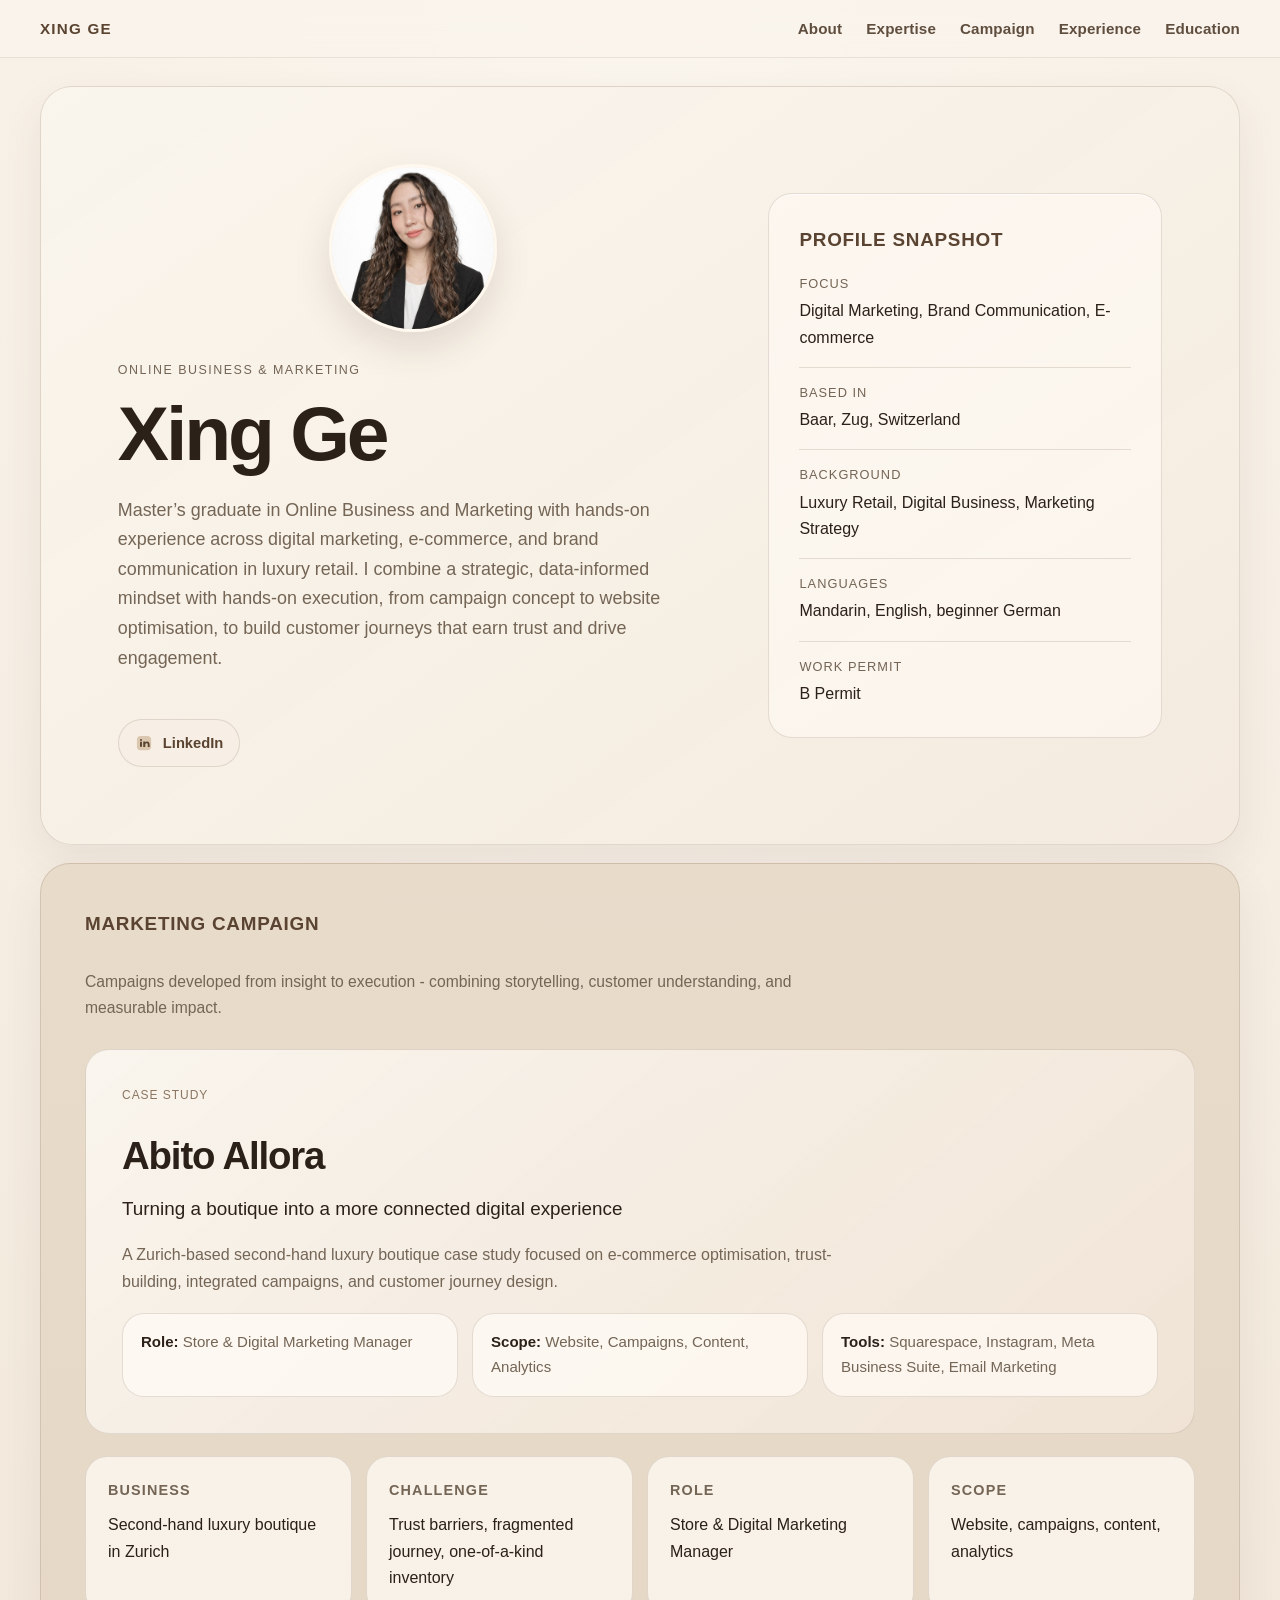
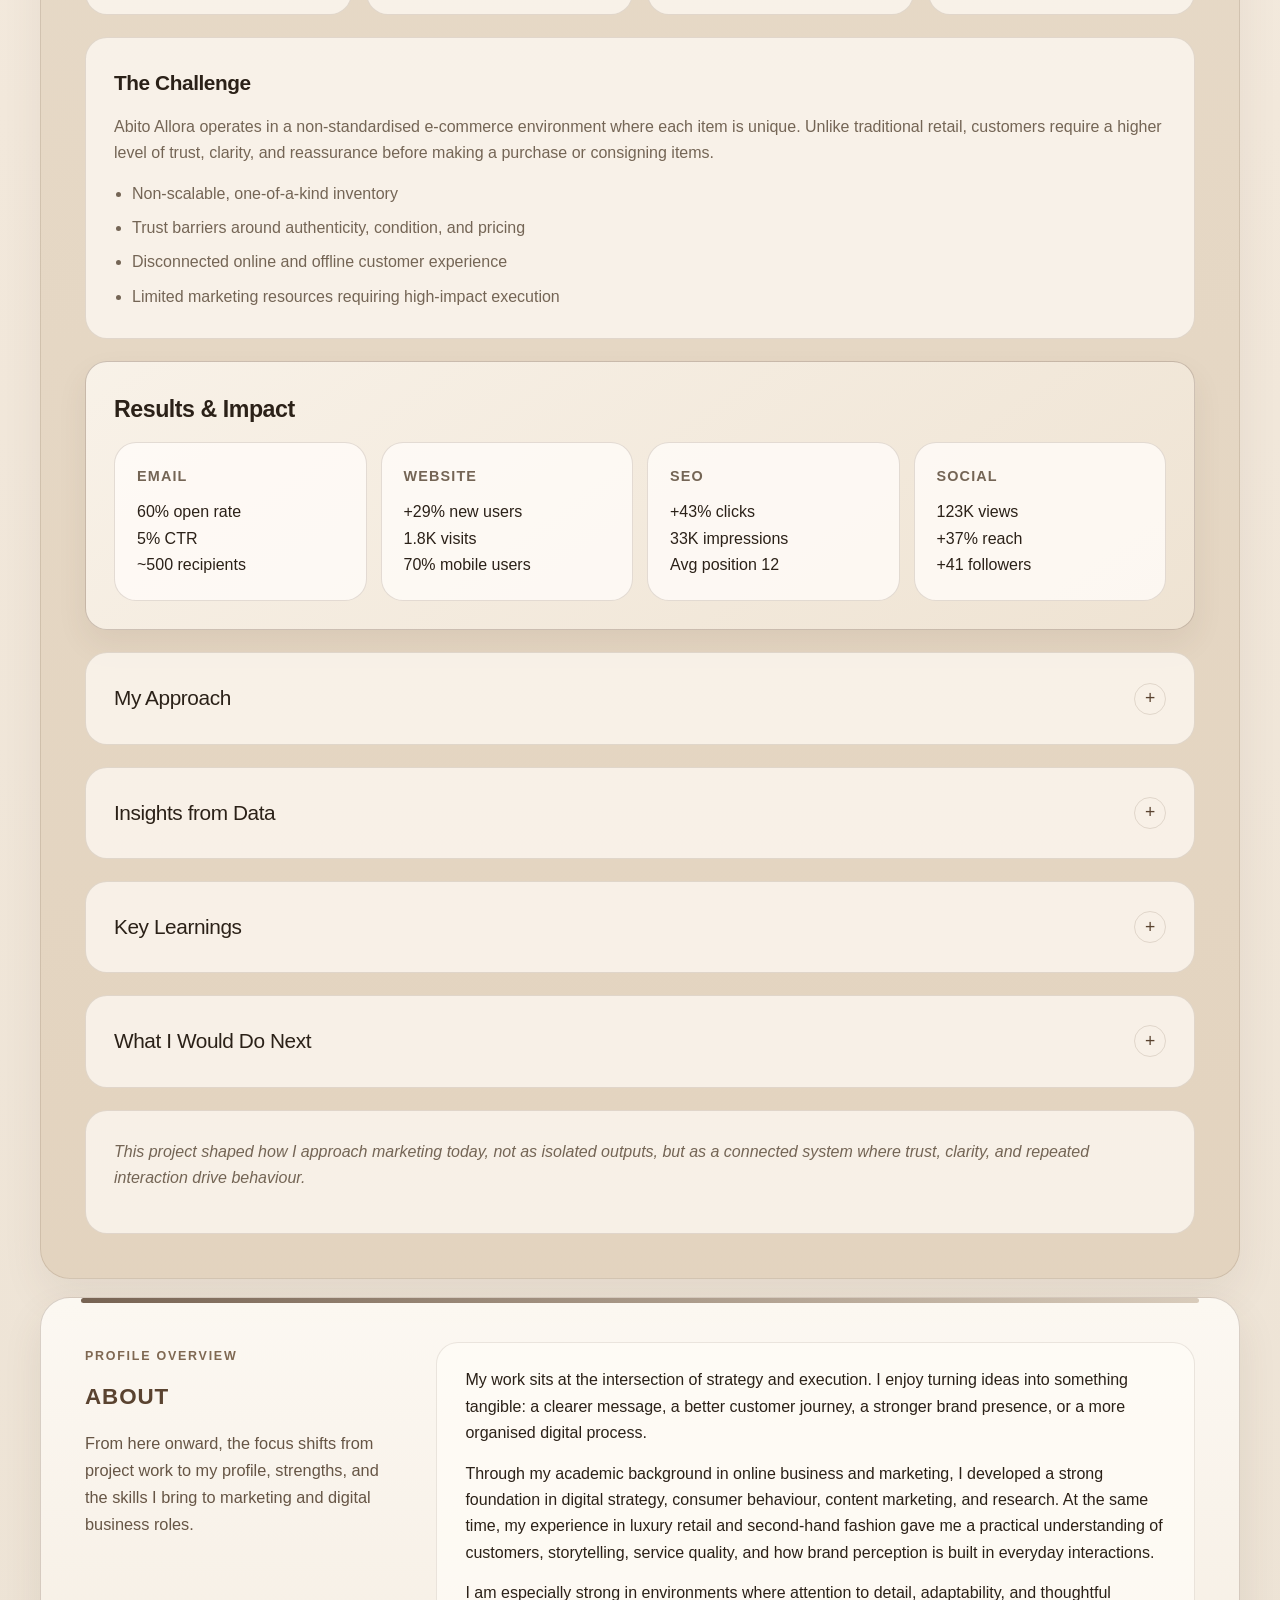
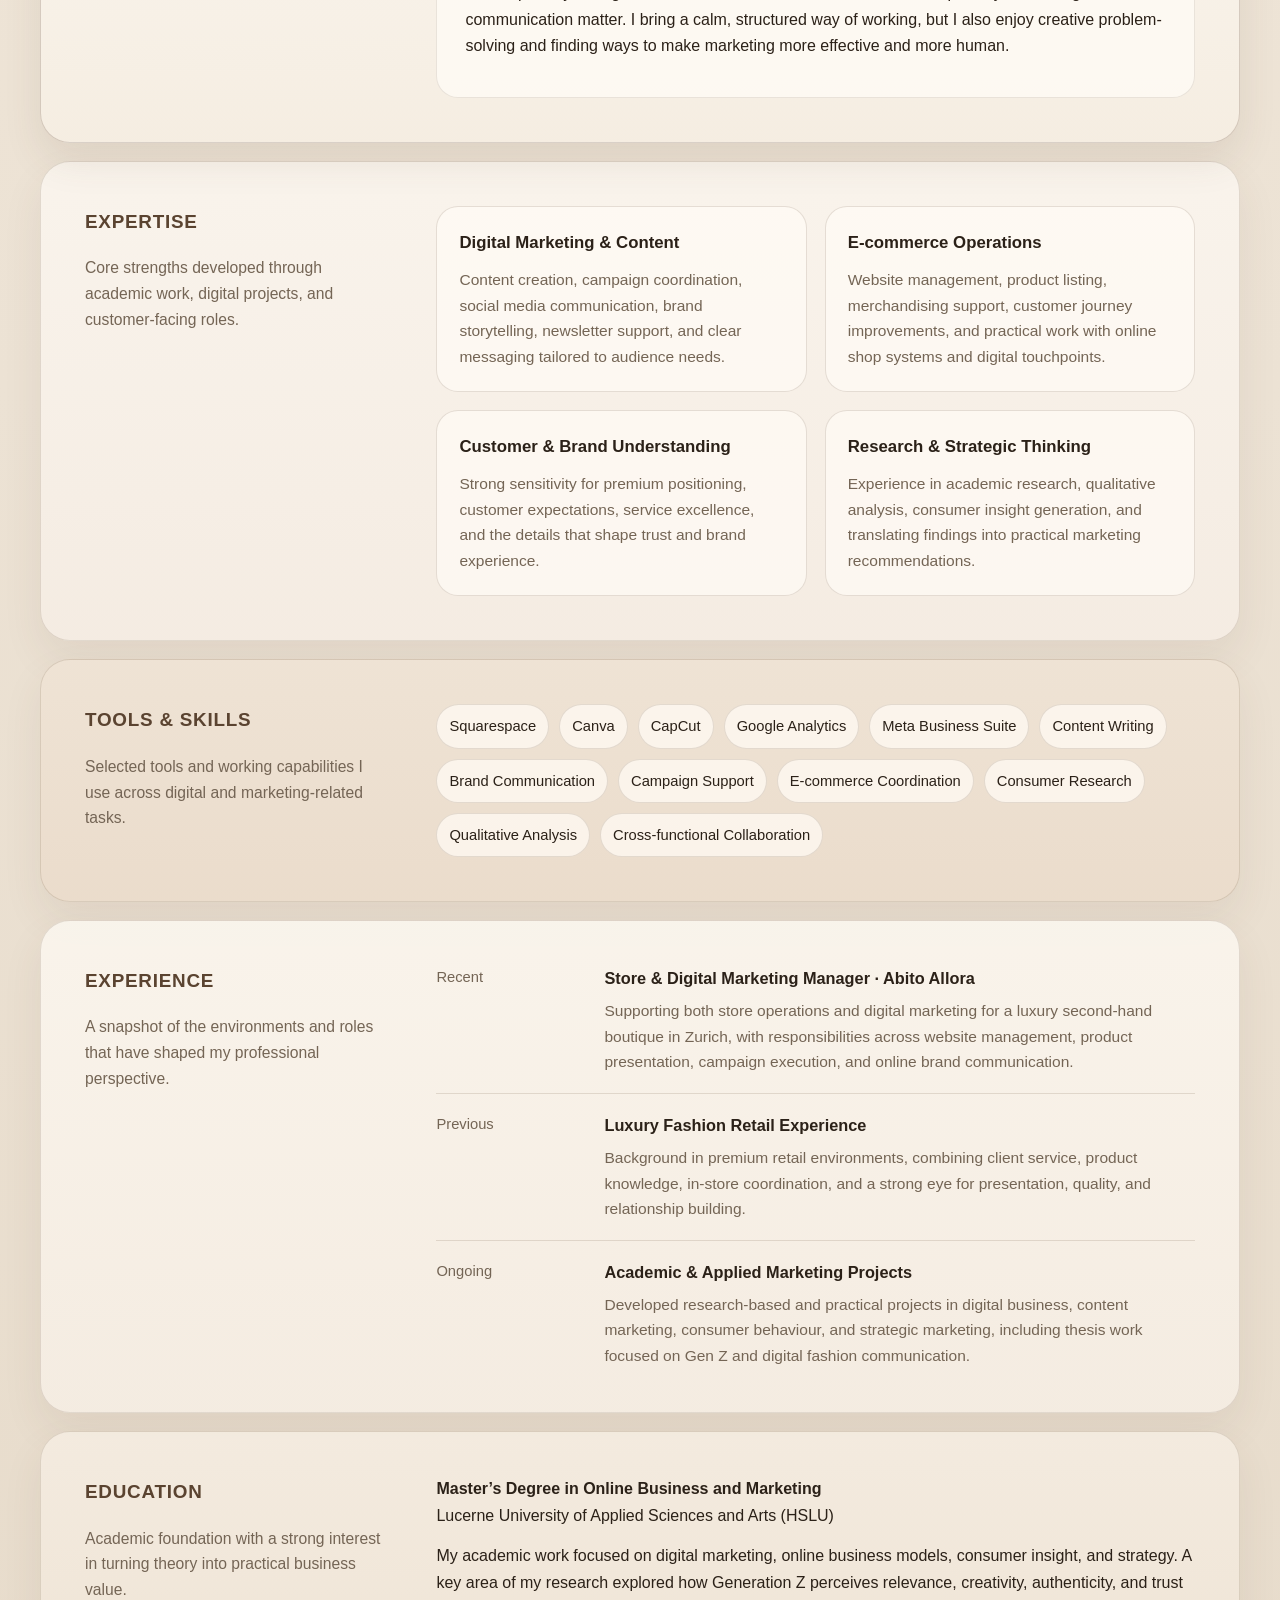
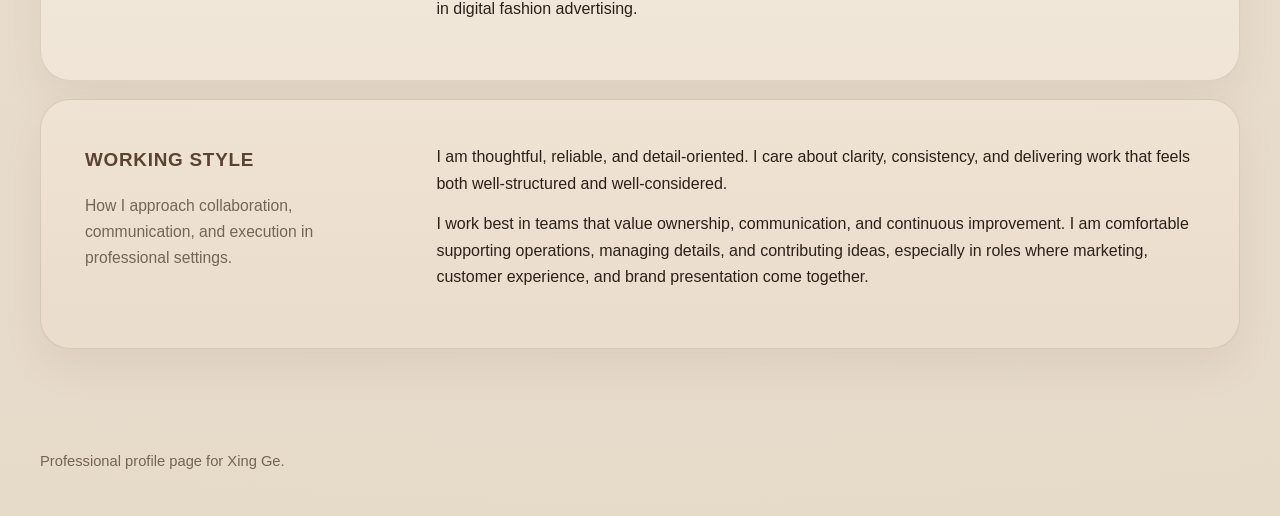
==== index.html @ f8172265 "Make case study sections collapsible Fold My Approach, Insights from Data, Key Learnings, and What I" ====
<!DOCTYPE html>
<html lang="en">
<head>
  <script async src="https://www.googletagmanager.com/gtag/js?id=G-W28Z5XX5FZ"></script>
  <script>
    window.dataLayer = window.dataLayer || [];
    function gtag(){dataLayer.push(arguments);}
    gtag('js', new Date());
    gtag('config', 'G-W28Z5XX5FZ');
  </script>
  <meta charset="UTF-8" />
  <meta name="viewport" content="width=device-width, initial-scale=1.0" />
  <title>Xing Ge | Profile</title>
  <style>
    :root {
      --bg: #ece2d4;
      --surface: #f7f1e8;
      --surface-soft: #f1e8dc;
      --surface-alt: #ede1d2;
      --surface-strong: #e5d7c5;
      --card: rgba(255, 252, 247, 0.72);
      --text: #2b2118;
      --muted: #746555;
      --line: rgba(118, 95, 73, 0.18);
      --accent: #5a4330;
      --shadow: 0 18px 40px rgba(89, 67, 48, 0.08);
      --heading-font: Aptos, "Aptos Display", "Aptos Narrow", "Segoe UI Variable", "Avenir Next", "Helvetica Neue", "Segoe UI", sans-serif;
      --body-font: Aptos, "Aptos Display", "Aptos Narrow", "Segoe UI Variable", "Avenir Next", "Helvetica Neue", "Segoe UI", sans-serif;
      --max: 1200px;
    }

    * {
      box-sizing: border-box;
    }

    html {
      scroll-behavior: smooth;
    }

    body {
      margin: 0;
      font-family: var(--body-font);
      background:
        radial-gradient(circle at top, #faf5ed 0%, #f2e8db 34%, #ece2d4 68%, #e6dac9 100%);
      color: var(--text);
      line-height: 1.65;
      -webkit-font-smoothing: antialiased;
      text-rendering: optimizeLegibility;
    }

    a {
      color: inherit;
      text-decoration: none;
    }

    .container {
      width: min(calc(100% - 40px), var(--max));
      margin: 0 auto;
    }

    .topbar {
      position: sticky;
      top: 0;
      backdrop-filter: blur(12px);
      background: rgba(250, 244, 236, 0.84);
      border-bottom: 1px solid rgba(118, 95, 73, 0.12);
      z-index: 10;
    }

    .topbar-inner {
      display: flex;
      justify-content: space-between;
      align-items: center;
      padding: 16px 0;
    }

    .brand {
      font-size: 0.95rem;
      letter-spacing: 0.08em;
      text-transform: uppercase;
      font-weight: 600;
      color: var(--accent);
    }

    .nav {
      display: flex;
      gap: 24px;
      font-size: 0.95rem;
      color: #5f4e3e;
      font-weight: 700;
      letter-spacing: 0.01em;
    }

    .nav a {
      transition: color 0.18s ease;
    }

    .nav a:hover {
      color: var(--accent);
    }

    .shortcut {
      display: inline-flex;
      align-items: center;
      gap: 10px;
      margin-top: 28px;
      padding: 11px 16px;
      border: 1px solid var(--line);
      border-radius: 999px;
      background: rgba(255, 250, 244, 0.9);
      font-size: 0.92rem;
      font-weight: 600;
      color: var(--accent);
      transition: transform 0.18s ease, border-color 0.18s ease, background 0.18s ease, box-shadow 0.18s ease;
    }

    .shortcut:hover {
      transform: translateY(-1px);
      border-color: rgba(90, 67, 48, 0.24);
      background: #fffaf4;
      box-shadow: 0 10px 24px rgba(89, 67, 48, 0.08);
    }

    .shortcut-icon {
      width: 18px;
      height: 18px;
      flex: 0 0 auto;
      display: block;
    }

    .shortcut-linkedin {
      background: rgba(247, 239, 229, 0.96);
    }

    .shortcut-group {
      display: flex;
      flex-wrap: wrap;
      gap: 12px;
      margin-top: 18px;
    }

    .hero {
      display: grid;
      grid-template-columns: minmax(0, 1.2fr) minmax(280px, 0.8fr);
      gap: clamp(32px, 5vw, 60px);
      align-items: center;
      padding: clamp(44px, 6vw, 80px);
      border: 1px solid var(--line);
      border-radius: 32px;
      box-shadow: var(--shadow);
      background: linear-gradient(145deg, rgba(250, 245, 237, 0.96) 0%, rgba(243, 234, 222, 0.94) 100%);
    }

    .hero-intro {
      display: flex;
      flex-direction: column;
      align-items: flex-start;
      text-align: left;
    }

    .hero-photo {
      width: 168px;
      aspect-ratio: 1;
      border-radius: 50%;
      overflow: hidden;
      border: 3px solid rgba(255, 249, 240, 0.95);
      box-shadow: 0 16px 36px rgba(89, 67, 48, 0.14);
      margin-bottom: 28px;
      background:
        radial-gradient(circle at 30% 25%, rgba(255, 250, 244, 0.96), rgba(226, 209, 191, 0.94));
      position: relative;
      align-self: center;
    }

    .hero-photo img {
      width: 100%;
      height: 100%;
      object-fit: cover;
      display: block;
    }

    .hero-photo.is-fallback::after {
      content: "XG";
      position: absolute;
      inset: 0;
      display: grid;
      place-items: center;
      color: #8c715b;
      font-family: var(--heading-font);
      font-size: 2rem;
      letter-spacing: 0.06em;
    }

    .eyebrow {
      display: inline-block;
      font-size: 0.78rem;
      letter-spacing: 0.12em;
      text-transform: uppercase;
      color: var(--muted);
      margin-bottom: 16px;
    }

    h1 {
      margin: 0;
      font-size: clamp(2.6rem, 6vw, 5rem);
      line-height: 0.98;
      letter-spacing: -0.04em;
      font-weight: 700;
      font-family: var(--heading-font);
    }

    .hero p.lead {
      font-size: 1.12rem;
      color: var(--muted);
      max-width: 700px;
      margin: 24px 0 0;
    }

    .legal-note {
      margin: 14px 0 0;
      max-width: 680px;
      font-size: 0.95rem;
      color: #8a7968;
      font-weight: 500;
    }

    .hero-card {
      background: rgba(255, 251, 246, 0.6);
      border: 1px solid var(--line);
      border-radius: 24px;
      padding: 30px;
      box-shadow: inset 0 1px 0 rgba(255, 255, 255, 0.65);
    }

    .hero-card h2,
    .section h2 {
      margin: 0 0 18px;
      font-size: 1.18rem;
      font-weight: 600;
      letter-spacing: 0.04em;
      text-transform: uppercase;
      color: var(--accent);
    }

    .meta-list {
      display: grid;
      gap: 16px;
    }

    .meta-item {
      padding-top: 14px;
      border-top: 1px solid var(--line);
    }

    .meta-item:first-child {
      border-top: none;
      padding-top: 0;
    }

    .meta-label {
      display: block;
      font-size: 0.8rem;
      color: var(--muted);
      text-transform: uppercase;
      letter-spacing: 0.08em;
      margin-bottom: 4px;
    }

    .meta-value {
      font-size: 1rem;
      font-weight: 500;
    }

    main {
      padding: 28px 0 88px;
      display: grid;
      gap: 18px;
    }

    .section {
      padding: clamp(32px, 4vw, 44px);
      border: 1px solid var(--line);
      border-radius: 30px;
      background: var(--section-bg, var(--surface));
      box-shadow: var(--shadow);
    }

    .section-tone-light {
      --section-bg: linear-gradient(180deg, rgba(249, 244, 236, 0.96) 0%, rgba(244, 236, 226, 0.96) 100%);
    }

    .section-tone-soft {
      --section-bg: linear-gradient(180deg, rgba(243, 235, 223, 0.97) 0%, rgba(239, 229, 214, 0.97) 100%);
    }

    .section-tone-sand {
      --section-bg: linear-gradient(180deg, rgba(238, 227, 212, 0.97) 0%, rgba(234, 220, 203, 0.97) 100%);
    }

    .section-tone-strong {
      --section-bg: linear-gradient(180deg, rgba(231, 218, 201, 0.97) 0%, rgba(226, 210, 190, 0.97) 100%);
    }

    .two-col {
      display: grid;
      grid-template-columns: minmax(190px, 0.4fr) minmax(0, 1fr);
      gap: clamp(28px, 4vw, 48px);
      align-items: start;
    }

    .section-intro {
      color: var(--muted);
      font-size: 0.98rem;
      max-width: 320px;
      margin: 0;
    }

    .section-header {
      display: grid;
      gap: 12px;
      margin-bottom: 28px;
    }

    .section-header-wide .section-intro {
      max-width: 720px;
    }

    .section-personal {
      --section-bg: linear-gradient(180deg, rgba(252, 248, 242, 0.98) 0%, rgba(245, 237, 226, 0.98) 100%);
      border-color: rgba(90, 67, 48, 0.22);
      box-shadow: 0 18px 38px rgba(89, 67, 48, 0.1);
      position: relative;
    }

    .section-personal::before {
      content: "";
      position: absolute;
      top: 0;
      left: clamp(24px, 4vw, 40px);
      right: clamp(24px, 4vw, 40px);
      height: 5px;
      border-radius: 999px;
      background: linear-gradient(90deg, rgba(90, 67, 48, 0.82), rgba(175, 151, 123, 0.46));
    }

    .section-kicker {
      display: inline-block;
      margin-bottom: 12px;
      font-size: 0.78rem;
      letter-spacing: 0.14em;
      text-transform: uppercase;
      color: #7f6852;
      font-weight: 700;
    }

    .section-personal h2 {
      font-size: 1.4rem;
      margin-bottom: 14px;
    }

    .section-personal .section-intro {
      color: #665545;
      font-size: 1.02rem;
      max-width: 360px;
    }

    .section-personal .content {
      padding: 24px 28px;
      border: 1px solid rgba(90, 67, 48, 0.12);
      border-radius: 22px;
      background: rgba(255, 252, 247, 0.72);
    }

    .content p {
      margin: 0 0 14px;
      font-size: 1rem;
    }

    .grid {
      display: grid;
      grid-template-columns: repeat(2, minmax(0, 1fr));
      gap: 18px;
    }

    .case-study {
      display: grid;
      gap: 22px;
    }

    .case-study-header {
      display: grid;
      gap: 18px;
      padding: clamp(28px, 4vw, 36px);
      border: 1px solid var(--line);
      border-radius: 24px;
      background: linear-gradient(140deg, rgba(251, 247, 241, 0.9) 0%, rgba(240, 228, 214, 0.95) 100%);
    }

    .case-study-header h3 {
      margin: 0;
      font-size: clamp(1.65rem, 3vw, 2.5rem);
      line-height: 1.02;
      letter-spacing: -0.03em;
      font-family: var(--heading-font);
    }

    .case-subtitle {
      margin: 0;
      font-size: 1.18rem;
      color: var(--text);
      max-width: 760px;
    }

    .case-intro {
      margin: 0;
      color: var(--muted);
      max-width: 760px;
    }

    .case-meta {
      display: grid;
      grid-template-columns: repeat(3, minmax(0, 1fr));
      gap: 14px;
    }

    .case-meta span,
    .snapshot .card,
    .case-panel,
    .subsection,
    .results-cards .card,
    .case-final {
      background: rgba(255, 251, 246, 0.72);
      border: 1px solid var(--line);
      border-radius: 22px;
    }

    .case-meta span {
      padding: 16px 18px;
      color: var(--muted);
      font-size: 0.94rem;
    }

    .case-meta strong {
      color: var(--text);
    }

    .snapshot,
    .results-cards {
      display: grid;
      grid-template-columns: repeat(4, minmax(0, 1fr));
      gap: 14px;
    }

    .snapshot .card,
    .results-cards .card {
      min-height: auto;
    }

    .snapshot .card h3,
    .results-cards .card h3 {
      font-size: 0.9rem;
      letter-spacing: 0.08em;
      text-transform: uppercase;
      color: var(--muted);
      margin-bottom: 10px;
    }

    .snapshot .card p,
    .results-cards .card p {
      color: var(--text);
      font-size: 1rem;
    }

    .case-panel,
    .subsection,
    .case-final {
      padding: 28px;
    }

    .case-panel.results {
      background: linear-gradient(145deg, rgba(249, 242, 233, 0.96) 0%, rgba(239, 227, 211, 0.96) 100%);
      border-color: rgba(90, 67, 48, 0.28);
      box-shadow: 0 14px 30px rgba(89, 67, 48, 0.08);
    }

    .case-panel.results .section-title {
      font-size: 1.45rem;
    }

    .case-panel.results .card {
      background: rgba(255, 252, 248, 0.82);
      border-color: rgba(90, 67, 48, 0.16);
    }

    .case-panel h3,
    .subsection h3,
    .section-title {
      margin: 0 0 14px;
      font-size: 1.3rem;
      letter-spacing: -0.02em;
      font-family: var(--heading-font);
    }

    summary.section-title {
      cursor: pointer;
      list-style: none;
      display: flex;
      align-items: center;
      justify-content: space-between;
      gap: 12px;
      margin-bottom: 0;
      user-select: none;
    }

    summary.section-title::-webkit-details-marker {
      display: none;
    }

    summary.section-title::after {
      content: "+";
      flex: 0 0 auto;
      width: 30px;
      height: 30px;
      display: grid;
      place-items: center;
      border: 1px solid var(--line);
      border-radius: 50%;
      font-size: 1.1rem;
      color: var(--accent);
      transition: transform 0.18s ease;
    }

    details.case-panel[open] summary.section-title::after {
      content: "−";
    }

    details.case-panel .details-body {
      margin-top: 18px;
    }

    details.case-panel:not([open]) summary.section-title {
      margin-bottom: 0;
    }

    .case-panel p,
    .subsection p,
    .case-final p {
      margin: 0 0 14px;
      color: var(--muted);
    }

    .case-panel ul,
    .subsection ul,
    .case-next ul,
    .case-learnings ul {
      margin: 0;
      padding-left: 18px;
      color: var(--muted);
      display: grid;
      gap: 8px;
    }

    .subsection + .subsection {
      margin-top: 18px;
    }

    .focus-note {
      margin: 18px 0 0;
      padding-top: 16px;
      border-top: 1px solid var(--line);
      font-size: 0.95rem;
      color: var(--text);
    }

    .footer-note {
      margin: 0;
      font-style: italic;
      color: #555;
    }

    .case-image-block {
      margin-top: 24px;
    }

    .case-image-card {
      background: rgba(255, 251, 246, 0.86);
      border: 1px solid var(--line);
      border-radius: 18px;
      overflow: hidden;
      margin-top: 20px;
    }

    .case-image-card img {
      width: 100%;
      height: 100%;
      display: block;
      object-fit: contain;
      background: #efe7dc;
    }

    .case-image-caption {
      padding: 16px 18px;
    }

    .case-image-caption h4 {
      margin: 0 0 8px 0;
      font-size: 16px;
      font-weight: 600;
      color: var(--text);
      font-family: var(--heading-font);
    }

    .case-image-caption p {
      margin: 0;
      font-size: 14px;
      color: var(--muted);
    }

    .case-two-column {
      display: grid;
      grid-template-columns: 1fr 1fr;
      gap: 20px;
      margin-top: 20px;
    }

    .case-image-frame-landscape {
      aspect-ratio: 16 / 10;
      overflow: hidden;
      background: #efe7dc;
    }

    .case-image-frame-portrait {
      aspect-ratio: 4 / 5;
      overflow: hidden;
      background: #efe7dc;
    }

    .case-image-frame-wide {
      aspect-ratio: 16 / 9;
      overflow: hidden;
      background: #efe7dc;
    }

    .visual-block {
      margin-top: 28px;
    }

    .visual-grid {
      display: grid;
      grid-template-columns: repeat(12, 1fr);
      gap: 20px;
      margin-top: 20px;
    }

    .visual-card {
      background: rgba(255, 251, 246, 0.86);
      border: 1px solid var(--line);
      border-radius: 18px;
      overflow: hidden;
    }

    .visual-card img {
      width: 100%;
      display: block;
      object-fit: cover;
      background: #efe7dc;
    }

    .visual-card-content {
      padding: 16px;
    }

    .visual-card h4 {
      margin: 0 0 8px 0;
      font-size: 16px;
      font-weight: 600;
      font-family: var(--heading-font);
    }

    .visual-card p {
      margin: 0;
      font-size: 14px;
      color: var(--muted);
    }

    .span-6 {
      grid-column: span 6;
    }

    .span-4 {
      grid-column: span 4;
    }

    .span-8 {
      grid-column: span 8;
    }

    .span-12 {
      grid-column: span 12;
    }

    .image-frame {
      aspect-ratio: 16 / 10;
      overflow: hidden;
    }

    .image-frame.tall {
      aspect-ratio: 4 / 5;
    }

    .image-frame.mobile {
      aspect-ratio: 9 / 16;
    }

    .placeholder {
      width: 100%;
      height: 100%;
      display: flex;
      align-items: center;
      justify-content: center;
      color: #8c7a67;
      font-size: 14px;
      background: linear-gradient(135deg, #f5ecdf, #eadcc9);
    }

    .journey-wrapper {
      margin-top: 24px;
      padding: 28px;
      background: rgba(255, 251, 246, 0.86);
      border: 1px solid var(--line);
      border-radius: 16px;
    }

    .journey-title {
      margin-bottom: 20px;
      font-size: 15px;
      color: var(--muted);
    }

    .journey-flow {
      display: flex;
      flex-wrap: wrap;
      align-items: center;
      gap: 12px;
    }

    .journey-step {
      padding: 14px 18px;
      background: rgba(249, 243, 235, 0.9);
      border: 1px solid var(--line);
      border-radius: 999px;
      font-size: 14px;
      color: var(--text);
      white-space: nowrap;
    }

    .journey-arrow {
      font-size: 18px;
      color: #9a866f;
    }

    .journey-note {
      margin-top: 16px;
      font-size: 14px;
      color: var(--muted);
    }

    .section-label {
      display: inline-block;
      margin-bottom: 12px;
      font-size: 12px;
      letter-spacing: 0.08em;
      text-transform: uppercase;
      color: #8b7661;
    }

    .card {
      background: rgba(255, 251, 246, 0.72);
      border: 1px solid var(--line);
      border-radius: 22px;
      padding: 22px;
      min-height: 180px;
    }

    .card h3 {
      margin: 0 0 10px;
      font-size: 1.05rem;
      font-weight: 600;
      font-family: var(--heading-font);
    }

    .card p {
      margin: 0;
      color: var(--muted);
      font-size: 0.97rem;
    }

    .tags {
      display: flex;
      flex-wrap: wrap;
      gap: 10px;
    }

    .tag {
      padding: 9px 12px;
      border: 1px solid var(--line);
      border-radius: 999px;
      background: rgba(255, 250, 244, 0.76);
      font-size: 0.92rem;
      color: var(--text);
    }

    .timeline {
      display: grid;
      gap: 18px;
    }

    .timeline-item {
      display: grid;
      grid-template-columns: 150px 1fr;
      gap: 18px;
      padding-bottom: 18px;
      border-bottom: 1px solid var(--line);
    }

    .timeline-item:last-child {
      border-bottom: none;
      padding-bottom: 0;
    }

    .timeline-period {
      font-size: 0.92rem;
      color: var(--muted);
    }

    .timeline-item h3 {
      margin: 0 0 6px;
      font-size: 1.02rem;
    }

    .timeline-item p {
      margin: 0;
      color: var(--muted);
      font-size: 0.97rem;
    }

    footer {
      padding: 12px 0 42px;
      color: var(--muted);
      font-size: 0.92rem;
    }

    @media (max-width: 1080px) {
      .snapshot,
      .results-cards {
        grid-template-columns: repeat(2, minmax(0, 1fr));
      }
    }

    @media (max-width: 860px) {
      .hero,
      .two-col,
      .timeline-item,
      .grid,
      .case-meta,
      .snapshot,
      .results-cards {
        grid-template-columns: 1fr;
      }

      .span-6,
      .span-4,
      .span-8,
      .span-12 {
        grid-column: span 12;
      }

      .nav {
        display: none;
      }

      .hero {
        padding: 36px 24px;
      }

      .section-intro {
        max-width: none;
      }

      .case-study-header,
      .case-panel,
      .subsection,
      .case-final {
        padding: 22px;
      }

      .case-two-column {
        grid-template-columns: 1fr;
      }

      .journey-flow {
        flex-direction: column;
        align-items: flex-start;
      }

      .journey-arrow {
        transform: rotate(90deg);
        margin-left: 10px;
      }
    }

    @media (max-width: 640px) {
      .container {
        width: min(calc(100% - 24px), var(--max));
      }

      .topbar-inner {
        padding: 14px 0;
      }

      main {
        padding-top: 18px;
      }

      .section {
        padding: 24px 18px;
        border-radius: 24px;
      }

      .hero-photo {
        width: 134px;
        margin-bottom: 22px;
      }

      .shortcut {
        width: 100%;
        justify-content: center;
      }
    }
  </style>
</head>
<body>
  <header class="topbar">
    <div class="container topbar-inner">
      <a href="#top" class="brand">Xing Ge</a>
      <nav class="nav">
        <a href="#about">About</a>
        <a href="#expertise">Expertise</a>
        <a href="#marketing-campaign">Campaign</a>
        <a href="#experience">Experience</a>
        <a href="#education">Education</a>
      </nav>
    </div>
  </header>

  <main id="top" class="container">
    <section class="hero section-tone-light">
      <div class="hero-intro">
        <div class="hero-photo is-fallback" aria-label="Profile photo">
          <img src="images/profile-photo.png" alt="Portrait of Xing Ge" onload="this.parentElement.classList.remove('is-fallback')" onerror="this.remove()" />
        </div>
        <span class="eyebrow">Online Business & Marketing</span>
        <h1>Xing Ge</h1>
        <p class="lead">
          Master’s graduate in Online Business and Marketing with hands-on experience across digital marketing,
          e-commerce, and brand communication in luxury retail. I combine a strategic, data-informed mindset with
          hands-on execution, from campaign concept to website optimisation, to build customer journeys that earn trust and drive engagement.
        </p>
        <div class="shortcut-group">
          <a class="shortcut shortcut-linkedin" href="https://www.linkedin.com/in/xing-ge-494a9a179/" target="_blank" rel="noreferrer">
            <svg class="shortcut-icon" viewBox="0 0 24 24" aria-hidden="true">
              <rect x="2.5" y="2.5" width="19" height="19" rx="5" fill="#dbc7af"></rect>
              <circle cx="8" cy="8" r="1.35" fill="#5a4330"></circle>
              <rect x="6.7" y="10.1" width="2.6" height="7.2" rx="1.2" fill="#5a4330"></rect>
              <path d="M11 10.1h2.5v1c.6-.8 1.5-1.2 2.7-1.2 2 0 3.3 1.3 3.3 4v3.4H17v-3.1c0-1.1-.5-1.8-1.5-1.8-1.1 0-1.8.8-1.8 2v2.9H11z" fill="#5a4330"></path>
            </svg>
            LinkedIn
          </a>
        </div>
      </div>

      <aside class="hero-card">
        <h2>Profile Snapshot</h2>
        <div class="meta-list">
          <div class="meta-item">
            <span class="meta-label">Focus</span>
            <span class="meta-value">Digital Marketing, Brand Communication, E-commerce</span>
          </div>
          <div class="meta-item">
            <span class="meta-label">Based in</span>
            <span class="meta-value">Baar, Zug, Switzerland</span>
          </div>
          <div class="meta-item">
            <span class="meta-label">Background</span>
            <span class="meta-value">Luxury Retail, Digital Business, Marketing Strategy</span>
          </div>
          <div class="meta-item">
            <span class="meta-label">Languages</span>
            <span class="meta-value">Mandarin, English, beginner German</span>
          </div>
          <div class="meta-item">
            <span class="meta-label">Work Permit</span>
            <span class="meta-value">B Permit</span>
          </div>
        </div>
      </aside>
    </section>

    <section id="marketing-campaign" class="section section-campaign section-tone-strong">
      <div class="section-header section-header-wide">
        <h2>Marketing Campaign</h2>
        <p class="section-intro">Campaigns developed from insight to execution - combining storytelling, customer understanding, and measurable impact.</p>
      </div>
      <div class="case-study">
        <div class="case-study-header">
          <span class="section-label">Case Study</span>
          <h3>Abito Allora</h3>
          <p class="case-subtitle">Turning a boutique into a more connected digital experience</p>
          <p class="case-intro">
            A Zurich-based second-hand luxury boutique case study focused on e-commerce optimisation, trust-building,
            integrated campaigns, and customer journey design.
          </p>
          <div class="case-meta">
            <span><strong>Role:</strong> Store & Digital Marketing Manager</span>
            <span><strong>Scope:</strong> Website, Campaigns, Content, Analytics</span>
            <span><strong>Tools:</strong> Squarespace, Instagram, Meta Business Suite, Email Marketing</span>
          </div>
        </div>

        <div class="snapshot">
          <div class="card">
            <h3>Business</h3>
            <p>Second-hand luxury boutique in Zurich</p>
          </div>
          <div class="card">
            <h3>Challenge</h3>
            <p>Trust barriers, fragmented journey, one-of-a-kind inventory</p>
          </div>
          <div class="card">
            <h3>Role</h3>
            <p>Store & Digital Marketing Manager</p>
          </div>
          <div class="card">
            <h3>Scope</h3>
            <p>Website, campaigns, content, analytics</p>
          </div>
        </div>

        <div class="case-panel">
          <h3 class="section-title">The Challenge</h3>
          <p>
            Abito Allora operates in a non-standardised e-commerce environment where each item is unique.
            Unlike traditional retail, customers require a higher level of trust, clarity, and reassurance
            before making a purchase or consigning items.
          </p>
          <ul>
            <li>Non-scalable, one-of-a-kind inventory</li>
            <li>Trust barriers around authenticity, condition, and pricing</li>
            <li>Disconnected online and offline customer experience</li>
            <li>Limited marketing resources requiring high-impact execution</li>
          </ul>
        </div>

        <div class="case-panel results">
          <h3 class="section-title">Results & Impact</h3>
          <div class="results-cards">
            <div class="card">
              <h3>Email</h3>
              <p>60% open rate<br />5% CTR<br />~500 recipients</p>
            </div>
            <div class="card">
              <h3>Website</h3>
              <p>+29% new users<br />1.8K visits<br />70% mobile users</p>
            </div>
            <div class="card">
              <h3>SEO</h3>
              <p>+43% clicks<br />33K impressions<br />Avg position 12</p>
            </div>
            <div class="card">
              <h3>Social</h3>
              <p>123K views<br />+37% reach<br />+41 followers</p>
            </div>
          </div>
        </div>

        <details class="case-panel">
          <summary class="section-title">My Approach</summary>
          <div class="details-body">

          <div class="subsection">
            <h3>1. E-commerce & Website Transformation</h3>
            <p>
              I led a full optimisation of the Squarespace website to improve usability, trust, and accessibility
              across both desktop and mobile experiences.
            </p>
            <ul>
              <li>Redesigned layout for mobile and desktop usability</li>
              <li>Introduced multilingual functionality and user login features</li>
              <li>Optimised landing page navigation and product discoverability</li>
              <li>Developed "Who we are" and brand positioning to build trust</li>
              <li>Created transparent "Sell with us" journey with pricing clarity</li>
              <li>Implemented SEO improvements to enhance discoverability</li>
            </ul>
            <p class="focus-note">
              Focus: reducing uncertainty and building trust through clarity and transparency
            </p>

            <div class="case-image-block">
              <span class="section-label">Website Visuals</span>
              <div class="case-two-column">
                <div class="case-image-card">
                  <div class="case-image-frame-wide">
                    <img src="assets/case-study/abito-homepage.png" alt="Abito Allora homepage redesign screenshot" />
                  </div>
                  <div class="case-image-caption">
                    <h4>Homepage redesign</h4>
                    <p>Updated navigation, cleaner visual hierarchy, and a stronger premium brand presentation on desktop.</p>
                  </div>
                </div>
                <div class="case-image-card">
                  <div class="case-image-frame-wide">
                    <img src="assets/case-study/abito-sell-process.png" alt="Abito Allora sell with us process screenshot" />
                  </div>
                  <div class="case-image-caption">
                    <h4>Sell with us journey</h4>
                    <p>Clear pricing, step-by-step process explanation, and stronger reassurance for consignors.</p>
                  </div>
                </div>
              </div>
            </div>
          </div>

          <div class="subsection">
            <h3>2. Campaign & Content Execution (Christmas Campaign)</h3>
            <p>
              I designed and executed a daily Advent Calendar campaign across Instagram and Facebook,
              aligned with customer behaviour and seasonal engagement patterns.
            </p>
            <ul>
              <li>Created daily interactive Stories, Reels, and campaign content</li>
              <li>Analysed engagement and reach to optimise content performance</li>
              <li>Connected campaign across website, newsletter, social, and in-store</li>
              <li>Ensured consistent messaging across all touchpoints</li>
              <li>Created in-store content to loop engagement back to digital</li>
            </ul>
            <p class="focus-note">
              Focus: building continuous engagement loops rather than one-time campaigns
            </p>

            <div class="case-image-block">
              <span class="section-label">Christmas Campaign</span>
              <div class="case-image-card">
                <div class="case-image-frame-portrait">
                  <img src="images/christmas-campaign-collage.jpg" alt="Christmas campaign collage for Abito Allora" />
                </div>
                <div class="case-image-caption">
                  <h4>Christmas Campaign Execution</h4>
                  <p>
                    I designed and executed a daily Advent Calendar campaign across Instagram and Facebook, supported by in-store communication and digital storytelling to create repeated engagement throughout the festive period.
                  </p>
                </div>
              </div>
            </div>
          </div>

          <div class="subsection">
            <h3>Newsletter as a Supporting Traffic Channel</h3>
            <p>
              The newsletter supported the campaign by driving attention toward social and website touchpoints,
              helping connect channels rather than acting as a standalone destination.
            </p>

            <div class="case-image-block">
              <div class="case-image-card">
                <div class="case-image-frame-portrait">
                  <img src="images/newsletter-screenshot.jpg" alt="Newsletter screenshot from Abito Allora Christmas campaign" />
                </div>
                <div class="case-image-caption">
                  <h4>Newsletter as a Supporting Traffic Channel</h4>
                  <p>
                    The newsletter supported the campaign by driving attention toward social and website touchpoints, helping connect channels rather than acting as a standalone destination.
                  </p>
                </div>
              </div>
            </div>
          </div>

          <div class="subsection">
            <h3>3. Customer Journey Design</h3>
            <p>
              I shifted the marketing approach from isolated actions to a more connected system,
              linking digital and physical touchpoints to reinforce familiarity, trust, and repeated engagement over time.
            </p>
            <ul>
              <li>Linked email, website, Instagram, Facebook, and in-store communication into one connected flow</li>
              <li>Aligned messaging across platforms to create a more consistent customer experience</li>
              <li>Used repeated exposure rather than one-time interaction to support engagement</li>
            </ul>

            <div class="case-image-block">
              <div class="case-image-card">
                <div class="case-image-caption">
                  <h4>Cross-Channel Customer Journey</h4>
                  <p style="margin-bottom: 14px;">
                    Newsletter → Website → Instagram / Facebook → In-Store Experience → Back to Digital Engagement
                  </p>
                  <p>
                    Rather than treating each channel separately, I used them as connected touchpoints: email introduced the campaign, the website supported validation, social drove daily interaction, and in-store activity reinforced the overall experience.
                  </p>
                </div>
              </div>
            </div>
          </div>

          <div class="subsection">
            <h3>4. Analytics & Behavioural Insights</h3>
            <p>
              I used cross-platform data to understand user behaviour and guide optimisation decisions.
            </p>
            <ul>
              <li>Instagram and Meta Business Suite: engagement and reach</li>
              <li>Squarespace analytics: traffic and behaviour</li>
              <li>Newsletter performance: CTR and interaction</li>
              <li>Traffic sources: Direct vs Google</li>
            </ul>
            <p class="focus-note">
              Focus: using behavioural data to inform decisions rather than assumptions
            </p>
          </div>
          </div>
        </details>

        <details class="case-panel">
          <summary class="section-title">Insights from Data</summary>
          <div class="details-body">
          <ul>
            <li>Email acted as a bridge to social platforms rather than a conversion endpoint</li>
            <li>The website functioned as a validation tool rather than a browsing destination</li>
            <li>Mobile-first behaviour dominated user interaction</li>
            <li>Instagram Stories drove the highest engagement at 73.8%</li>
            <li>SEO improved discovery, but CTR optimisation remains an opportunity</li>
          </ul>
          </div>
        </details>

        <details class="case-panel case-learnings">
          <summary class="section-title">Key Learnings</summary>
          <div class="details-body">
          <ul>
            <li>Trust is built through clarity, detail, and transparency</li>
            <li>Consistency across touchpoints strengthens engagement</li>
            <li>Customer journeys are non-linear and require repeated exposure</li>
            <li>Small structural improvements can significantly impact user experience</li>
          </ul>
          </div>
        </details>

        <details class="case-panel case-next">
          <summary class="section-title">What I Would Do Next</summary>
          <div class="details-body">
          <ul>
            <li>Strengthen cross-channel tracking and attribution</li>
            <li>Develop repeatable content frameworks</li>
            <li>Expand SEO strategy for non-brand keywords</li>
            <li>Enhance trust signals with reviews and authentication storytelling</li>
          </ul>
          </div>
        </details>

        <div class="case-final">
          <p class="footer-note">
            This project shaped how I approach marketing today, not as isolated outputs,
            but as a connected system where trust, clarity, and repeated interaction drive behaviour.
          </p>
        </div>
      </div>
    </section>

    <section id="about" class="section two-col section-personal">
      <div>
        <span class="section-kicker">Profile Overview</span>
        <h2>About</h2>
        <p class="section-intro">From here onward, the focus shifts from project work to my profile, strengths, and the skills I bring to marketing and digital business roles.</p>
      </div>
      <div class="content">
        <p>
          My work sits at the intersection of strategy and execution. I enjoy turning ideas into something tangible:
          a clearer message, a better customer journey, a stronger brand presence, or a more organised digital process.
        </p>
        <p>
          Through my academic background in online business and marketing, I developed a strong foundation in digital strategy,
          consumer behaviour, content marketing, and research. At the same time, my experience in luxury retail and second-hand
          fashion gave me a practical understanding of customers, storytelling, service quality, and how brand perception is built in everyday interactions.
        </p>
        <p>
          I am especially strong in environments where attention to detail, adaptability, and thoughtful communication matter.
          I bring a calm, structured way of working, but I also enjoy creative problem-solving and finding ways to make marketing more effective and more human.
        </p>
      </div>
    </section>

    <section id="expertise" class="section two-col section-tone-light">
      <div>
        <h2>Expertise</h2>
        <p class="section-intro">Core strengths developed through academic work, digital projects, and customer-facing roles.</p>
      </div>
      <div class="grid">
        <article class="card">
          <h3>Digital Marketing & Content</h3>
          <p>
            Content creation, campaign coordination, social media communication, brand storytelling, newsletter support,
            and clear messaging tailored to audience needs.
          </p>
        </article>
        <article class="card">
          <h3>E-commerce Operations</h3>
          <p>
            Website management, product listing, merchandising support, customer journey improvements, and practical work with online shop systems and digital touchpoints.
          </p>
        </article>
        <article class="card">
          <h3>Customer & Brand Understanding</h3>
          <p>
            Strong sensitivity for premium positioning, customer expectations, service excellence, and the details that shape trust and brand experience.
          </p>
        </article>
        <article class="card">
          <h3>Research & Strategic Thinking</h3>
          <p>
            Experience in academic research, qualitative analysis, consumer insight generation, and translating findings into practical marketing recommendations.
          </p>
        </article>
      </div>
    </section>

    <section class="section two-col section-tone-sand">
      <div>
        <h2>Tools & Skills</h2>
        <p class="section-intro">Selected tools and working capabilities I use across digital and marketing-related tasks.</p>
      </div>
      <div class="tags">
        <span class="tag">Squarespace</span>
        <span class="tag">Canva</span>
        <span class="tag">CapCut</span>
        <span class="tag">Google Analytics</span>
        <span class="tag">Meta Business Suite</span>
        <span class="tag">Content Writing</span>
        <span class="tag">Brand Communication</span>
        <span class="tag">Campaign Support</span>
        <span class="tag">E-commerce Coordination</span>
        <span class="tag">Consumer Research</span>
        <span class="tag">Qualitative Analysis</span>
        <span class="tag">Cross-functional Collaboration</span>
      </div>
    </section>

    <section id="experience" class="section two-col section-tone-light">
      <div>
        <h2>Experience</h2>
        <p class="section-intro">A snapshot of the environments and roles that have shaped my professional perspective.</p>
      </div>
      <div class="timeline">
        <div class="timeline-item">
          <div class="timeline-period">Recent</div>
          <div>
            <h3>Store & Digital Marketing Manager · Abito Allora</h3>
            <p>
              Supporting both store operations and digital marketing for a luxury second-hand boutique in Zurich, with responsibilities across website management,
              product presentation, campaign execution, and online brand communication.
            </p>
          </div>
        </div>
        <div class="timeline-item">
          <div class="timeline-period">Previous</div>
          <div>
            <h3>Luxury Fashion Retail Experience</h3>
            <p>
              Background in premium retail environments, combining client service, product knowledge, in-store coordination,
              and a strong eye for presentation, quality, and relationship building.
            </p>
          </div>
        </div>
        <div class="timeline-item">
          <div class="timeline-period">Ongoing</div>
          <div>
            <h3>Academic & Applied Marketing Projects</h3>
            <p>
              Developed research-based and practical projects in digital business, content marketing, consumer behaviour,
              and strategic marketing, including thesis work focused on Gen Z and digital fashion communication.
            </p>
          </div>
        </div>
      </div>
    </section>

    <section id="education" class="section two-col section-tone-soft">
      <div>
        <h2>Education</h2>
        <p class="section-intro">Academic foundation with a strong interest in turning theory into practical business value.</p>
      </div>
      <div class="content">
        <p>
          <strong>Master’s Degree in Online Business and Marketing</strong><br />
          Lucerne University of Applied Sciences and Arts (HSLU)
        </p>
        <p>
          My academic work focused on digital marketing, online business models, consumer insight, and strategy.
          A key area of my research explored how Generation Z perceives relevance, creativity, authenticity, and trust in digital fashion advertising.
        </p>
      </div>
    </section>

    <section class="section two-col section-tone-sand">
      <div>
        <h2>Working Style</h2>
        <p class="section-intro">How I approach collaboration, communication, and execution in professional settings.</p>
      </div>
      <div class="content">
        <p>
          I am thoughtful, reliable, and detail-oriented. I care about clarity, consistency, and delivering work that feels both well-structured and well-considered.
        </p>
        <p>
          I work best in teams that value ownership, communication, and continuous improvement. I am comfortable supporting operations, managing details, and contributing ideas,
          especially in roles where marketing, customer experience, and brand presentation come together.
        </p>
      </div>
    </section>
  </main>

  <footer>
    <div class="container">
      Professional profile page for Xing Ge.
    </div>
  </footer>
</body>
</html>
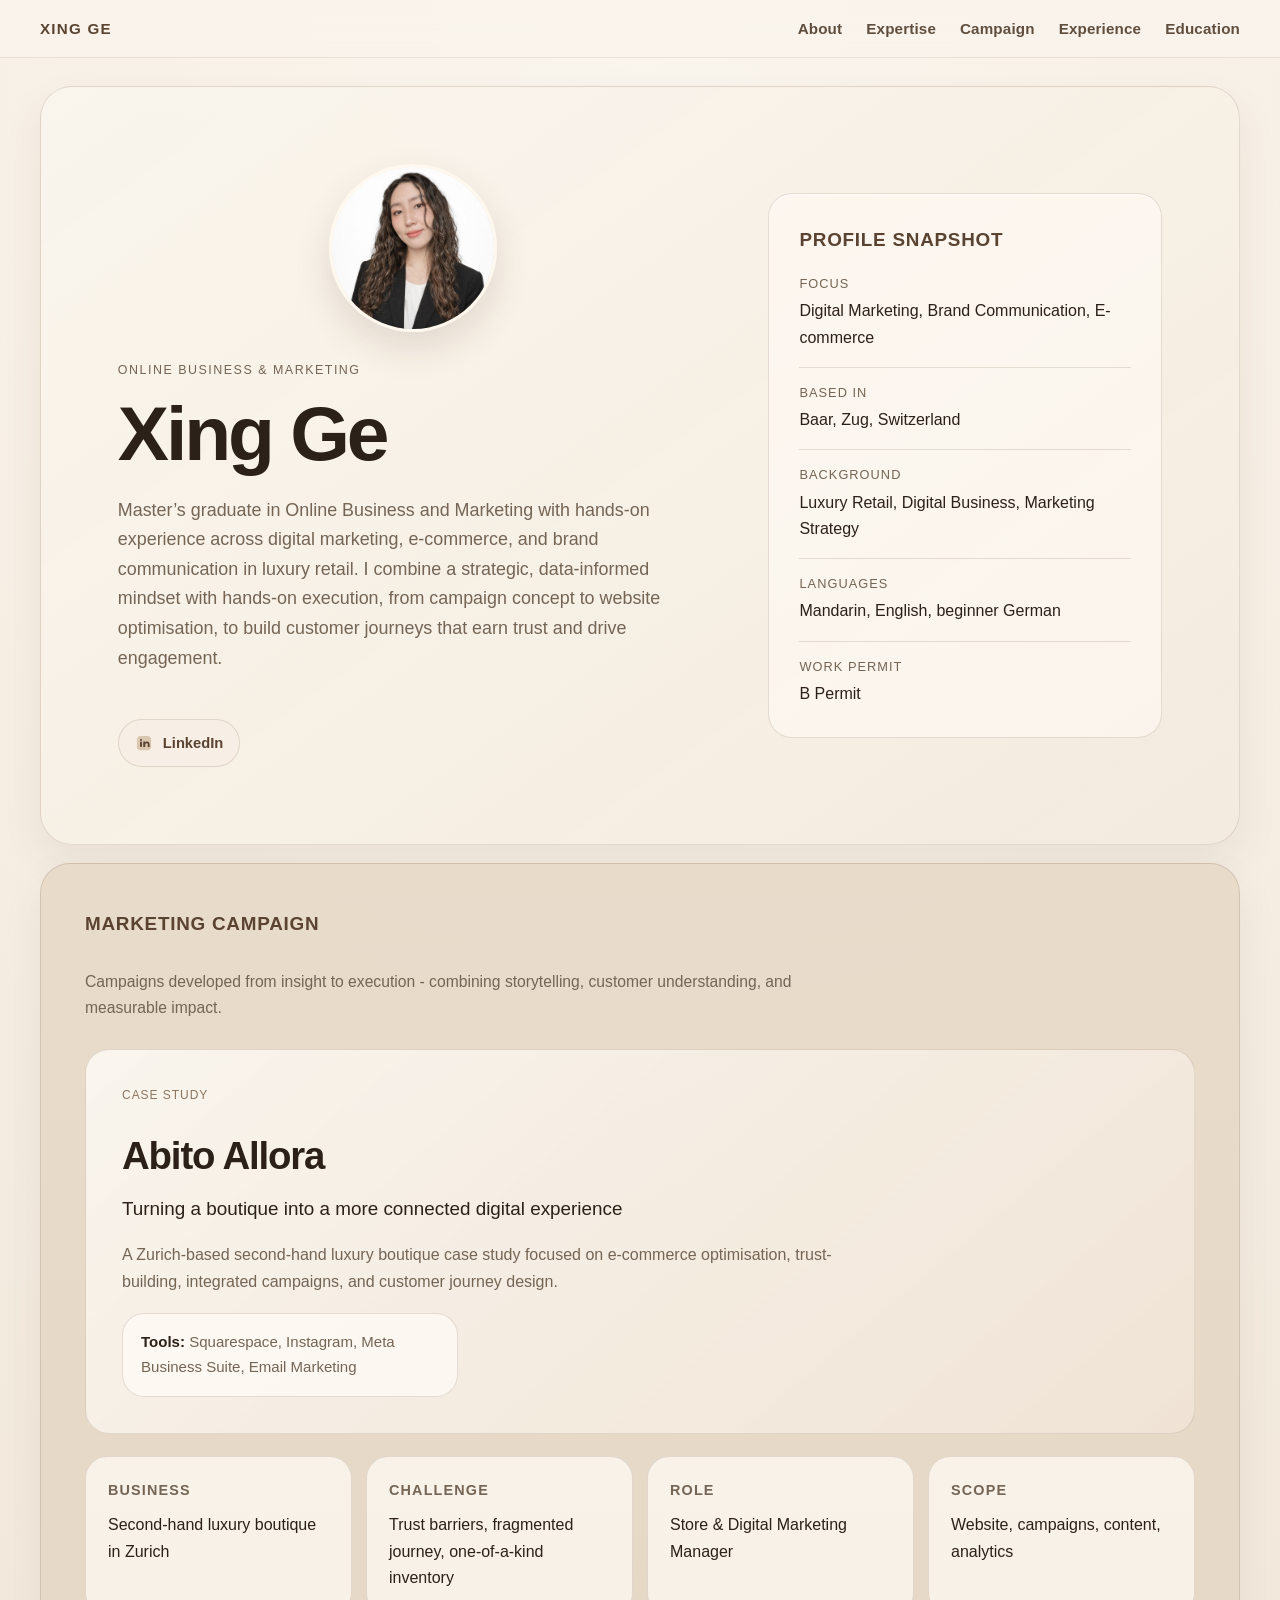
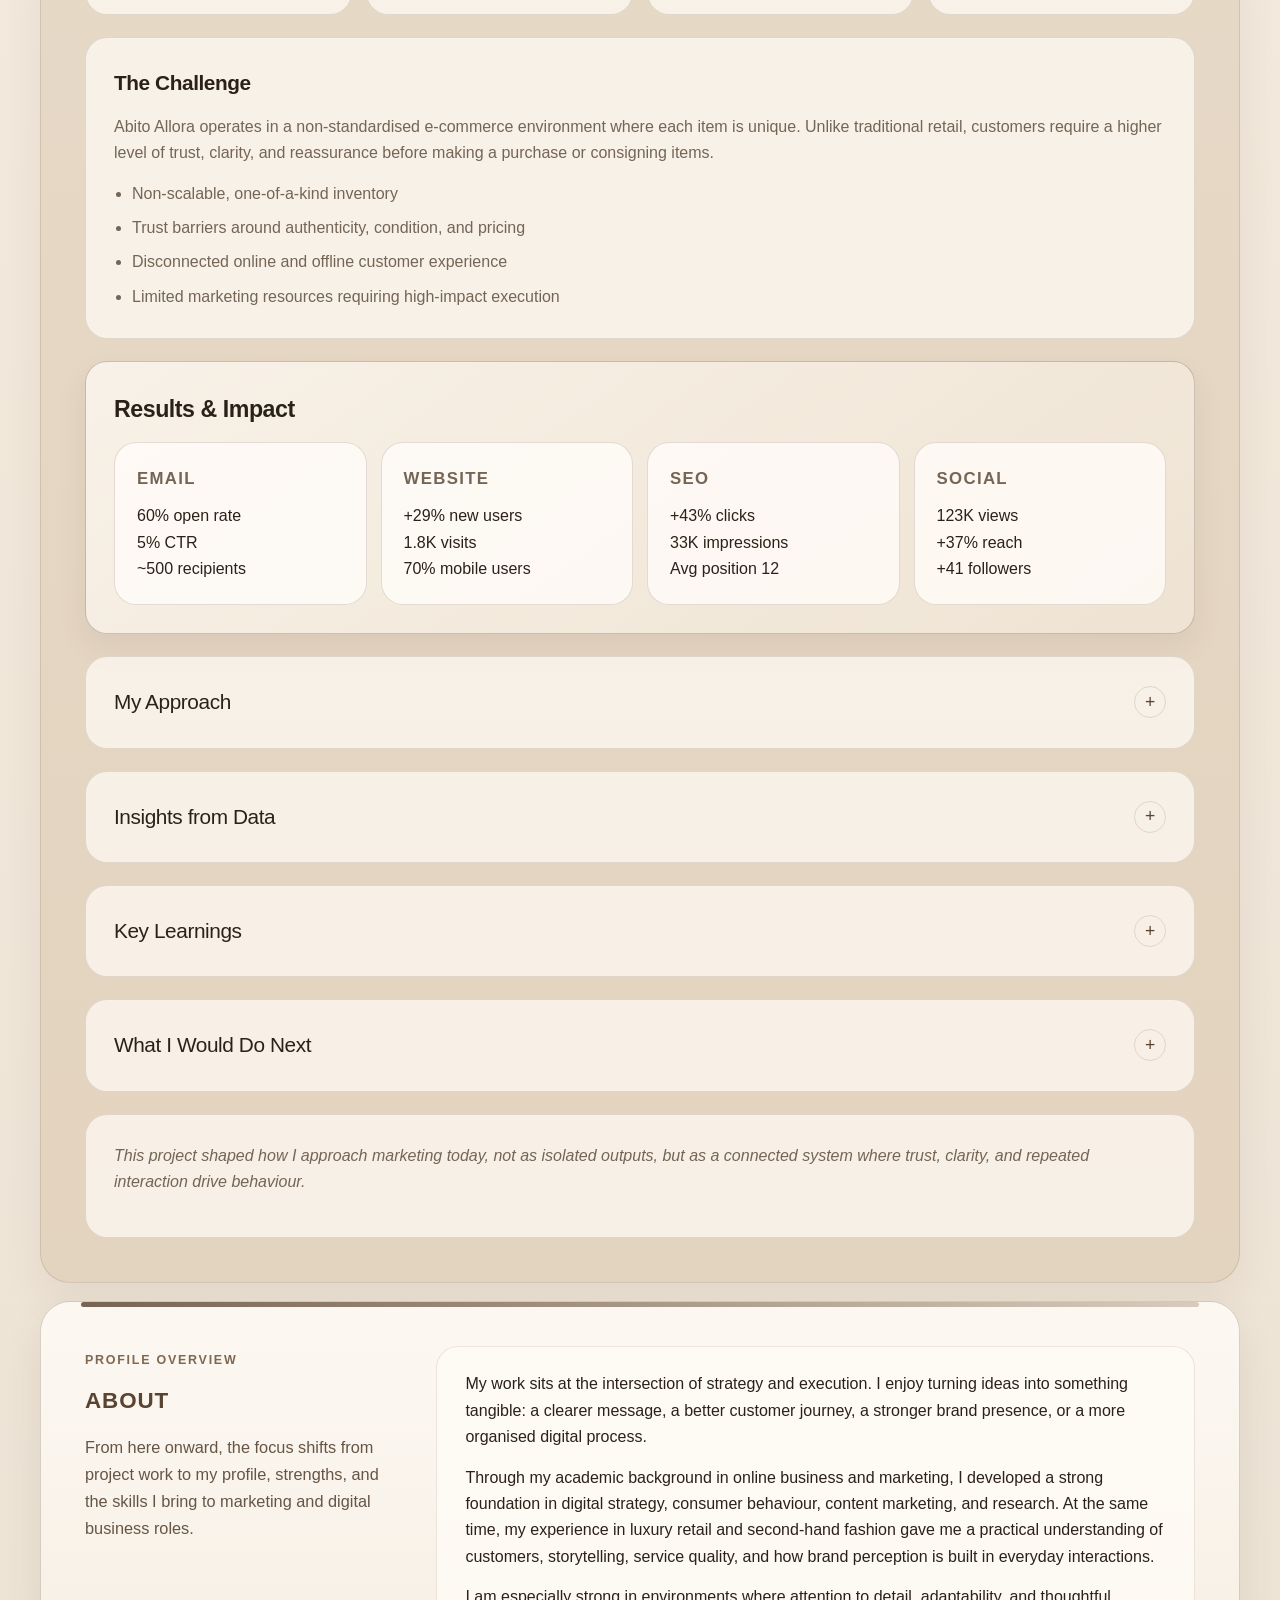
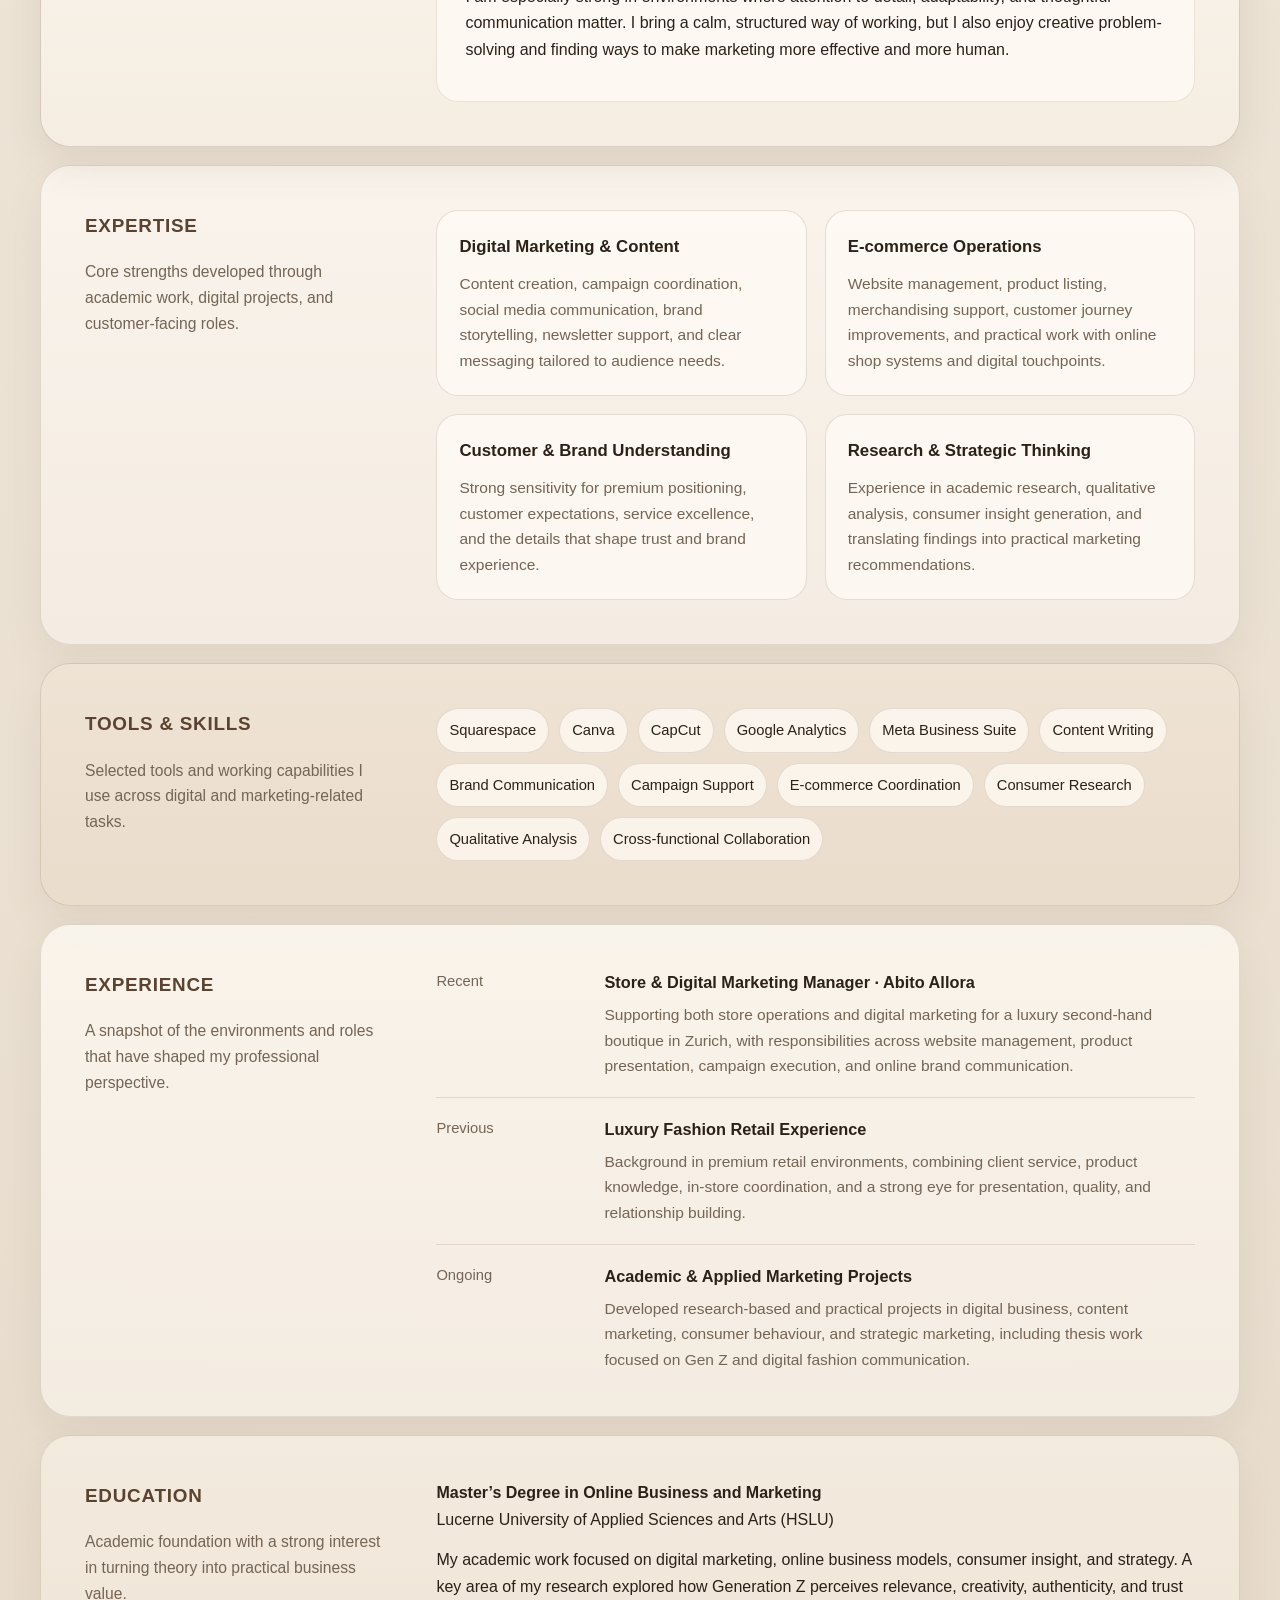
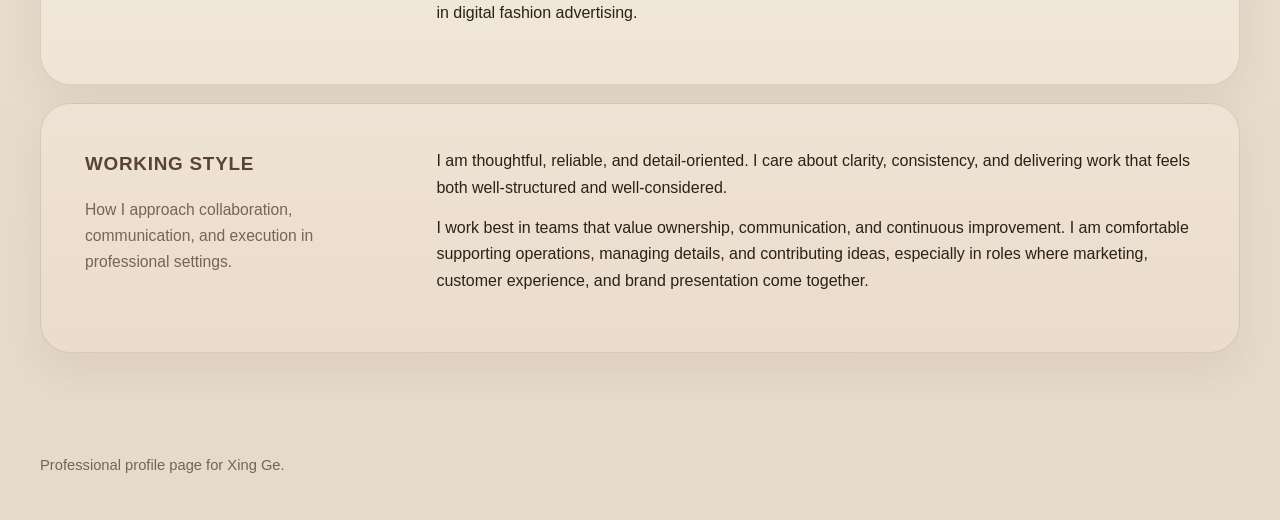
==== commit 01ae7634: "Remove duplicated case study copy, fix heading hierarchy, update title Dedupe Christmas campaign and" ====
--- a/index.html
+++ b/index.html
@@ -10,7 +10,7 @@
   </script>
   <meta charset="UTF-8" />
   <meta name="viewport" content="width=device-width, initial-scale=1.0" />
-  <title>Xing Ge | Profile</title>
+  <title>Xing Ge — Digital Marketing & E-commerce | Luxury Retail, Switzerland</title>
   <style>
     :root {
       --bg: #ece2d4;
@@ -457,7 +457,7 @@
     }
 
     .snapshot .card h3,
-    .results-cards .card h3 {
+    .results-cards .card h4 {
       font-size: 0.9rem;
       letter-spacing: 0.08em;
       text-transform: uppercase;
@@ -782,7 +782,8 @@
       min-height: 180px;
     }
 
-    .card h3 {
+    .card h3,
+    .results-cards .card h4 {
       margin: 0 0 10px;
       font-size: 1.05rem;
       font-weight: 600;
@@ -1021,8 +1022,6 @@
             integrated campaigns, and customer journey design.
           </p>
           <div class="case-meta">
-            <span><strong>Role:</strong> Store & Digital Marketing Manager</span>
-            <span><strong>Scope:</strong> Website, Campaigns, Content, Analytics</span>
             <span><strong>Tools:</strong> Squarespace, Instagram, Meta Business Suite, Email Marketing</span>
           </div>
         </div>
@@ -1065,19 +1064,19 @@
           <h3 class="section-title">Results & Impact</h3>
           <div class="results-cards">
             <div class="card">
-              <h3>Email</h3>
+              <h4>Email</h4>
               <p>60% open rate<br />5% CTR<br />~500 recipients</p>
             </div>
             <div class="card">
-              <h3>Website</h3>
+              <h4>Website</h4>
               <p>+29% new users<br />1.8K visits<br />70% mobile users</p>
             </div>
             <div class="card">
-              <h3>SEO</h3>
+              <h4>SEO</h4>
               <p>+43% clicks<br />33K impressions<br />Avg position 12</p>
             </div>
             <div class="card">
-              <h3>Social</h3>
+              <h4>Social</h4>
               <p>123K views<br />+37% reach<br />+41 followers</p>
             </div>
           </div>
@@ -1156,7 +1155,7 @@
                 <div class="case-image-caption">
                   <h4>Christmas Campaign Execution</h4>
                   <p>
-                    I designed and executed a daily Advent Calendar campaign across Instagram and Facebook, supported by in-store communication and digital storytelling to create repeated engagement throughout the festive period.
+                    A sample of the daily Advent Calendar content published across Instagram and Facebook.
                   </p>
                 </div>
               </div>
@@ -1176,9 +1175,9 @@
                   <img src="images/newsletter-screenshot.jpg" alt="Newsletter screenshot from Abito Allora Christmas campaign" />
                 </div>
                 <div class="case-image-caption">
-                  <h4>Newsletter as a Supporting Traffic Channel</h4>
+                  <h4>Newsletter Layout</h4>
                   <p>
-                    The newsletter supported the campaign by driving attention toward social and website touchpoints, helping connect channels rather than acting as a standalone destination.
+                    The Christmas edition, sent to the boutique's subscriber list to point readers toward the campaign on Instagram and the website.
                   </p>
                 </div>
               </div>
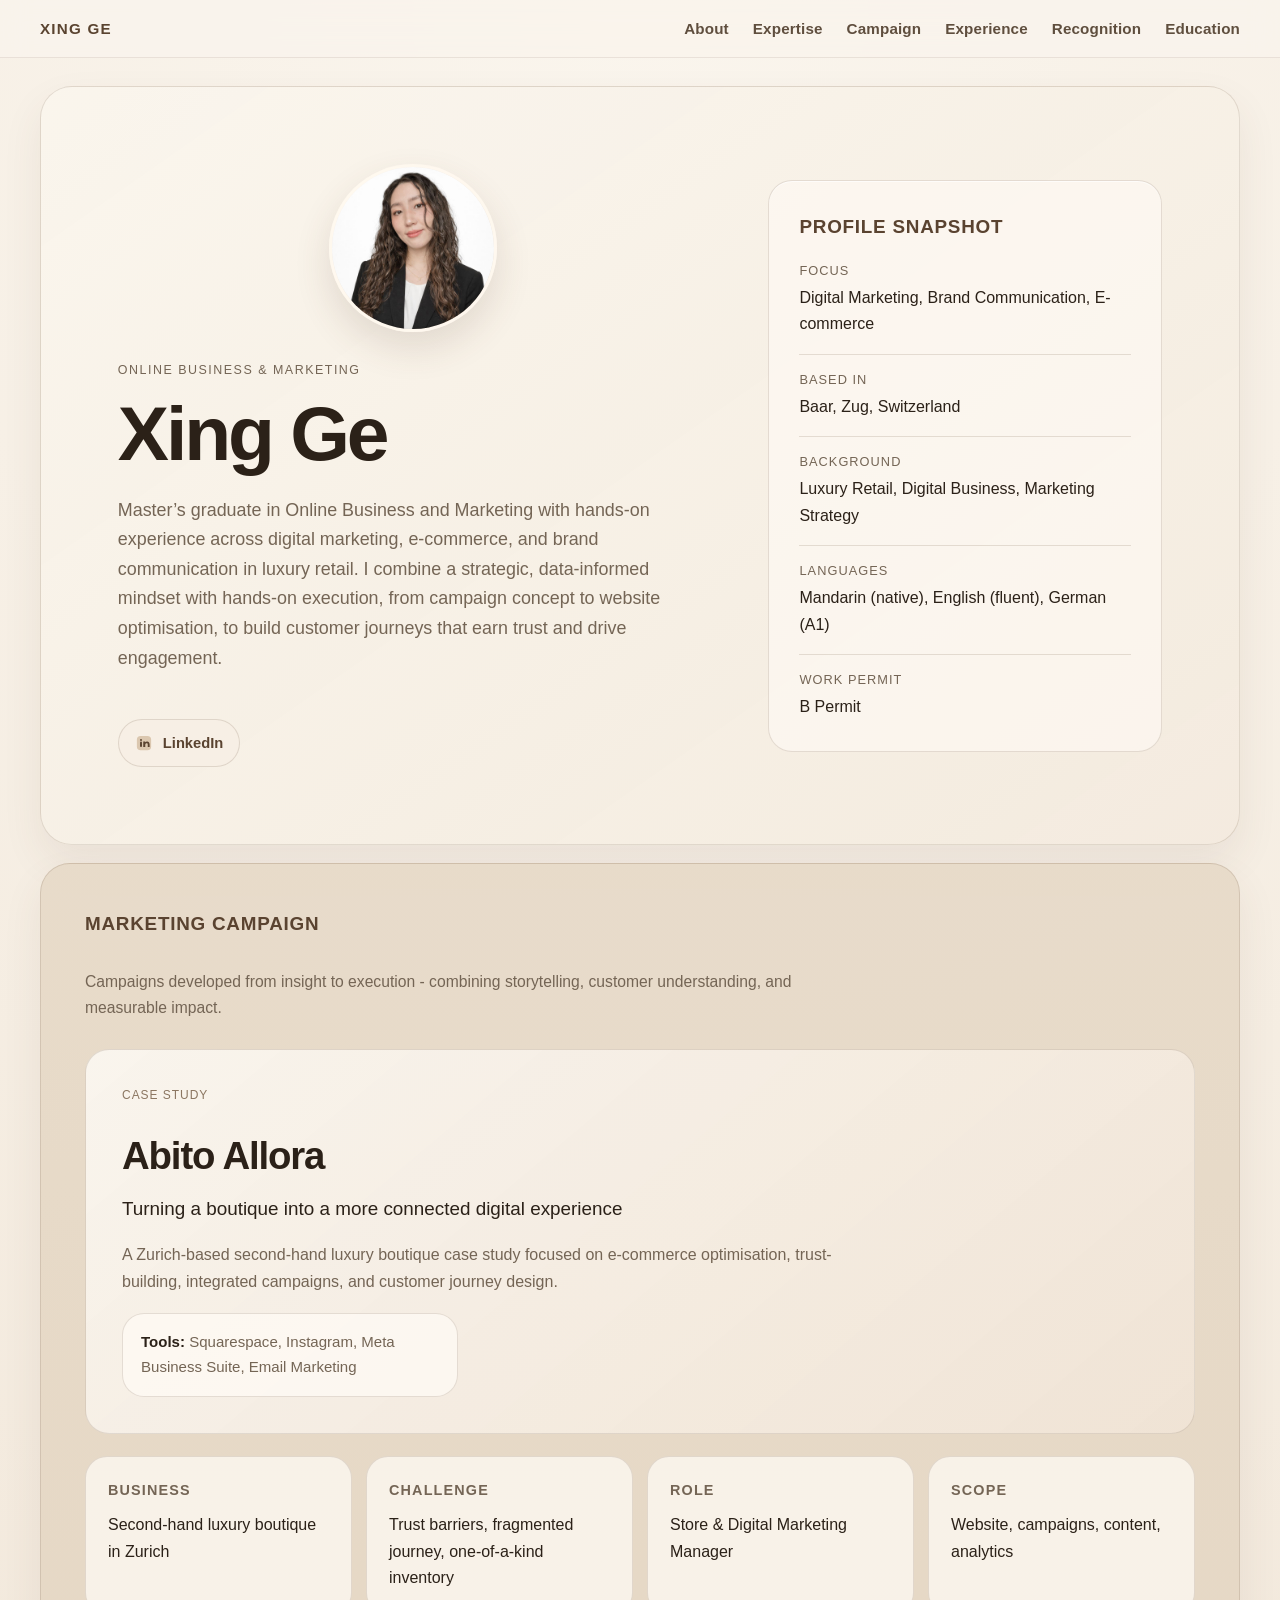
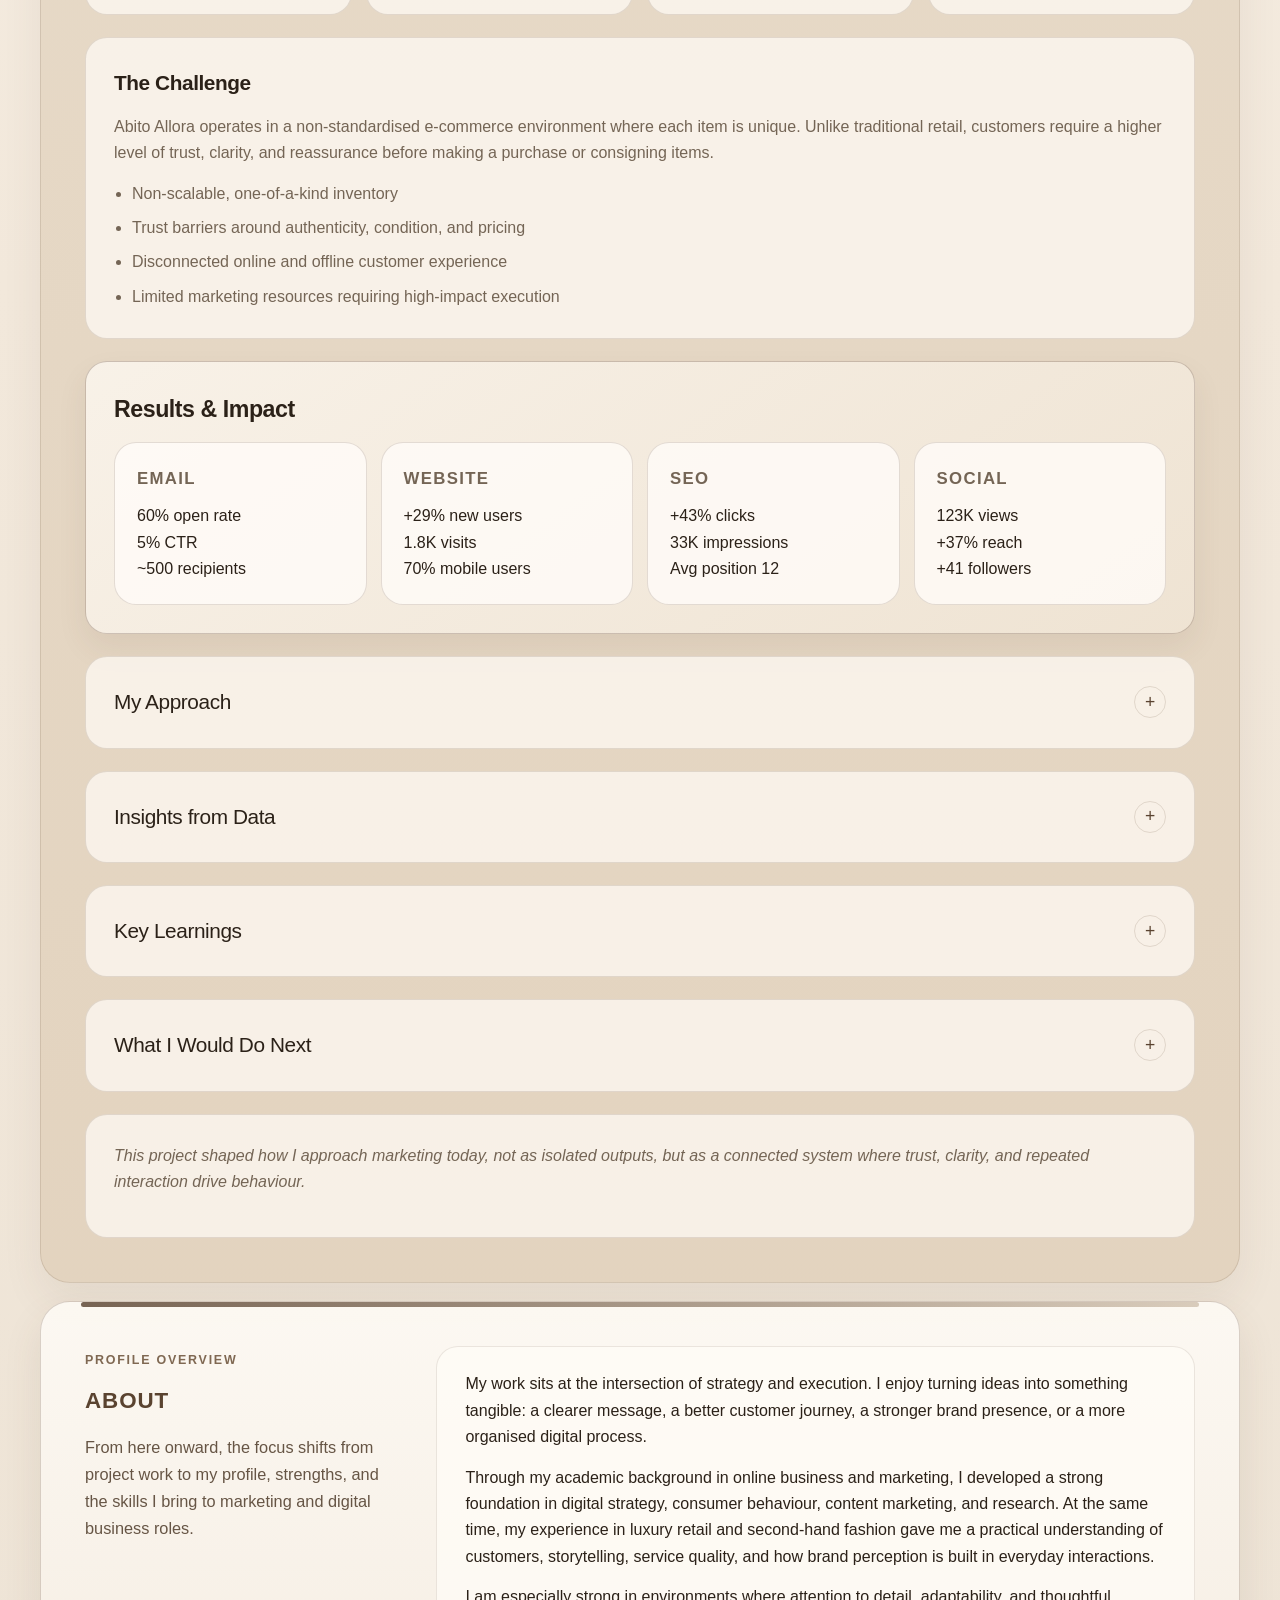
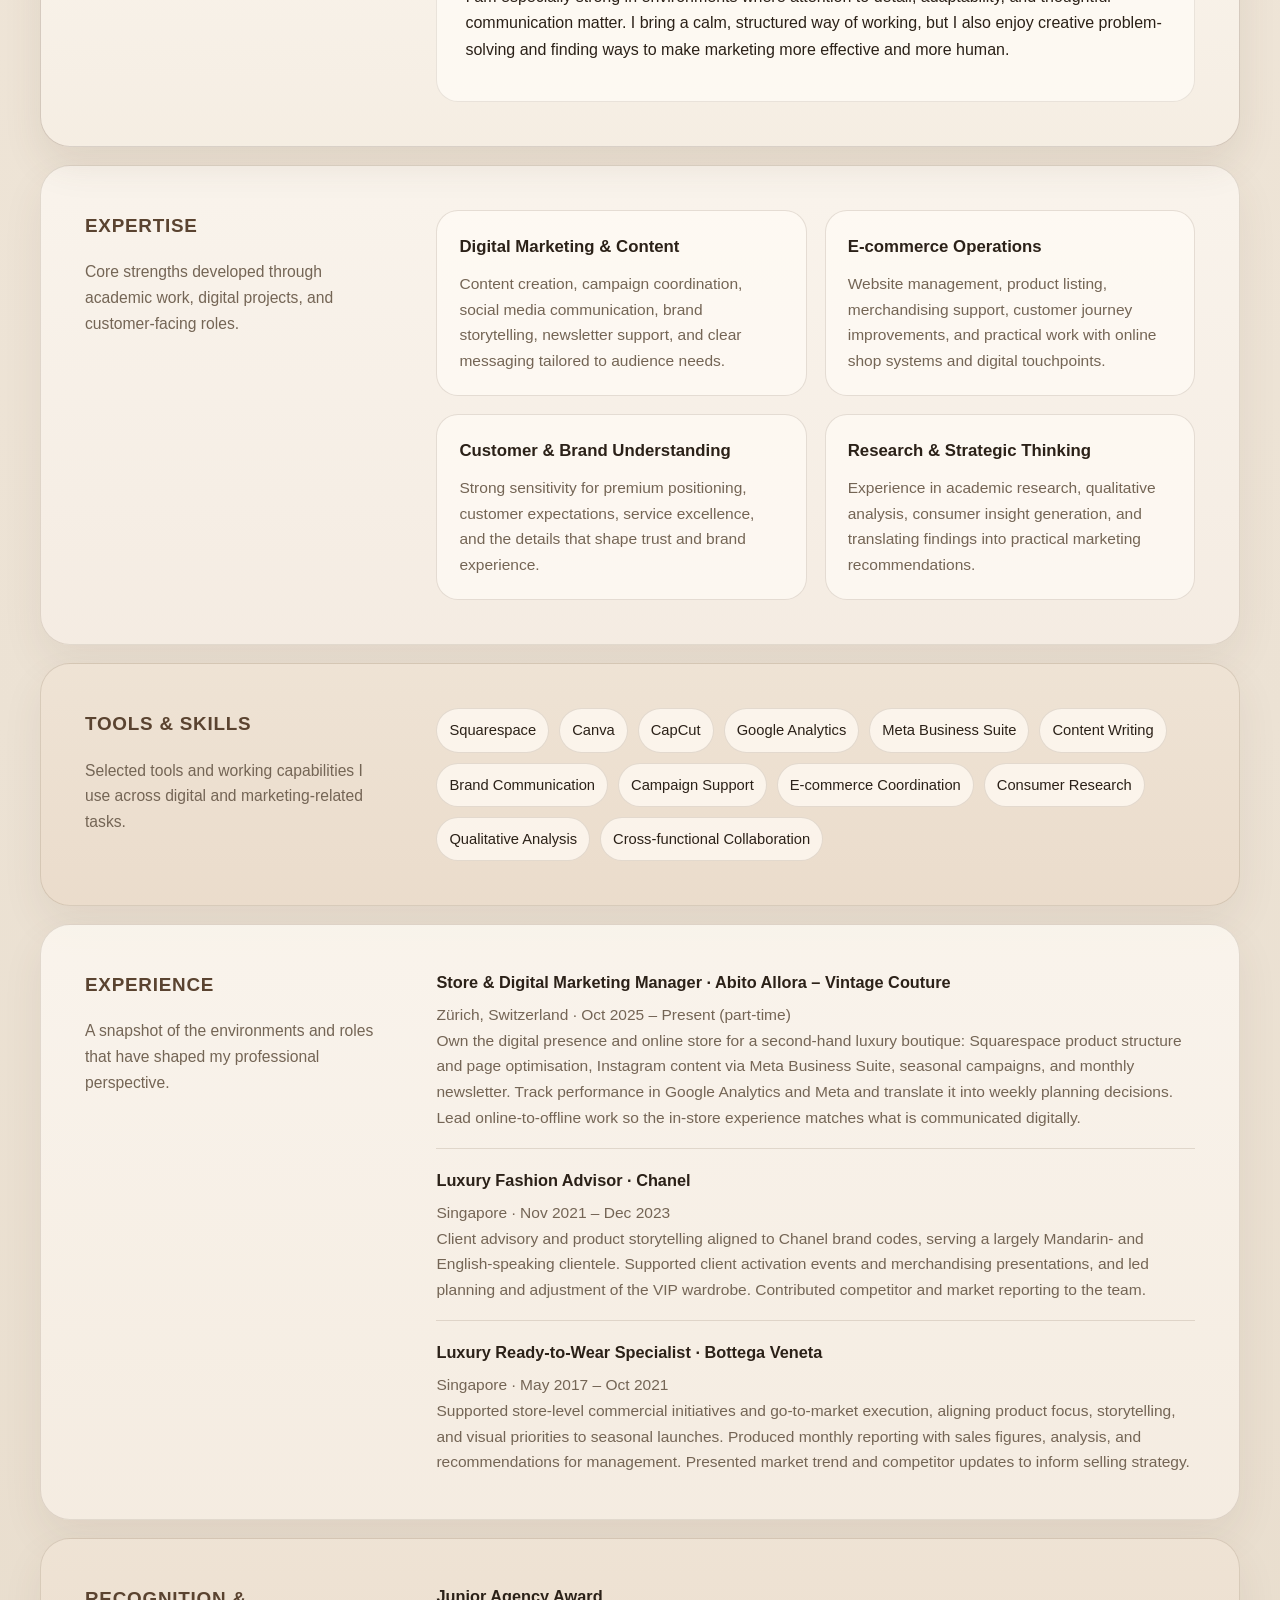
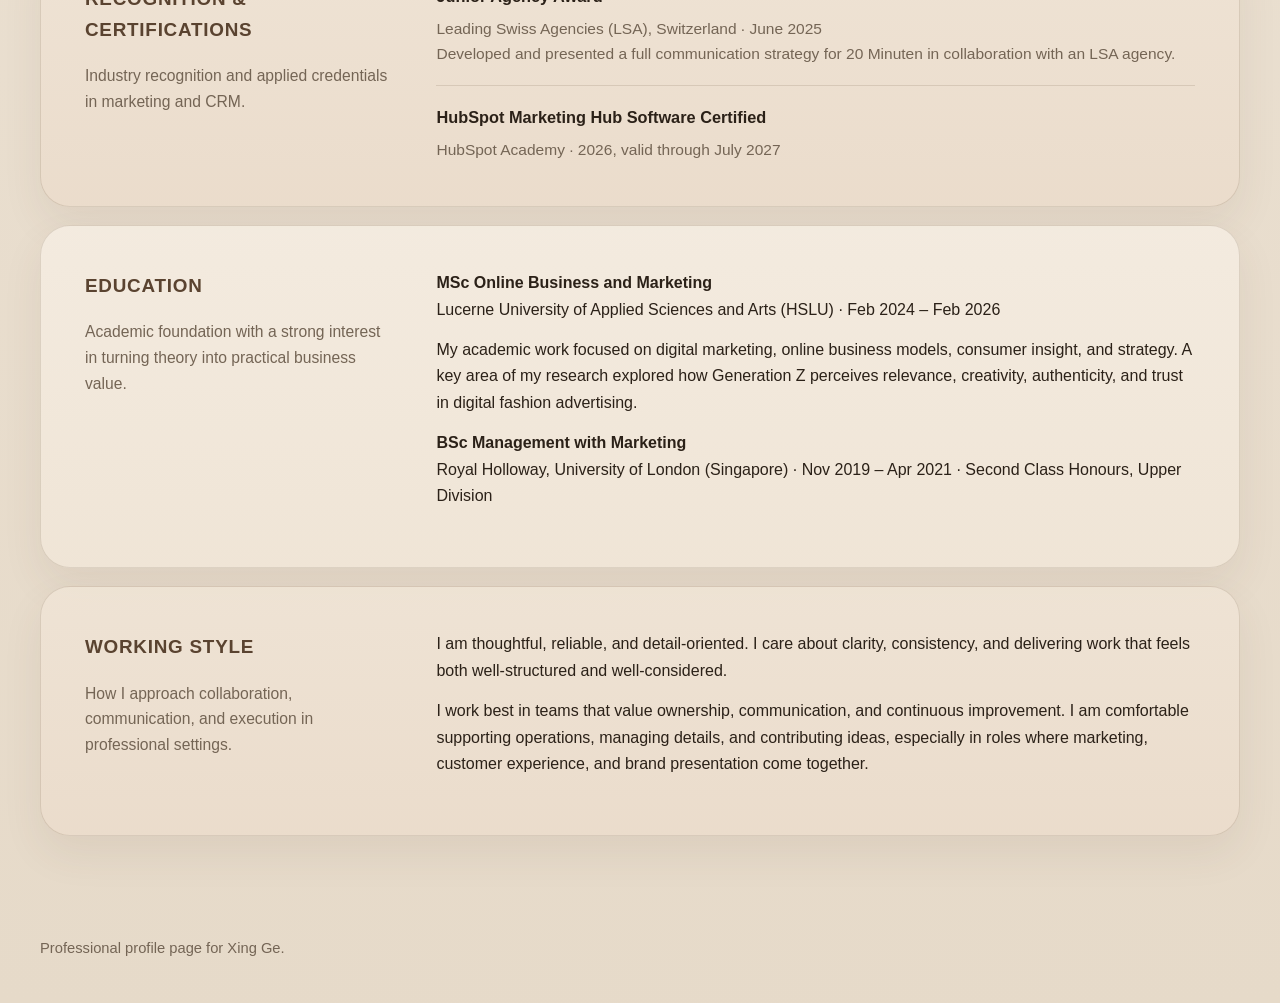
==== commit 153f4db3: "Rework Experience/Education/Recognition sections and profile details Rewrite Experience as three dat" ====
--- a/index.html
+++ b/index.html
@@ -817,9 +817,6 @@
     }
 
     .timeline-item {
-      display: grid;
-      grid-template-columns: 150px 1fr;
-      gap: 18px;
       padding-bottom: 18px;
       border-bottom: 1px solid var(--line);
     }
@@ -829,14 +826,15 @@
       padding-bottom: 0;
     }
 
-    .timeline-period {
-      font-size: 0.92rem;
-      color: var(--muted);
-    }
-
     .timeline-item h3 {
       margin: 0 0 6px;
       font-size: 1.02rem;
+    }
+
+    .timeline-meta {
+      margin: 0 0 8px;
+      color: var(--muted);
+      font-size: 0.85rem;
     }
 
     .timeline-item p {
@@ -861,7 +859,6 @@
     @media (max-width: 860px) {
       .hero,
       .two-col,
-      .timeline-item,
       .grid,
       .case-meta,
       .snapshot,
@@ -949,6 +946,7 @@
         <a href="#expertise">Expertise</a>
         <a href="#marketing-campaign">Campaign</a>
         <a href="#experience">Experience</a>
+        <a href="#recognition">Recognition</a>
         <a href="#education">Education</a>
       </nav>
     </div>
@@ -997,7 +995,7 @@
           </div>
           <div class="meta-item">
             <span class="meta-label">Languages</span>
-            <span class="meta-value">Mandarin, English, beginner German</span>
+            <span class="meta-value">Mandarin (native), English (fluent), German (A1)</span>
           </div>
           <div class="meta-item">
             <span class="meta-label">Work Permit</span>
@@ -1360,34 +1358,53 @@
       </div>
       <div class="timeline">
         <div class="timeline-item">
-          <div class="timeline-period">Recent</div>
-          <div>
-            <h3>Store & Digital Marketing Manager · Abito Allora</h3>
-            <p>
-              Supporting both store operations and digital marketing for a luxury second-hand boutique in Zurich, with responsibilities across website management,
-              product presentation, campaign execution, and online brand communication.
-            </p>
-          </div>
+          <h3>Store & Digital Marketing Manager · Abito Allora – Vintage Couture</h3>
+          <p class="timeline-meta">Zürich, Switzerland · Oct 2025 – Present (part-time)</p>
+          <p>
+            Own the digital presence and online store for a second-hand luxury boutique: Squarespace product structure
+            and page optimisation, Instagram content via Meta Business Suite, seasonal campaigns, and monthly newsletter.
+            Track performance in Google Analytics and Meta and translate it into weekly planning decisions. Lead
+            online-to-offline work so the in-store experience matches what is communicated digitally.
+          </p>
         </div>
         <div class="timeline-item">
-          <div class="timeline-period">Previous</div>
-          <div>
-            <h3>Luxury Fashion Retail Experience</h3>
-            <p>
-              Background in premium retail environments, combining client service, product knowledge, in-store coordination,
-              and a strong eye for presentation, quality, and relationship building.
-            </p>
-          </div>
+          <h3>Luxury Fashion Advisor · Chanel</h3>
+          <p class="timeline-meta">Singapore · Nov 2021 – Dec 2023</p>
+          <p>
+            Client advisory and product storytelling aligned to Chanel brand codes, serving a largely Mandarin- and
+            English-speaking clientele. Supported client activation events and merchandising presentations, and led
+            planning and adjustment of the VIP wardrobe. Contributed competitor and market reporting to the team.
+          </p>
         </div>
         <div class="timeline-item">
-          <div class="timeline-period">Ongoing</div>
-          <div>
-            <h3>Academic & Applied Marketing Projects</h3>
-            <p>
-              Developed research-based and practical projects in digital business, content marketing, consumer behaviour,
-              and strategic marketing, including thesis work focused on Gen Z and digital fashion communication.
-            </p>
-          </div>
+          <h3>Luxury Ready-to-Wear Specialist · Bottega Veneta</h3>
+          <p class="timeline-meta">Singapore · May 2017 – Oct 2021</p>
+          <p>
+            Supported store-level commercial initiatives and go-to-market execution, aligning product focus,
+            storytelling, and visual priorities to seasonal launches. Produced monthly reporting with sales figures,
+            analysis, and recommendations for management. Presented market trend and competitor updates to inform
+            selling strategy.
+          </p>
+        </div>
+      </div>
+    </section>
+
+    <section id="recognition" class="section two-col section-tone-sand">
+      <div>
+        <h2>Recognition & Certifications</h2>
+        <p class="section-intro">Industry recognition and applied credentials in marketing and CRM.</p>
+      </div>
+      <div class="timeline">
+        <div class="timeline-item">
+          <h3>Junior Agency Award</h3>
+          <p class="timeline-meta">Leading Swiss Agencies (LSA), Switzerland · June 2025</p>
+          <p>
+            Developed and presented a full communication strategy for 20 Minuten in collaboration with an LSA agency.
+          </p>
+        </div>
+        <div class="timeline-item">
+          <h3>HubSpot Marketing Hub Software Certified</h3>
+          <p class="timeline-meta">HubSpot Academy · 2026, valid through July 2027</p>
         </div>
       </div>
     </section>
@@ -1399,12 +1416,16 @@
       </div>
       <div class="content">
         <p>
-          <strong>Master’s Degree in Online Business and Marketing</strong><br />
-          Lucerne University of Applied Sciences and Arts (HSLU)
+          <strong>MSc Online Business and Marketing</strong><br />
+          Lucerne University of Applied Sciences and Arts (HSLU) · Feb 2024 – Feb 2026
         </p>
         <p>
           My academic work focused on digital marketing, online business models, consumer insight, and strategy.
           A key area of my research explored how Generation Z perceives relevance, creativity, authenticity, and trust in digital fashion advertising.
+        </p>
+        <p>
+          <strong>BSc Management with Marketing</strong><br />
+          Royal Holloway, University of London (Singapore) · Nov 2019 – Apr 2021 · Second Class Honours, Upper Division
         </p>
       </div>
     </section>
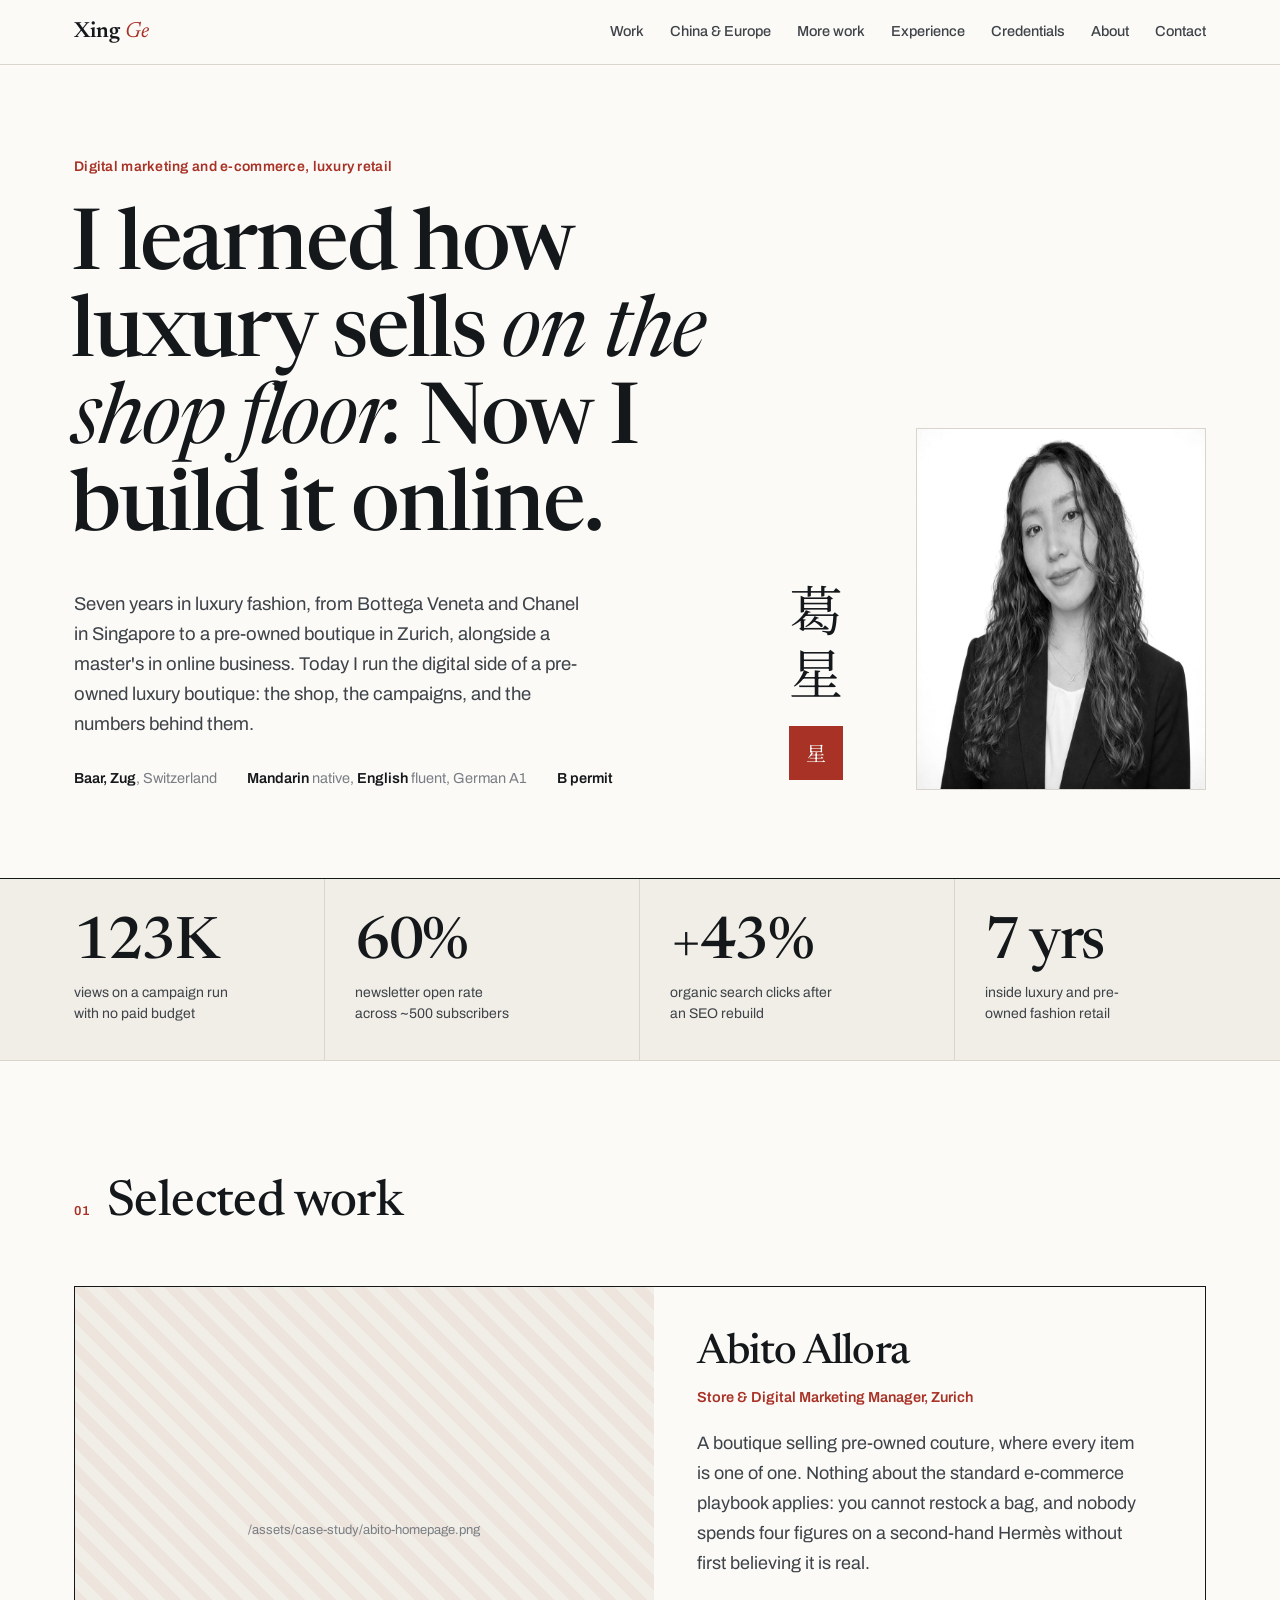
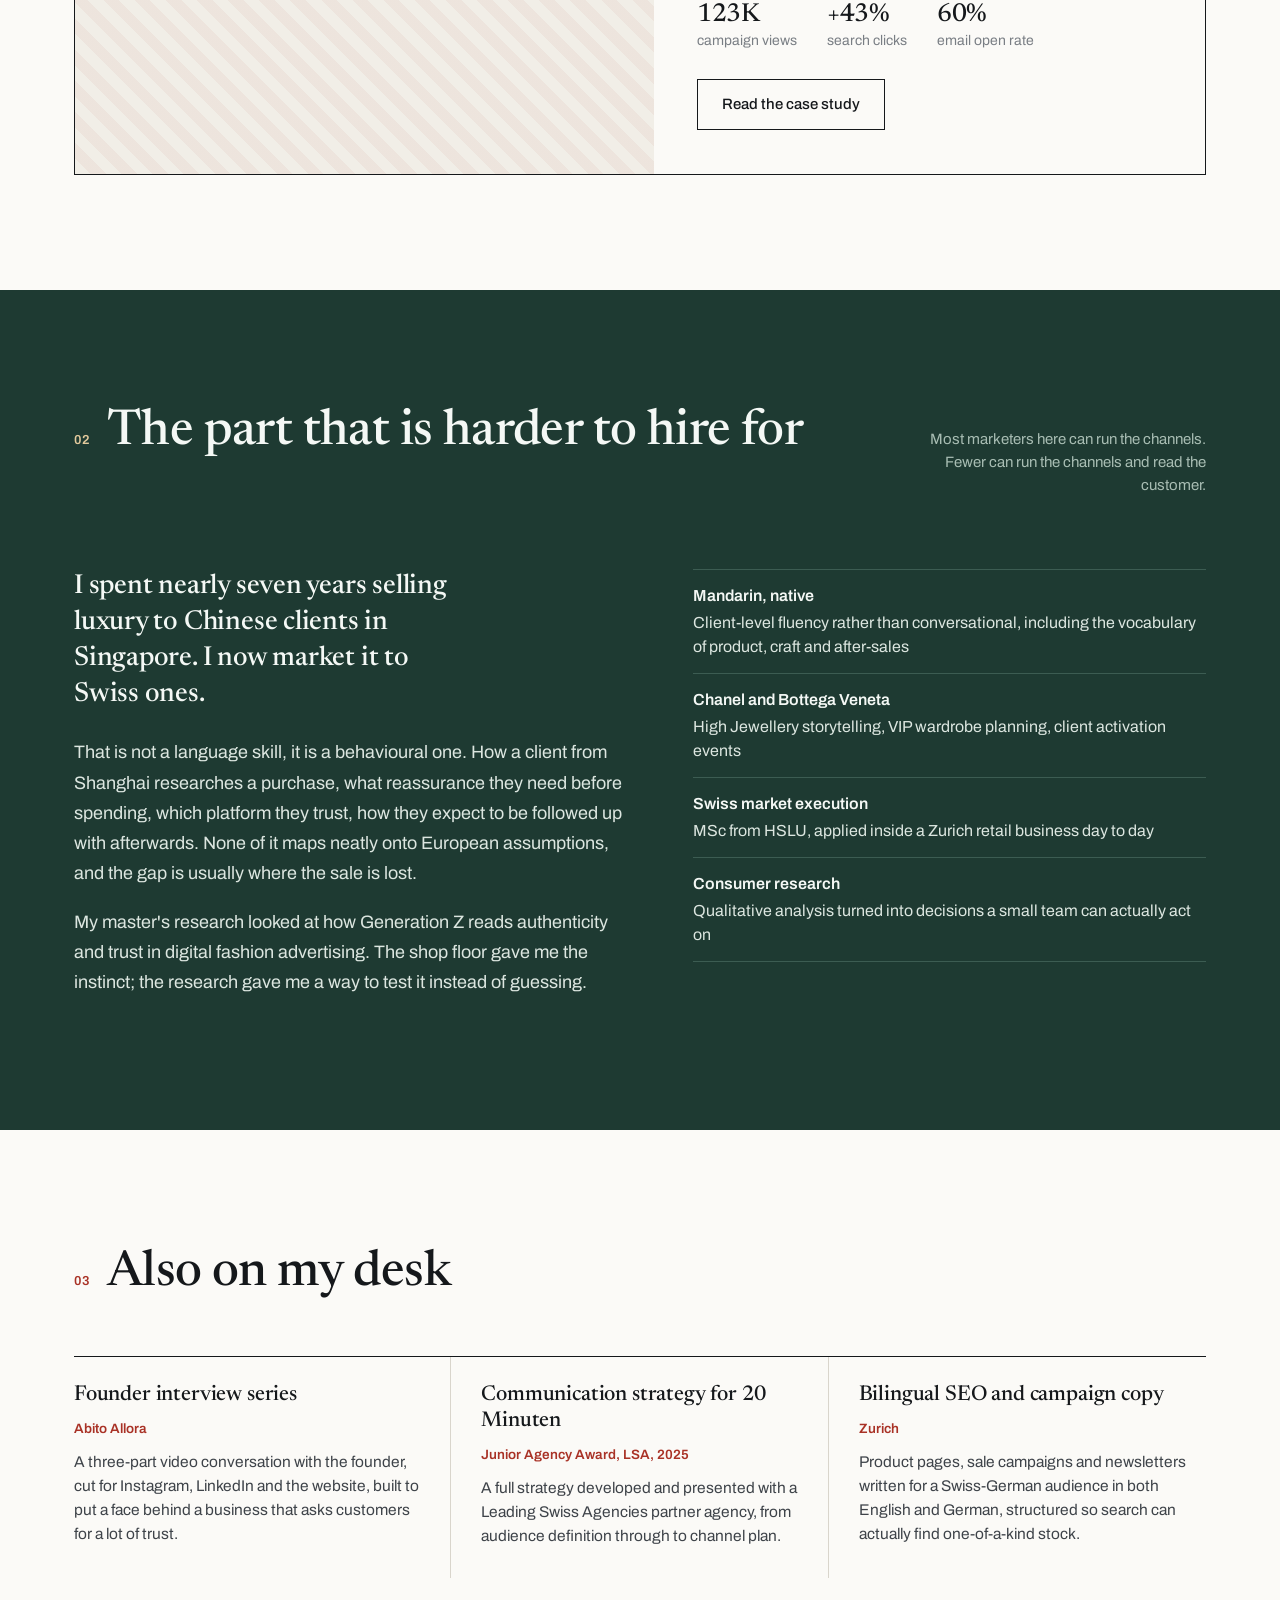
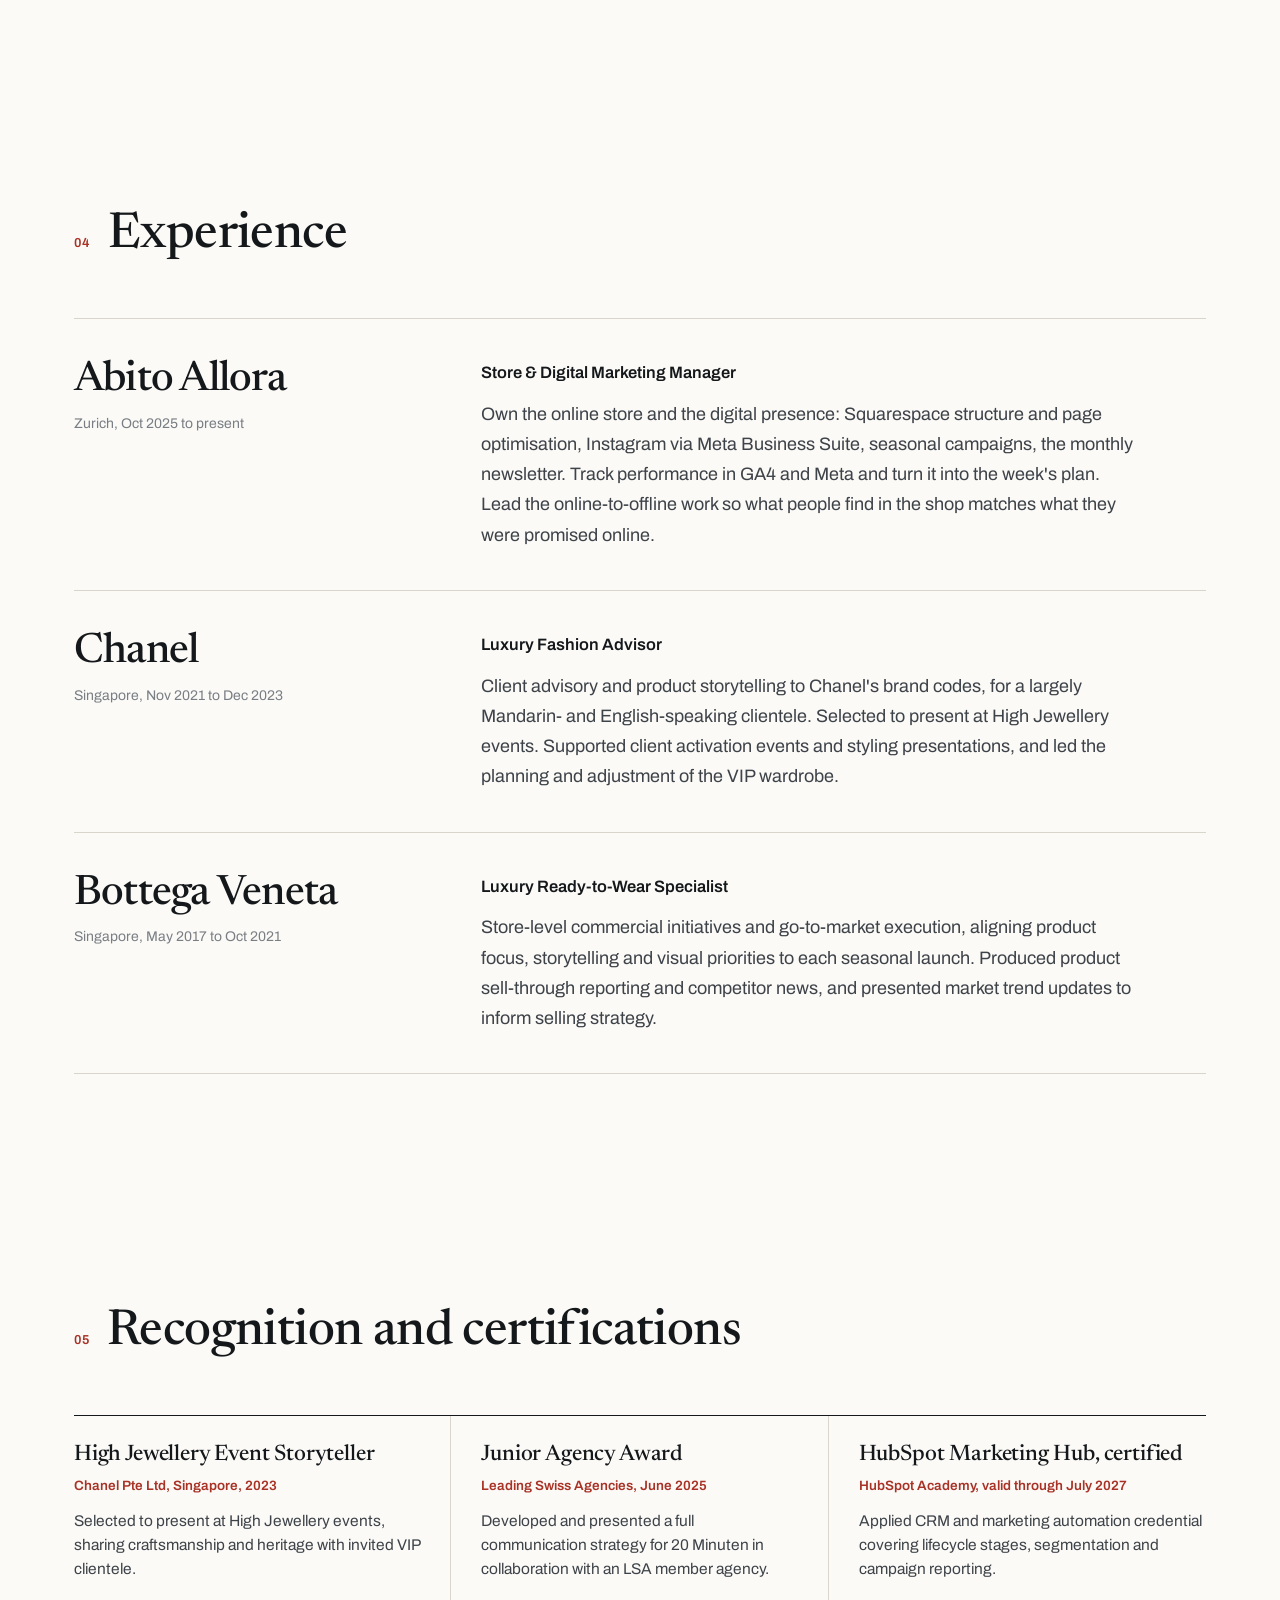
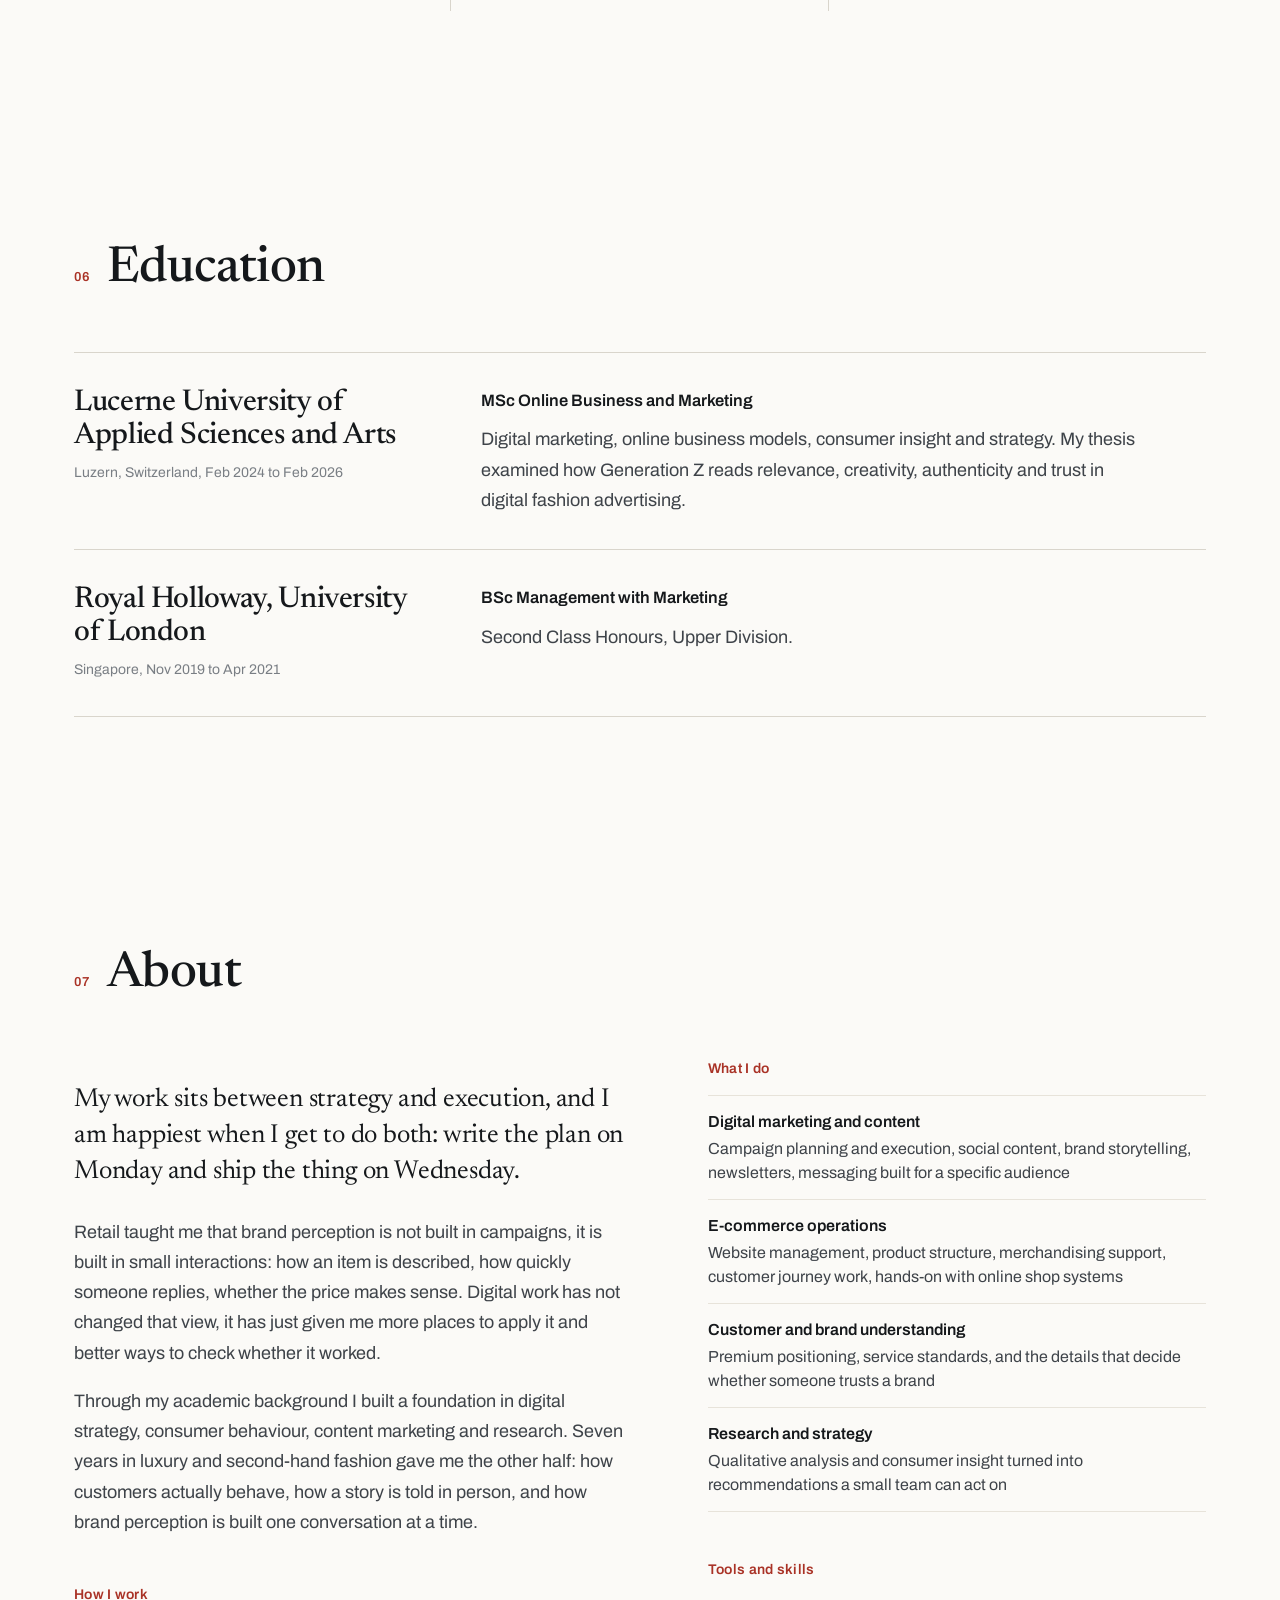
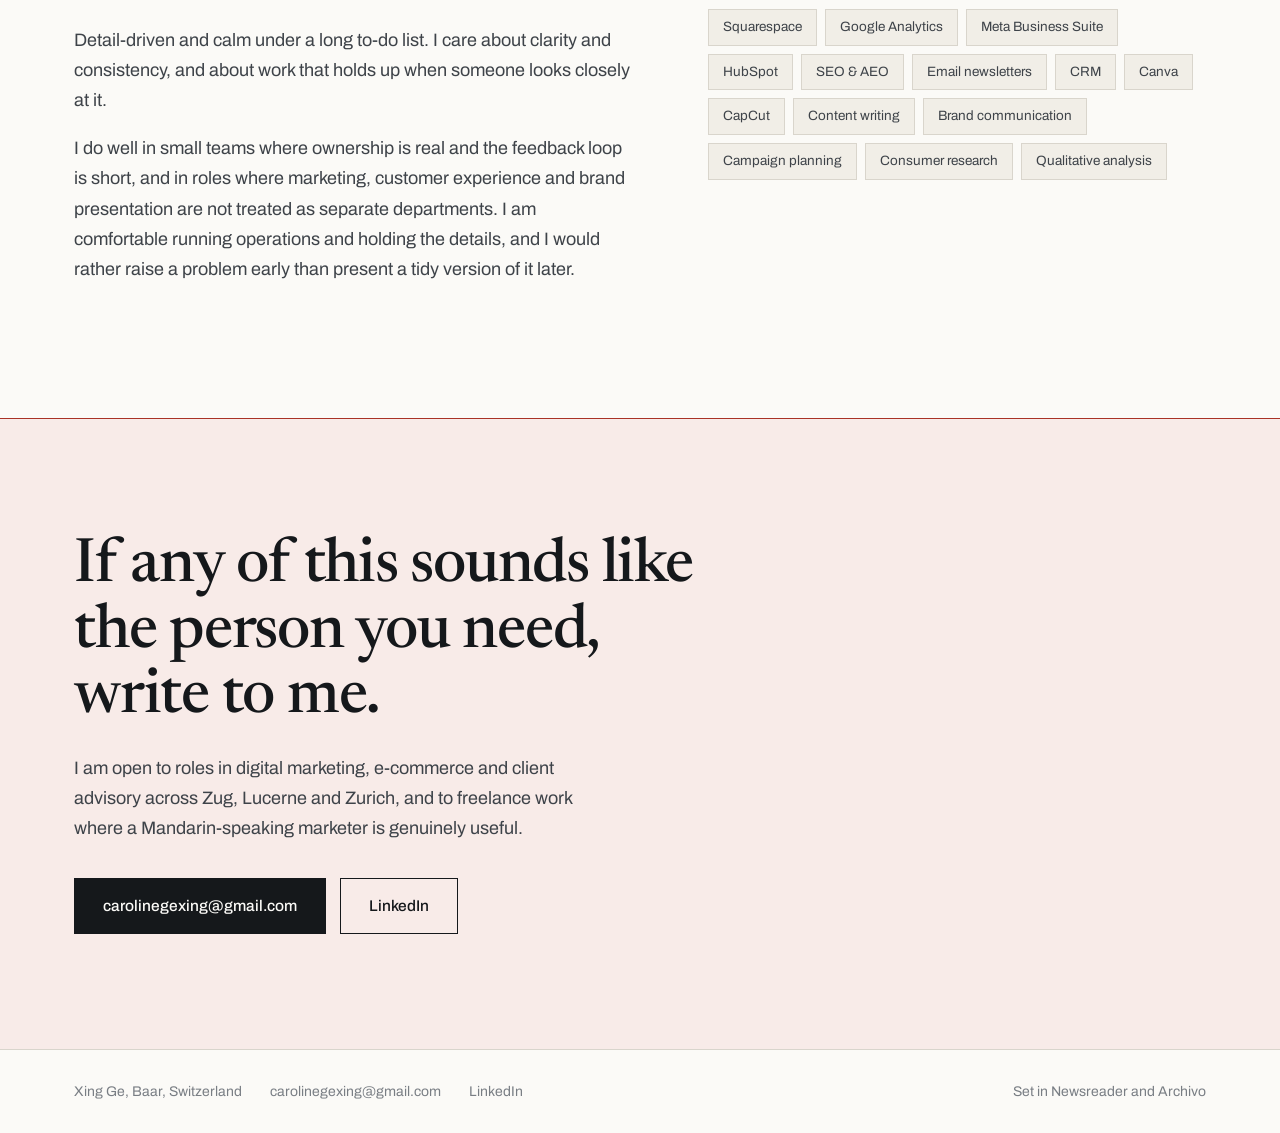
==== commit 049d783f: "Full site redesign: new type system, layout, and case study page - New homepage design with reworked" ====
--- a/index.html
+++ b/index.html
@@ -1,1456 +1,522 @@
 <!DOCTYPE html>
 <html lang="en">
 <head>
-  <script async src="https://www.googletagmanager.com/gtag/js?id=G-W28Z5XX5FZ"></script>
-  <script>
-    window.dataLayer = window.dataLayer || [];
-    function gtag(){dataLayer.push(arguments);}
-    gtag('js', new Date());
-    gtag('config', 'G-W28Z5XX5FZ');
-  </script>
-  <meta charset="UTF-8" />
-  <meta name="viewport" content="width=device-width, initial-scale=1.0" />
-  <title>Xing Ge — Digital Marketing & E-commerce | Luxury Retail, Switzerland</title>
-  <style>
-    :root {
-      --bg: #ece2d4;
-      --surface: #f7f1e8;
-      --surface-soft: #f1e8dc;
-      --surface-alt: #ede1d2;
-      --surface-strong: #e5d7c5;
-      --card: rgba(255, 252, 247, 0.72);
-      --text: #2b2118;
-      --muted: #746555;
-      --line: rgba(118, 95, 73, 0.18);
-      --accent: #5a4330;
-      --shadow: 0 18px 40px rgba(89, 67, 48, 0.08);
-      --heading-font: Aptos, "Aptos Display", "Aptos Narrow", "Segoe UI Variable", "Avenir Next", "Helvetica Neue", "Segoe UI", sans-serif;
-      --body-font: Aptos, "Aptos Display", "Aptos Narrow", "Segoe UI Variable", "Avenir Next", "Helvetica Neue", "Segoe UI", sans-serif;
-      --max: 1200px;
-    }
-
-    * {
-      box-sizing: border-box;
-    }
-
-    html {
-      scroll-behavior: smooth;
-    }
-
-    body {
-      margin: 0;
-      font-family: var(--body-font);
-      background:
-        radial-gradient(circle at top, #faf5ed 0%, #f2e8db 34%, #ece2d4 68%, #e6dac9 100%);
-      color: var(--text);
-      line-height: 1.65;
-      -webkit-font-smoothing: antialiased;
-      text-rendering: optimizeLegibility;
-    }
-
-    a {
-      color: inherit;
-      text-decoration: none;
-    }
-
-    .container {
-      width: min(calc(100% - 40px), var(--max));
-      margin: 0 auto;
-    }
-
-    .topbar {
-      position: sticky;
-      top: 0;
-      backdrop-filter: blur(12px);
-      background: rgba(250, 244, 236, 0.84);
-      border-bottom: 1px solid rgba(118, 95, 73, 0.12);
-      z-index: 10;
-    }
-
-    .topbar-inner {
-      display: flex;
-      justify-content: space-between;
-      align-items: center;
-      padding: 16px 0;
-    }
-
-    .brand {
-      font-size: 0.95rem;
-      letter-spacing: 0.08em;
-      text-transform: uppercase;
-      font-weight: 600;
-      color: var(--accent);
-    }
-
-    .nav {
-      display: flex;
-      gap: 24px;
-      font-size: 0.95rem;
-      color: #5f4e3e;
-      font-weight: 700;
-      letter-spacing: 0.01em;
-    }
-
-    .nav a {
-      transition: color 0.18s ease;
-    }
-
-    .nav a:hover {
-      color: var(--accent);
-    }
-
-    .shortcut {
-      display: inline-flex;
-      align-items: center;
-      gap: 10px;
-      margin-top: 28px;
-      padding: 11px 16px;
-      border: 1px solid var(--line);
-      border-radius: 999px;
-      background: rgba(255, 250, 244, 0.9);
-      font-size: 0.92rem;
-      font-weight: 600;
-      color: var(--accent);
-      transition: transform 0.18s ease, border-color 0.18s ease, background 0.18s ease, box-shadow 0.18s ease;
-    }
-
-    .shortcut:hover {
-      transform: translateY(-1px);
-      border-color: rgba(90, 67, 48, 0.24);
-      background: #fffaf4;
-      box-shadow: 0 10px 24px rgba(89, 67, 48, 0.08);
-    }
-
-    .shortcut-icon {
-      width: 18px;
-      height: 18px;
-      flex: 0 0 auto;
-      display: block;
-    }
-
-    .shortcut-linkedin {
-      background: rgba(247, 239, 229, 0.96);
-    }
-
-    .shortcut-group {
-      display: flex;
-      flex-wrap: wrap;
-      gap: 12px;
-      margin-top: 18px;
-    }
-
-    .hero {
-      display: grid;
-      grid-template-columns: minmax(0, 1.2fr) minmax(280px, 0.8fr);
-      gap: clamp(32px, 5vw, 60px);
-      align-items: center;
-      padding: clamp(44px, 6vw, 80px);
-      border: 1px solid var(--line);
-      border-radius: 32px;
-      box-shadow: var(--shadow);
-      background: linear-gradient(145deg, rgba(250, 245, 237, 0.96) 0%, rgba(243, 234, 222, 0.94) 100%);
-    }
-
-    .hero-intro {
-      display: flex;
-      flex-direction: column;
-      align-items: flex-start;
-      text-align: left;
-    }
-
-    .hero-photo {
-      width: 168px;
-      aspect-ratio: 1;
-      border-radius: 50%;
-      overflow: hidden;
-      border: 3px solid rgba(255, 249, 240, 0.95);
-      box-shadow: 0 16px 36px rgba(89, 67, 48, 0.14);
-      margin-bottom: 28px;
-      background:
-        radial-gradient(circle at 30% 25%, rgba(255, 250, 244, 0.96), rgba(226, 209, 191, 0.94));
-      position: relative;
-      align-self: center;
-    }
-
-    .hero-photo img {
-      width: 100%;
-      height: 100%;
-      object-fit: cover;
-      display: block;
-    }
-
-    .hero-photo.is-fallback::after {
-      content: "XG";
-      position: absolute;
-      inset: 0;
-      display: grid;
-      place-items: center;
-      color: #8c715b;
-      font-family: var(--heading-font);
-      font-size: 2rem;
-      letter-spacing: 0.06em;
-    }
-
-    .eyebrow {
-      display: inline-block;
-      font-size: 0.78rem;
-      letter-spacing: 0.12em;
-      text-transform: uppercase;
-      color: var(--muted);
-      margin-bottom: 16px;
-    }
-
-    h1 {
-      margin: 0;
-      font-size: clamp(2.6rem, 6vw, 5rem);
-      line-height: 0.98;
-      letter-spacing: -0.04em;
-      font-weight: 700;
-      font-family: var(--heading-font);
-    }
-
-    .hero p.lead {
-      font-size: 1.12rem;
-      color: var(--muted);
-      max-width: 700px;
-      margin: 24px 0 0;
-    }
-
-    .legal-note {
-      margin: 14px 0 0;
-      max-width: 680px;
-      font-size: 0.95rem;
-      color: #8a7968;
-      font-weight: 500;
-    }
-
-    .hero-card {
-      background: rgba(255, 251, 246, 0.6);
-      border: 1px solid var(--line);
-      border-radius: 24px;
-      padding: 30px;
-      box-shadow: inset 0 1px 0 rgba(255, 255, 255, 0.65);
-    }
-
-    .hero-card h2,
-    .section h2 {
-      margin: 0 0 18px;
-      font-size: 1.18rem;
-      font-weight: 600;
-      letter-spacing: 0.04em;
-      text-transform: uppercase;
-      color: var(--accent);
-    }
-
-    .meta-list {
-      display: grid;
-      gap: 16px;
-    }
-
-    .meta-item {
-      padding-top: 14px;
-      border-top: 1px solid var(--line);
-    }
-
-    .meta-item:first-child {
-      border-top: none;
-      padding-top: 0;
-    }
-
-    .meta-label {
-      display: block;
-      font-size: 0.8rem;
-      color: var(--muted);
-      text-transform: uppercase;
-      letter-spacing: 0.08em;
-      margin-bottom: 4px;
-    }
-
-    .meta-value {
-      font-size: 1rem;
-      font-weight: 500;
-    }
-
-    main {
-      padding: 28px 0 88px;
-      display: grid;
-      gap: 18px;
-    }
-
-    .section {
-      padding: clamp(32px, 4vw, 44px);
-      border: 1px solid var(--line);
-      border-radius: 30px;
-      background: var(--section-bg, var(--surface));
-      box-shadow: var(--shadow);
-    }
-
-    .section-tone-light {
-      --section-bg: linear-gradient(180deg, rgba(249, 244, 236, 0.96) 0%, rgba(244, 236, 226, 0.96) 100%);
-    }
-
-    .section-tone-soft {
-      --section-bg: linear-gradient(180deg, rgba(243, 235, 223, 0.97) 0%, rgba(239, 229, 214, 0.97) 100%);
-    }
-
-    .section-tone-sand {
-      --section-bg: linear-gradient(180deg, rgba(238, 227, 212, 0.97) 0%, rgba(234, 220, 203, 0.97) 100%);
-    }
-
-    .section-tone-strong {
-      --section-bg: linear-gradient(180deg, rgba(231, 218, 201, 0.97) 0%, rgba(226, 210, 190, 0.97) 100%);
-    }
-
-    .two-col {
-      display: grid;
-      grid-template-columns: minmax(190px, 0.4fr) minmax(0, 1fr);
-      gap: clamp(28px, 4vw, 48px);
-      align-items: start;
-    }
-
-    .section-intro {
-      color: var(--muted);
-      font-size: 0.98rem;
-      max-width: 320px;
-      margin: 0;
-    }
-
-    .section-header {
-      display: grid;
-      gap: 12px;
-      margin-bottom: 28px;
-    }
-
-    .section-header-wide .section-intro {
-      max-width: 720px;
-    }
-
-    .section-personal {
-      --section-bg: linear-gradient(180deg, rgba(252, 248, 242, 0.98) 0%, rgba(245, 237, 226, 0.98) 100%);
-      border-color: rgba(90, 67, 48, 0.22);
-      box-shadow: 0 18px 38px rgba(89, 67, 48, 0.1);
-      position: relative;
-    }
-
-    .section-personal::before {
-      content: "";
-      position: absolute;
-      top: 0;
-      left: clamp(24px, 4vw, 40px);
-      right: clamp(24px, 4vw, 40px);
-      height: 5px;
-      border-radius: 999px;
-      background: linear-gradient(90deg, rgba(90, 67, 48, 0.82), rgba(175, 151, 123, 0.46));
-    }
-
-    .section-kicker {
-      display: inline-block;
-      margin-bottom: 12px;
-      font-size: 0.78rem;
-      letter-spacing: 0.14em;
-      text-transform: uppercase;
-      color: #7f6852;
-      font-weight: 700;
-    }
-
-    .section-personal h2 {
-      font-size: 1.4rem;
-      margin-bottom: 14px;
-    }
-
-    .section-personal .section-intro {
-      color: #665545;
-      font-size: 1.02rem;
-      max-width: 360px;
-    }
-
-    .section-personal .content {
-      padding: 24px 28px;
-      border: 1px solid rgba(90, 67, 48, 0.12);
-      border-radius: 22px;
-      background: rgba(255, 252, 247, 0.72);
-    }
-
-    .content p {
-      margin: 0 0 14px;
-      font-size: 1rem;
-    }
-
-    .grid {
-      display: grid;
-      grid-template-columns: repeat(2, minmax(0, 1fr));
-      gap: 18px;
-    }
-
-    .case-study {
-      display: grid;
-      gap: 22px;
-    }
-
-    .case-study-header {
-      display: grid;
-      gap: 18px;
-      padding: clamp(28px, 4vw, 36px);
-      border: 1px solid var(--line);
-      border-radius: 24px;
-      background: linear-gradient(140deg, rgba(251, 247, 241, 0.9) 0%, rgba(240, 228, 214, 0.95) 100%);
-    }
-
-    .case-study-header h3 {
-      margin: 0;
-      font-size: clamp(1.65rem, 3vw, 2.5rem);
-      line-height: 1.02;
-      letter-spacing: -0.03em;
-      font-family: var(--heading-font);
-    }
-
-    .case-subtitle {
-      margin: 0;
-      font-size: 1.18rem;
-      color: var(--text);
-      max-width: 760px;
-    }
-
-    .case-intro {
-      margin: 0;
-      color: var(--muted);
-      max-width: 760px;
-    }
-
-    .case-meta {
-      display: grid;
-      grid-template-columns: repeat(3, minmax(0, 1fr));
-      gap: 14px;
-    }
-
-    .case-meta span,
-    .snapshot .card,
-    .case-panel,
-    .subsection,
-    .results-cards .card,
-    .case-final {
-      background: rgba(255, 251, 246, 0.72);
-      border: 1px solid var(--line);
-      border-radius: 22px;
-    }
-
-    .case-meta span {
-      padding: 16px 18px;
-      color: var(--muted);
-      font-size: 0.94rem;
-    }
-
-    .case-meta strong {
-      color: var(--text);
-    }
-
-    .snapshot,
-    .results-cards {
-      display: grid;
-      grid-template-columns: repeat(4, minmax(0, 1fr));
-      gap: 14px;
-    }
-
-    .snapshot .card,
-    .results-cards .card {
-      min-height: auto;
-    }
-
-    .snapshot .card h3,
-    .results-cards .card h4 {
-      font-size: 0.9rem;
-      letter-spacing: 0.08em;
-      text-transform: uppercase;
-      color: var(--muted);
-      margin-bottom: 10px;
-    }
-
-    .snapshot .card p,
-    .results-cards .card p {
-      color: var(--text);
-      font-size: 1rem;
-    }
-
-    .case-panel,
-    .subsection,
-    .case-final {
-      padding: 28px;
-    }
-
-    .case-panel.results {
-      background: linear-gradient(145deg, rgba(249, 242, 233, 0.96) 0%, rgba(239, 227, 211, 0.96) 100%);
-      border-color: rgba(90, 67, 48, 0.28);
-      box-shadow: 0 14px 30px rgba(89, 67, 48, 0.08);
-    }
-
-    .case-panel.results .section-title {
-      font-size: 1.45rem;
-    }
-
-    .case-panel.results .card {
-      background: rgba(255, 252, 248, 0.82);
-      border-color: rgba(90, 67, 48, 0.16);
-    }
-
-    .case-panel h3,
-    .subsection h3,
-    .section-title {
-      margin: 0 0 14px;
-      font-size: 1.3rem;
-      letter-spacing: -0.02em;
-      font-family: var(--heading-font);
-    }
-
-    summary.section-title {
-      cursor: pointer;
-      list-style: none;
-      display: flex;
-      align-items: center;
-      justify-content: space-between;
-      gap: 12px;
-      margin-bottom: 0;
-      user-select: none;
-    }
-
-    summary.section-title::-webkit-details-marker {
-      display: none;
-    }
-
-    summary.section-title::after {
-      content: "+";
-      flex: 0 0 auto;
-      width: 30px;
-      height: 30px;
-      display: grid;
-      place-items: center;
-      border: 1px solid var(--line);
-      border-radius: 50%;
-      font-size: 1.1rem;
-      color: var(--accent);
-      transition: transform 0.18s ease;
-    }
-
-    details.case-panel[open] summary.section-title::after {
-      content: "−";
-    }
-
-    details.case-panel .details-body {
-      margin-top: 18px;
-    }
-
-    details.case-panel:not([open]) summary.section-title {
-      margin-bottom: 0;
-    }
-
-    .case-panel p,
-    .subsection p,
-    .case-final p {
-      margin: 0 0 14px;
-      color: var(--muted);
-    }
-
-    .case-panel ul,
-    .subsection ul,
-    .case-next ul,
-    .case-learnings ul {
-      margin: 0;
-      padding-left: 18px;
-      color: var(--muted);
-      display: grid;
-      gap: 8px;
-    }
-
-    .subsection + .subsection {
-      margin-top: 18px;
-    }
-
-    .focus-note {
-      margin: 18px 0 0;
-      padding-top: 16px;
-      border-top: 1px solid var(--line);
-      font-size: 0.95rem;
-      color: var(--text);
-    }
-
-    .footer-note {
-      margin: 0;
-      font-style: italic;
-      color: #555;
-    }
-
-    .case-image-block {
-      margin-top: 24px;
-    }
-
-    .case-image-card {
-      background: rgba(255, 251, 246, 0.86);
-      border: 1px solid var(--line);
-      border-radius: 18px;
-      overflow: hidden;
-      margin-top: 20px;
-    }
-
-    .case-image-card img {
-      width: 100%;
-      height: 100%;
-      display: block;
-      object-fit: contain;
-      background: #efe7dc;
-    }
-
-    .case-image-caption {
-      padding: 16px 18px;
-    }
-
-    .case-image-caption h4 {
-      margin: 0 0 8px 0;
-      font-size: 16px;
-      font-weight: 600;
-      color: var(--text);
-      font-family: var(--heading-font);
-    }
-
-    .case-image-caption p {
-      margin: 0;
-      font-size: 14px;
-      color: var(--muted);
-    }
-
-    .case-two-column {
-      display: grid;
-      grid-template-columns: 1fr 1fr;
-      gap: 20px;
-      margin-top: 20px;
-    }
-
-    .case-image-frame-landscape {
-      aspect-ratio: 16 / 10;
-      overflow: hidden;
-      background: #efe7dc;
-    }
-
-    .case-image-frame-portrait {
-      aspect-ratio: 4 / 5;
-      overflow: hidden;
-      background: #efe7dc;
-    }
-
-    .case-image-frame-wide {
-      aspect-ratio: 16 / 9;
-      overflow: hidden;
-      background: #efe7dc;
-    }
-
-    .visual-block {
-      margin-top: 28px;
-    }
-
-    .visual-grid {
-      display: grid;
-      grid-template-columns: repeat(12, 1fr);
-      gap: 20px;
-      margin-top: 20px;
-    }
-
-    .visual-card {
-      background: rgba(255, 251, 246, 0.86);
-      border: 1px solid var(--line);
-      border-radius: 18px;
-      overflow: hidden;
-    }
-
-    .visual-card img {
-      width: 100%;
-      display: block;
-      object-fit: cover;
-      background: #efe7dc;
-    }
-
-    .visual-card-content {
-      padding: 16px;
-    }
-
-    .visual-card h4 {
-      margin: 0 0 8px 0;
-      font-size: 16px;
-      font-weight: 600;
-      font-family: var(--heading-font);
-    }
-
-    .visual-card p {
-      margin: 0;
-      font-size: 14px;
-      color: var(--muted);
-    }
-
-    .span-6 {
-      grid-column: span 6;
-    }
-
-    .span-4 {
-      grid-column: span 4;
-    }
-
-    .span-8 {
-      grid-column: span 8;
-    }
-
-    .span-12 {
-      grid-column: span 12;
-    }
-
-    .image-frame {
-      aspect-ratio: 16 / 10;
-      overflow: hidden;
-    }
-
-    .image-frame.tall {
-      aspect-ratio: 4 / 5;
-    }
-
-    .image-frame.mobile {
-      aspect-ratio: 9 / 16;
-    }
-
-    .placeholder {
-      width: 100%;
-      height: 100%;
-      display: flex;
-      align-items: center;
-      justify-content: center;
-      color: #8c7a67;
-      font-size: 14px;
-      background: linear-gradient(135deg, #f5ecdf, #eadcc9);
-    }
-
-    .journey-wrapper {
-      margin-top: 24px;
-      padding: 28px;
-      background: rgba(255, 251, 246, 0.86);
-      border: 1px solid var(--line);
-      border-radius: 16px;
-    }
-
-    .journey-title {
-      margin-bottom: 20px;
-      font-size: 15px;
-      color: var(--muted);
-    }
-
-    .journey-flow {
-      display: flex;
-      flex-wrap: wrap;
-      align-items: center;
-      gap: 12px;
-    }
-
-    .journey-step {
-      padding: 14px 18px;
-      background: rgba(249, 243, 235, 0.9);
-      border: 1px solid var(--line);
-      border-radius: 999px;
-      font-size: 14px;
-      color: var(--text);
-      white-space: nowrap;
-    }
-
-    .journey-arrow {
-      font-size: 18px;
-      color: #9a866f;
-    }
-
-    .journey-note {
-      margin-top: 16px;
-      font-size: 14px;
-      color: var(--muted);
-    }
-
-    .section-label {
-      display: inline-block;
-      margin-bottom: 12px;
-      font-size: 12px;
-      letter-spacing: 0.08em;
-      text-transform: uppercase;
-      color: #8b7661;
-    }
-
-    .card {
-      background: rgba(255, 251, 246, 0.72);
-      border: 1px solid var(--line);
-      border-radius: 22px;
-      padding: 22px;
-      min-height: 180px;
-    }
-
-    .card h3,
-    .results-cards .card h4 {
-      margin: 0 0 10px;
-      font-size: 1.05rem;
-      font-weight: 600;
-      font-family: var(--heading-font);
-    }
-
-    .card p {
-      margin: 0;
-      color: var(--muted);
-      font-size: 0.97rem;
-    }
-
-    .tags {
-      display: flex;
-      flex-wrap: wrap;
-      gap: 10px;
-    }
-
-    .tag {
-      padding: 9px 12px;
-      border: 1px solid var(--line);
-      border-radius: 999px;
-      background: rgba(255, 250, 244, 0.76);
-      font-size: 0.92rem;
-      color: var(--text);
-    }
-
-    .timeline {
-      display: grid;
-      gap: 18px;
-    }
-
-    .timeline-item {
-      padding-bottom: 18px;
-      border-bottom: 1px solid var(--line);
-    }
-
-    .timeline-item:last-child {
-      border-bottom: none;
-      padding-bottom: 0;
-    }
-
-    .timeline-item h3 {
-      margin: 0 0 6px;
-      font-size: 1.02rem;
-    }
-
-    .timeline-meta {
-      margin: 0 0 8px;
-      color: var(--muted);
-      font-size: 0.85rem;
-    }
-
-    .timeline-item p {
-      margin: 0;
-      color: var(--muted);
-      font-size: 0.97rem;
-    }
-
-    footer {
-      padding: 12px 0 42px;
-      color: var(--muted);
-      font-size: 0.92rem;
-    }
-
-    @media (max-width: 1080px) {
-      .snapshot,
-      .results-cards {
-        grid-template-columns: repeat(2, minmax(0, 1fr));
-      }
-    }
-
-    @media (max-width: 860px) {
-      .hero,
-      .two-col,
-      .grid,
-      .case-meta,
-      .snapshot,
-      .results-cards {
-        grid-template-columns: 1fr;
-      }
-
-      .span-6,
-      .span-4,
-      .span-8,
-      .span-12 {
-        grid-column: span 12;
-      }
-
-      .nav {
-        display: none;
-      }
-
-      .hero {
-        padding: 36px 24px;
-      }
-
-      .section-intro {
-        max-width: none;
-      }
-
-      .case-study-header,
-      .case-panel,
-      .subsection,
-      .case-final {
-        padding: 22px;
-      }
-
-      .case-two-column {
-        grid-template-columns: 1fr;
-      }
-
-      .journey-flow {
-        flex-direction: column;
-        align-items: flex-start;
-      }
-
-      .journey-arrow {
-        transform: rotate(90deg);
-        margin-left: 10px;
-      }
-    }
-
-    @media (max-width: 640px) {
-      .container {
-        width: min(calc(100% - 24px), var(--max));
-      }
-
-      .topbar-inner {
-        padding: 14px 0;
-      }
-
-      main {
-        padding-top: 18px;
-      }
-
-      .section {
-        padding: 24px 18px;
-        border-radius: 24px;
-      }
-
-      .hero-photo {
-        width: 134px;
-        margin-bottom: 22px;
-      }
-
-      .shortcut {
-        width: 100%;
-        justify-content: center;
-      }
-    }
-  </style>
+<script async src="https://www.googletagmanager.com/gtag/js?id=G-W28Z5XX5FZ"></script>
+<script>
+  window.dataLayer = window.dataLayer || [];
+  function gtag(){dataLayer.push(arguments);}
+  gtag('js', new Date());
+  gtag('config', 'G-W28Z5XX5FZ');
+</script>
+<meta charset="utf-8">
+<meta name="viewport" content="width=device-width, initial-scale=1">
+<title>Xing Ge - Digital Marketing &amp; E-commerce, Luxury Retail</title>
+<meta name="description" content="Digital marketing and e-commerce for luxury and pre-owned luxury retail. Six years advising clients at Chanel and Bottega Veneta, now running the online side. Based in Zug, Switzerland.">
+
+<meta property="og:type" content="profile">
+<meta property="og:title" content="Xing Ge - Digital Marketing &amp; E-commerce, Luxury Retail">
+<meta property="og:description" content="I learned how luxury sells on the shop floor. Now I build it online.">
+<meta property="og:url" content="https://gexing.online/">
+<meta property="og:image" content="https://gexing.online/images/profile-photo.png">
+<meta name="twitter:card" content="summary_large_image">
+
+<link rel="preconnect" href="https://fonts.googleapis.com">
+<link rel="preconnect" href="https://fonts.gstatic.com" crossorigin>
+<link href="https://fonts.googleapis.com/css2?family=Newsreader:ital,opsz,wght@0,6..72,300..700;1,6..72,300..600&family=Archivo:wght@400;500;600&family=Noto+Serif+SC:wght@400;600&display=swap" rel="stylesheet">
+<link rel="stylesheet" href="styles.css">
+
+<style>
+/* ---------- hero ---------- */
+.hero{padding-top:clamp(52px,7vw,96px);padding-bottom:0;overflow:hidden}
+.hero-grid{display:grid;grid-template-columns:minmax(0,1fr) 112px 290px;gap:0 44px;align-items:end}
+.hero h1{font-size:clamp(36px,6.6vw,88px);line-height:1.03;letter-spacing:-.022em;
+  margin:0 0 0 -.03em;max-width:14ch;font-variation-settings:"opsz" 72}
+.hero h1 .it{font-style:italic;font-weight:400}
+.hero .kicker{font-family:var(--body);font-size:14px;font-weight:600;letter-spacing:.02em;
+  color:var(--seal);margin:0 0 clamp(18px,2.6vw,28px)}
+.hero .sub{margin:clamp(24px,3.4vw,36px) 0 0;max-width:47ch;font-size:18.5px;line-height:1.62}
+.hero .meta{display:flex;flex-wrap:wrap;gap:8px 30px;margin:26px 0 0;padding:0;list-style:none;
+  font-size:14.5px;color:var(--ink-faint)}
+.hero .meta strong{color:var(--ink);font-weight:600}
+.seal-col{align-self:end;display:flex;flex-direction:column;align-items:center;gap:20px;padding-bottom:10px}
+.han{font-family:var(--han);writing-mode:vertical-rl;font-size:clamp(32px,4.4vw,54px);
+  line-height:1.14;letter-spacing:.14em;color:var(--ink)}
+.seal-mark{width:54px;height:54px;flex:none;background:var(--seal);color:#fff;
+  font-family:var(--han);font-size:20px;line-height:54px;text-align:center}
+.portrait{align-self:end;border:1px solid var(--rule);min-height:300px}
+.portrait img{width:100%;filter:grayscale(1) contrast(1.05)}
+@media(max-width:1000px){.hero-grid{grid-template-columns:minmax(0,1fr) 96px;gap:0 26px}.portrait{display:none}}
+@media(max-width:560px){
+  .hero-grid{grid-template-columns:minmax(0,1fr) 62px}
+  .seal-mark{width:42px;height:42px;font-size:16px;line-height:42px}
+  .hero .sub{font-size:17.5px}
+}
+
+/* ---------- work card ---------- */
+.card{display:grid;grid-template-columns:1.05fr 1fr;border:1px solid var(--ink);
+  text-decoration:none;color:inherit;transition:background .18s}
+.card:hover{background:var(--paper-warm)}
+.card:hover .card-cta{background:var(--seal);border-color:var(--seal);color:#fff}
+.card .ph{min-height:350px}
+.card .ph img{width:100%;height:100%;object-fit:cover}
+.card-body{padding:clamp(26px,3.4vw,46px);display:flex;flex-direction:column}
+.card h3{font-size:clamp(28px,3.5vw,42px);line-height:1.06;letter-spacing:-.018em;margin:0 0 10px}
+.card .role{font-size:14.5px;font-weight:600;color:var(--seal);margin:0 0 18px}
+.card p{margin:0 0 22px;max-width:45ch;color:var(--ink-soft)}
+.card-nums{display:flex;flex-wrap:wrap;gap:10px 30px;margin:0 0 26px;padding:0;list-style:none}
+.card-nums li{font-size:14px;color:var(--ink-faint)}
+.card-nums b{display:block;font-family:var(--display);font-weight:500;color:var(--ink);
+  font-size:26px;line-height:1.1;letter-spacing:-.02em}
+.card-cta{margin-top:auto;align-self:flex-start;font-size:15px;font-weight:500;
+  padding:12px 24px;border:1px solid var(--ink);color:var(--ink);
+  transition:background .18s,color .18s,border-color .18s}
+@media(max-width:880px){.card{grid-template-columns:1fr}.card .ph{min-height:240px}}
+
+/* ---------- more work ---------- */
+.also{display:grid;grid-template-columns:repeat(3,1fr);border-top:1px solid var(--ink)}
+.also article{padding:26px 30px 30px 0;border-right:1px solid var(--rule)}
+.also article:last-child{border-right:0;padding-right:0}
+.also article:not(:first-child){padding-left:30px}
+.also h3{font-size:21px;line-height:1.24;margin:0 0 10px;letter-spacing:-.008em}
+.also .where{font-size:13.5px;color:var(--seal);font-weight:600;margin:0 0 10px}
+.also p{margin:0;font-size:15.5px;line-height:1.55}
+@media(max-width:860px){
+  .also{grid-template-columns:1fr}
+  .also article{border-right:0;border-bottom:1px solid var(--rule);padding:24px 0}
+  .also article:not(:first-child){padding-left:0}
+  .also article:last-child{border-bottom:0}
+}
+
+/* ---------- bridge ---------- */
+.bridge{background:var(--deep);color:var(--deep-text)}
+.bridge .head h2,.bridge .lede{color:var(--deep-bright)}
+.bridge .head .idx{color:var(--deep-idx)}
+.bridge .head .aside{color:var(--deep-aside)}
+.bridge .lede{max-width:25ch}
+.bridge-grid{display:grid;grid-template-columns:1.08fr 1fr;gap:clamp(34px,5vw,72px);align-items:start}
+.bridge p{max-width:var(--measure)}
+.bridge .plain-list li{border-color:var(--deep-rule)}
+.bridge .plain-list li:last-child{border-bottom-color:var(--deep-rule)}
+.bridge .plain-list strong{color:var(--deep-bright)}
+@media(max-width:880px){.bridge-grid{grid-template-columns:1fr}}
+
+/* ---------- experience ---------- */
+.job{display:grid;grid-template-columns:1fr 2fr;gap:22px 44px;
+  padding:clamp(26px,3.4vw,40px) 0;border-top:1px solid var(--rule);align-items:start}
+.job:last-of-type{border-bottom:1px solid var(--rule)}
+.brand{font-size:clamp(26px,3.4vw,42px);line-height:1.02;letter-spacing:-.018em;margin:0}
+.job .when{margin:10px 0 0;font-size:14px;color:var(--ink-faint)}
+.job .title{font-weight:600;font-size:16.5px;margin:0 0 12px;color:var(--ink)}
+.job p{margin:0;max-width:var(--measure)}
+@media(max-width:780px){.job{grid-template-columns:1fr;gap:14px}}
+
+/* ---------- recognition ---------- */
+.awards{display:grid;grid-template-columns:repeat(3,1fr);border-top:1px solid var(--ink)}
+.awards article{padding:26px 30px 30px 0;border-right:1px solid var(--rule)}
+.awards article:last-child{border-right:0;padding-right:0}
+.awards article:not(:first-child){padding-left:30px}
+.awards h3{font-size:22px;line-height:1.22;margin:0 0 8px;letter-spacing:-.008em}
+.awards .where{font-size:13.5px;color:var(--seal);font-weight:600;margin:0 0 12px}
+.awards p{margin:0;font-size:15.5px;line-height:1.55}
+@media(max-width:860px){
+  .awards{grid-template-columns:1fr}
+  .awards article{border-right:0;border-bottom:1px solid var(--rule);padding:24px 0}
+  .awards article:not(:first-child){padding-left:0}
+  .awards article:last-child{border-bottom:0}
+}
+
+/* ---------- education ---------- */
+.edu{display:grid;grid-template-columns:1fr 2fr;gap:20px 44px;
+  padding:clamp(24px,3vw,34px) 0;border-top:1px solid var(--rule);align-items:start}
+.edu:last-of-type{border-bottom:1px solid var(--rule)}
+.edu .school{font-family:var(--display);font-weight:500;color:var(--ink);
+  font-size:clamp(22px,2.6vw,30px);line-height:1.1;letter-spacing:-.012em;margin:0}
+.edu .when{margin:8px 0 0;font-size:14px;color:var(--ink-faint)}
+.edu .degree{font-weight:600;font-size:16.5px;margin:0 0 10px;color:var(--ink)}
+.edu p{margin:0;max-width:var(--measure)}
+@media(max-width:780px){.edu{grid-template-columns:1fr;gap:12px}}
+
+/* ---------- about ---------- */
+.subhead{font-family:var(--body);font-size:14px;font-weight:600;letter-spacing:.02em;
+  color:var(--seal);margin:clamp(34px,4vw,46px) 0 14px}
+.two{display:grid;grid-template-columns:1.12fr 1fr;gap:clamp(36px,6vw,76px);align-items:start}
+@media(max-width:920px){.two{grid-template-columns:1fr}}
+.about p{max-width:var(--measure)}
+.about p:first-of-type{font-family:var(--display);font-weight:400;color:var(--ink);
+  font-size:clamp(21px,2.3vw,26px);line-height:1.38;letter-spacing:-.008em}
+.cred{margin:0;padding:0}
+.cred div{padding:18px 0;border-top:1px solid var(--rule-soft)}
+.cred div:last-child{border-bottom:1px solid var(--rule-soft)}
+.cred dt{font-weight:600;font-size:16px;margin-bottom:4px;color:var(--ink)}
+.cred dd{margin:0;font-size:15px;line-height:1.55}
+.skills{display:flex;flex-wrap:wrap;gap:8px;margin:28px 0 0;padding:0;list-style:none}
+.skills li{font-size:13.5px;padding:6px 14px;background:var(--paper-warm);border:1px solid var(--rule)}
+</style>
 </head>
 <body>
-  <header class="topbar">
-    <div class="container topbar-inner">
-      <a href="#top" class="brand">Xing Ge</a>
-      <nav class="nav">
-        <a href="#about">About</a>
-        <a href="#expertise">Expertise</a>
-        <a href="#marketing-campaign">Campaign</a>
-        <a href="#experience">Experience</a>
-        <a href="#recognition">Recognition</a>
-        <a href="#education">Education</a>
-      </nav>
-    </div>
-  </header>
-
-  <main id="top" class="container">
-    <section class="hero section-tone-light">
-      <div class="hero-intro">
-        <div class="hero-photo is-fallback" aria-label="Profile photo">
-          <img src="images/profile-photo.png" alt="Portrait of Xing Ge" onload="this.parentElement.classList.remove('is-fallback')" onerror="this.remove()" />
-        </div>
-        <span class="eyebrow">Online Business & Marketing</span>
-        <h1>Xing Ge</h1>
-        <p class="lead">
-          Master’s graduate in Online Business and Marketing with hands-on experience across digital marketing,
-          e-commerce, and brand communication in luxury retail. I combine a strategic, data-informed mindset with
-          hands-on execution, from campaign concept to website optimisation, to build customer journeys that earn trust and drive engagement.
-        </p>
-        <div class="shortcut-group">
-          <a class="shortcut shortcut-linkedin" href="https://www.linkedin.com/in/xing-ge-494a9a179/" target="_blank" rel="noreferrer">
-            <svg class="shortcut-icon" viewBox="0 0 24 24" aria-hidden="true">
-              <rect x="2.5" y="2.5" width="19" height="19" rx="5" fill="#dbc7af"></rect>
-              <circle cx="8" cy="8" r="1.35" fill="#5a4330"></circle>
-              <rect x="6.7" y="10.1" width="2.6" height="7.2" rx="1.2" fill="#5a4330"></rect>
-              <path d="M11 10.1h2.5v1c.6-.8 1.5-1.2 2.7-1.2 2 0 3.3 1.3 3.3 4v3.4H17v-3.1c0-1.1-.5-1.8-1.5-1.8-1.1 0-1.8.8-1.8 2v2.9H11z" fill="#5a4330"></path>
-            </svg>
-            LinkedIn
-          </a>
-        </div>
-      </div>
-
-      <aside class="hero-card">
-        <h2>Profile Snapshot</h2>
-        <div class="meta-list">
-          <div class="meta-item">
-            <span class="meta-label">Focus</span>
-            <span class="meta-value">Digital Marketing, Brand Communication, E-commerce</span>
-          </div>
-          <div class="meta-item">
-            <span class="meta-label">Based in</span>
-            <span class="meta-value">Baar, Zug, Switzerland</span>
-          </div>
-          <div class="meta-item">
-            <span class="meta-label">Background</span>
-            <span class="meta-value">Luxury Retail, Digital Business, Marketing Strategy</span>
-          </div>
-          <div class="meta-item">
-            <span class="meta-label">Languages</span>
-            <span class="meta-value">Mandarin (native), English (fluent), German (A1)</span>
-          </div>
-          <div class="meta-item">
-            <span class="meta-label">Work Permit</span>
-            <span class="meta-value">B Permit</span>
-          </div>
-        </div>
-      </aside>
-    </section>
-
-    <section id="marketing-campaign" class="section section-campaign section-tone-strong">
-      <div class="section-header section-header-wide">
-        <h2>Marketing Campaign</h2>
-        <p class="section-intro">Campaigns developed from insight to execution - combining storytelling, customer understanding, and measurable impact.</p>
-      </div>
-      <div class="case-study">
-        <div class="case-study-header">
-          <span class="section-label">Case Study</span>
-          <h3>Abito Allora</h3>
-          <p class="case-subtitle">Turning a boutique into a more connected digital experience</p>
-          <p class="case-intro">
-            A Zurich-based second-hand luxury boutique case study focused on e-commerce optimisation, trust-building,
-            integrated campaigns, and customer journey design.
-          </p>
-          <div class="case-meta">
-            <span><strong>Tools:</strong> Squarespace, Instagram, Meta Business Suite, Email Marketing</span>
-          </div>
-        </div>
-
-        <div class="snapshot">
-          <div class="card">
-            <h3>Business</h3>
-            <p>Second-hand luxury boutique in Zurich</p>
-          </div>
-          <div class="card">
-            <h3>Challenge</h3>
-            <p>Trust barriers, fragmented journey, one-of-a-kind inventory</p>
-          </div>
-          <div class="card">
-            <h3>Role</h3>
-            <p>Store & Digital Marketing Manager</p>
-          </div>
-          <div class="card">
-            <h3>Scope</h3>
-            <p>Website, campaigns, content, analytics</p>
-          </div>
-        </div>
-
-        <div class="case-panel">
-          <h3 class="section-title">The Challenge</h3>
-          <p>
-            Abito Allora operates in a non-standardised e-commerce environment where each item is unique.
-            Unlike traditional retail, customers require a higher level of trust, clarity, and reassurance
-            before making a purchase or consigning items.
-          </p>
-          <ul>
-            <li>Non-scalable, one-of-a-kind inventory</li>
-            <li>Trust barriers around authenticity, condition, and pricing</li>
-            <li>Disconnected online and offline customer experience</li>
-            <li>Limited marketing resources requiring high-impact execution</li>
-          </ul>
-        </div>
-
-        <div class="case-panel results">
-          <h3 class="section-title">Results & Impact</h3>
-          <div class="results-cards">
-            <div class="card">
-              <h4>Email</h4>
-              <p>60% open rate<br />5% CTR<br />~500 recipients</p>
-            </div>
-            <div class="card">
-              <h4>Website</h4>
-              <p>+29% new users<br />1.8K visits<br />70% mobile users</p>
-            </div>
-            <div class="card">
-              <h4>SEO</h4>
-              <p>+43% clicks<br />33K impressions<br />Avg position 12</p>
-            </div>
-            <div class="card">
-              <h4>Social</h4>
-              <p>123K views<br />+37% reach<br />+41 followers</p>
-            </div>
-          </div>
-        </div>
-
-        <details class="case-panel">
-          <summary class="section-title">My Approach</summary>
-          <div class="details-body">
-
-          <div class="subsection">
-            <h3>1. E-commerce & Website Transformation</h3>
-            <p>
-              I led a full optimisation of the Squarespace website to improve usability, trust, and accessibility
-              across both desktop and mobile experiences.
-            </p>
-            <ul>
-              <li>Redesigned layout for mobile and desktop usability</li>
-              <li>Introduced multilingual functionality and user login features</li>
-              <li>Optimised landing page navigation and product discoverability</li>
-              <li>Developed "Who we are" and brand positioning to build trust</li>
-              <li>Created transparent "Sell with us" journey with pricing clarity</li>
-              <li>Implemented SEO improvements to enhance discoverability</li>
-            </ul>
-            <p class="focus-note">
-              Focus: reducing uncertainty and building trust through clarity and transparency
-            </p>
-
-            <div class="case-image-block">
-              <span class="section-label">Website Visuals</span>
-              <div class="case-two-column">
-                <div class="case-image-card">
-                  <div class="case-image-frame-wide">
-                    <img src="assets/case-study/abito-homepage.png" alt="Abito Allora homepage redesign screenshot" />
-                  </div>
-                  <div class="case-image-caption">
-                    <h4>Homepage redesign</h4>
-                    <p>Updated navigation, cleaner visual hierarchy, and a stronger premium brand presentation on desktop.</p>
-                  </div>
-                </div>
-                <div class="case-image-card">
-                  <div class="case-image-frame-wide">
-                    <img src="assets/case-study/abito-sell-process.png" alt="Abito Allora sell with us process screenshot" />
-                  </div>
-                  <div class="case-image-caption">
-                    <h4>Sell with us journey</h4>
-                    <p>Clear pricing, step-by-step process explanation, and stronger reassurance for consignors.</p>
-                  </div>
-                </div>
-              </div>
-            </div>
-          </div>
-
-          <div class="subsection">
-            <h3>2. Campaign & Content Execution (Christmas Campaign)</h3>
-            <p>
-              I designed and executed a daily Advent Calendar campaign across Instagram and Facebook,
-              aligned with customer behaviour and seasonal engagement patterns.
-            </p>
-            <ul>
-              <li>Created daily interactive Stories, Reels, and campaign content</li>
-              <li>Analysed engagement and reach to optimise content performance</li>
-              <li>Connected campaign across website, newsletter, social, and in-store</li>
-              <li>Ensured consistent messaging across all touchpoints</li>
-              <li>Created in-store content to loop engagement back to digital</li>
-            </ul>
-            <p class="focus-note">
-              Focus: building continuous engagement loops rather than one-time campaigns
-            </p>
-
-            <div class="case-image-block">
-              <span class="section-label">Christmas Campaign</span>
-              <div class="case-image-card">
-                <div class="case-image-frame-portrait">
-                  <img src="images/christmas-campaign-collage.jpg" alt="Christmas campaign collage for Abito Allora" />
-                </div>
-                <div class="case-image-caption">
-                  <h4>Christmas Campaign Execution</h4>
-                  <p>
-                    A sample of the daily Advent Calendar content published across Instagram and Facebook.
-                  </p>
-                </div>
-              </div>
-            </div>
-          </div>
-
-          <div class="subsection">
-            <h3>Newsletter as a Supporting Traffic Channel</h3>
-            <p>
-              The newsletter supported the campaign by driving attention toward social and website touchpoints,
-              helping connect channels rather than acting as a standalone destination.
-            </p>
-
-            <div class="case-image-block">
-              <div class="case-image-card">
-                <div class="case-image-frame-portrait">
-                  <img src="images/newsletter-screenshot.jpg" alt="Newsletter screenshot from Abito Allora Christmas campaign" />
-                </div>
-                <div class="case-image-caption">
-                  <h4>Newsletter Layout</h4>
-                  <p>
-                    The Christmas edition, sent to the boutique's subscriber list to point readers toward the campaign on Instagram and the website.
-                  </p>
-                </div>
-              </div>
-            </div>
-          </div>
-
-          <div class="subsection">
-            <h3>3. Customer Journey Design</h3>
-            <p>
-              I shifted the marketing approach from isolated actions to a more connected system,
-              linking digital and physical touchpoints to reinforce familiarity, trust, and repeated engagement over time.
-            </p>
-            <ul>
-              <li>Linked email, website, Instagram, Facebook, and in-store communication into one connected flow</li>
-              <li>Aligned messaging across platforms to create a more consistent customer experience</li>
-              <li>Used repeated exposure rather than one-time interaction to support engagement</li>
-            </ul>
-
-            <div class="case-image-block">
-              <div class="case-image-card">
-                <div class="case-image-caption">
-                  <h4>Cross-Channel Customer Journey</h4>
-                  <p style="margin-bottom: 14px;">
-                    Newsletter → Website → Instagram / Facebook → In-Store Experience → Back to Digital Engagement
-                  </p>
-                  <p>
-                    Rather than treating each channel separately, I used them as connected touchpoints: email introduced the campaign, the website supported validation, social drove daily interaction, and in-store activity reinforced the overall experience.
-                  </p>
-                </div>
-              </div>
-            </div>
-          </div>
-
-          <div class="subsection">
-            <h3>4. Analytics & Behavioural Insights</h3>
-            <p>
-              I used cross-platform data to understand user behaviour and guide optimisation decisions.
-            </p>
-            <ul>
-              <li>Instagram and Meta Business Suite: engagement and reach</li>
-              <li>Squarespace analytics: traffic and behaviour</li>
-              <li>Newsletter performance: CTR and interaction</li>
-              <li>Traffic sources: Direct vs Google</li>
-            </ul>
-            <p class="focus-note">
-              Focus: using behavioural data to inform decisions rather than assumptions
-            </p>
-          </div>
-          </div>
-        </details>
-
-        <details class="case-panel">
-          <summary class="section-title">Insights from Data</summary>
-          <div class="details-body">
-          <ul>
-            <li>Email acted as a bridge to social platforms rather than a conversion endpoint</li>
-            <li>The website functioned as a validation tool rather than a browsing destination</li>
-            <li>Mobile-first behaviour dominated user interaction</li>
-            <li>Instagram Stories drove the highest engagement at 73.8%</li>
-            <li>SEO improved discovery, but CTR optimisation remains an opportunity</li>
-          </ul>
-          </div>
-        </details>
-
-        <details class="case-panel case-learnings">
-          <summary class="section-title">Key Learnings</summary>
-          <div class="details-body">
-          <ul>
-            <li>Trust is built through clarity, detail, and transparency</li>
-            <li>Consistency across touchpoints strengthens engagement</li>
-            <li>Customer journeys are non-linear and require repeated exposure</li>
-            <li>Small structural improvements can significantly impact user experience</li>
-          </ul>
-          </div>
-        </details>
-
-        <details class="case-panel case-next">
-          <summary class="section-title">What I Would Do Next</summary>
-          <div class="details-body">
-          <ul>
-            <li>Strengthen cross-channel tracking and attribution</li>
-            <li>Develop repeatable content frameworks</li>
-            <li>Expand SEO strategy for non-brand keywords</li>
-            <li>Enhance trust signals with reviews and authentication storytelling</li>
-          </ul>
-          </div>
-        </details>
-
-        <div class="case-final">
-          <p class="footer-note">
-            This project shaped how I approach marketing today, not as isolated outputs,
-            but as a connected system where trust, clarity, and repeated interaction drive behaviour.
-          </p>
-        </div>
-      </div>
-    </section>
-
-    <section id="about" class="section two-col section-personal">
-      <div>
-        <span class="section-kicker">Profile Overview</span>
-        <h2>About</h2>
-        <p class="section-intro">From here onward, the focus shifts from project work to my profile, strengths, and the skills I bring to marketing and digital business roles.</p>
-      </div>
-      <div class="content">
-        <p>
-          My work sits at the intersection of strategy and execution. I enjoy turning ideas into something tangible:
-          a clearer message, a better customer journey, a stronger brand presence, or a more organised digital process.
-        </p>
-        <p>
-          Through my academic background in online business and marketing, I developed a strong foundation in digital strategy,
-          consumer behaviour, content marketing, and research. At the same time, my experience in luxury retail and second-hand
-          fashion gave me a practical understanding of customers, storytelling, service quality, and how brand perception is built in everyday interactions.
-        </p>
-        <p>
-          I am especially strong in environments where attention to detail, adaptability, and thoughtful communication matter.
-          I bring a calm, structured way of working, but I also enjoy creative problem-solving and finding ways to make marketing more effective and more human.
-        </p>
-      </div>
-    </section>
-
-    <section id="expertise" class="section two-col section-tone-light">
-      <div>
-        <h2>Expertise</h2>
-        <p class="section-intro">Core strengths developed through academic work, digital projects, and customer-facing roles.</p>
-      </div>
-      <div class="grid">
-        <article class="card">
-          <h3>Digital Marketing & Content</h3>
-          <p>
-            Content creation, campaign coordination, social media communication, brand storytelling, newsletter support,
-            and clear messaging tailored to audience needs.
-          </p>
-        </article>
-        <article class="card">
-          <h3>E-commerce Operations</h3>
-          <p>
-            Website management, product listing, merchandising support, customer journey improvements, and practical work with online shop systems and digital touchpoints.
-          </p>
-        </article>
-        <article class="card">
-          <h3>Customer & Brand Understanding</h3>
-          <p>
-            Strong sensitivity for premium positioning, customer expectations, service excellence, and the details that shape trust and brand experience.
-          </p>
-        </article>
-        <article class="card">
-          <h3>Research & Strategic Thinking</h3>
-          <p>
-            Experience in academic research, qualitative analysis, consumer insight generation, and translating findings into practical marketing recommendations.
-          </p>
-        </article>
-      </div>
-    </section>
-
-    <section class="section two-col section-tone-sand">
-      <div>
-        <h2>Tools & Skills</h2>
-        <p class="section-intro">Selected tools and working capabilities I use across digital and marketing-related tasks.</p>
-      </div>
-      <div class="tags">
-        <span class="tag">Squarespace</span>
-        <span class="tag">Canva</span>
-        <span class="tag">CapCut</span>
-        <span class="tag">Google Analytics</span>
-        <span class="tag">Meta Business Suite</span>
-        <span class="tag">Content Writing</span>
-        <span class="tag">Brand Communication</span>
-        <span class="tag">Campaign Support</span>
-        <span class="tag">E-commerce Coordination</span>
-        <span class="tag">Consumer Research</span>
-        <span class="tag">Qualitative Analysis</span>
-        <span class="tag">Cross-functional Collaboration</span>
-      </div>
-    </section>
-
-    <section id="experience" class="section two-col section-tone-light">
-      <div>
-        <h2>Experience</h2>
-        <p class="section-intro">A snapshot of the environments and roles that have shaped my professional perspective.</p>
-      </div>
-      <div class="timeline">
-        <div class="timeline-item">
-          <h3>Store & Digital Marketing Manager · Abito Allora – Vintage Couture</h3>
-          <p class="timeline-meta">Zürich, Switzerland · Oct 2025 – Present (part-time)</p>
-          <p>
-            Own the digital presence and online store for a second-hand luxury boutique: Squarespace product structure
-            and page optimisation, Instagram content via Meta Business Suite, seasonal campaigns, and monthly newsletter.
-            Track performance in Google Analytics and Meta and translate it into weekly planning decisions. Lead
-            online-to-offline work so the in-store experience matches what is communicated digitally.
-          </p>
-        </div>
-        <div class="timeline-item">
-          <h3>Luxury Fashion Advisor · Chanel</h3>
-          <p class="timeline-meta">Singapore · Nov 2021 – Dec 2023</p>
-          <p>
-            Client advisory and product storytelling aligned to Chanel brand codes, serving a largely Mandarin- and
-            English-speaking clientele. Supported client activation events and merchandising presentations, and led
-            planning and adjustment of the VIP wardrobe. Contributed competitor and market reporting to the team.
-          </p>
-        </div>
-        <div class="timeline-item">
-          <h3>Luxury Ready-to-Wear Specialist · Bottega Veneta</h3>
-          <p class="timeline-meta">Singapore · May 2017 – Oct 2021</p>
-          <p>
-            Supported store-level commercial initiatives and go-to-market execution, aligning product focus,
-            storytelling, and visual priorities to seasonal launches. Produced monthly reporting with sales figures,
-            analysis, and recommendations for management. Presented market trend and competitor updates to inform
-            selling strategy.
-          </p>
-        </div>
-      </div>
-    </section>
-
-    <section id="recognition" class="section two-col section-tone-sand">
-      <div>
-        <h2>Recognition & Certifications</h2>
-        <p class="section-intro">Industry recognition and applied credentials in marketing and CRM.</p>
-      </div>
-      <div class="timeline">
-        <div class="timeline-item">
-          <h3>Junior Agency Award</h3>
-          <p class="timeline-meta">Leading Swiss Agencies (LSA), Switzerland · June 2025</p>
-          <p>
-            Developed and presented a full communication strategy for 20 Minuten in collaboration with an LSA agency.
-          </p>
-        </div>
-        <div class="timeline-item">
-          <h3>HubSpot Marketing Hub Software Certified</h3>
-          <p class="timeline-meta">HubSpot Academy · 2026, valid through July 2027</p>
-        </div>
-      </div>
-    </section>
-
-    <section id="education" class="section two-col section-tone-soft">
-      <div>
-        <h2>Education</h2>
-        <p class="section-intro">Academic foundation with a strong interest in turning theory into practical business value.</p>
-      </div>
-      <div class="content">
-        <p>
-          <strong>MSc Online Business and Marketing</strong><br />
-          Lucerne University of Applied Sciences and Arts (HSLU) · Feb 2024 – Feb 2026
-        </p>
-        <p>
-          My academic work focused on digital marketing, online business models, consumer insight, and strategy.
-          A key area of my research explored how Generation Z perceives relevance, creativity, authenticity, and trust in digital fashion advertising.
-        </p>
-        <p>
-          <strong>BSc Management with Marketing</strong><br />
-          Royal Holloway, University of London (Singapore) · Nov 2019 – Apr 2021 · Second Class Honours, Upper Division
-        </p>
-      </div>
-    </section>
-
-    <section class="section two-col section-tone-sand">
-      <div>
-        <h2>Working Style</h2>
-        <p class="section-intro">How I approach collaboration, communication, and execution in professional settings.</p>
-      </div>
-      <div class="content">
-        <p>
-          I am thoughtful, reliable, and detail-oriented. I care about clarity, consistency, and delivering work that feels both well-structured and well-considered.
-        </p>
-        <p>
-          I work best in teams that value ownership, communication, and continuous improvement. I am comfortable supporting operations, managing details, and contributing ideas,
-          especially in roles where marketing, customer experience, and brand presentation come together.
-        </p>
-      </div>
-    </section>
-  </main>
-
-  <footer>
-    <div class="container">
-      Professional profile page for Xing Ge.
-    </div>
-  </footer>
+
+<header class="masthead">
+  <div class="wrap inner">
+    <a class="logo" href="index.html">Xing <em>Ge</em></a>
+    <nav>
+      <a href="#work">Work</a>
+      <a href="#bridge">China &amp; Europe</a>
+      <a href="#also">More work</a>
+      <a href="#experience">Experience</a>
+      <a href="#recognition">Credentials</a>
+      <a href="#about">About</a>
+      <a href="#contact">Contact</a>
+    </nav>
+  </div>
+</header>
+
+<main id="top">
+
+<!-- ========== HERO ========== -->
+<section class="hero">
+  <div class="wrap">
+    <div class="hero-grid">
+      <div>
+        <p class="kicker">Digital marketing and e-commerce, luxury retail</p>
+        <h1>I learned how luxury sells <span class="it">on the shop floor.</span> Now I build it online.</h1>
+        <p class="sub">Seven years in luxury fashion, from Bottega Veneta and Chanel in Singapore to a pre-owned boutique in Zurich, alongside a master's in online business.
+          Today I run the digital side of a pre-owned luxury boutique: the shop, the campaigns, and the numbers
+          behind them.</p>
+        <ul class="meta">
+          <li><strong>Baar, Zug</strong>, Switzerland</li>
+          <li><strong>Mandarin</strong> native, <strong>English</strong> fluent, German A1</li>
+          <li><strong>B permit</strong></li>
+        </ul>
+      </div>
+
+      <div class="seal-col" aria-hidden="true">
+        <span class="han">葛星</span>
+        <span class="seal-mark">星</span>
+      </div>
+
+      <div class="portrait ph" data-label="/images/profile-photo.png">
+        <img src="/images/profile-photo.png" alt="Portrait of Xing Ge" width="290" height="360">
+      </div>
+    </div>
+  </div>
+
+  <div class="proof">
+    <div class="wrap">
+      <div class="stat"><b>123K</b><span>views on a campaign run with no paid budget</span></div>
+      <div class="stat"><b>60%</b><span>newsletter open rate across ~500 subscribers</span></div>
+      <div class="stat"><b>+43%</b><span>organic search clicks after an SEO rebuild</span></div>
+      <div class="stat"><b>7 yrs</b><span>inside luxury and pre-owned fashion retail</span></div>
+    </div>
+  </div>
+</section>
+
+<!-- ========== WORK ========== -->
+<section id="work">
+  <div class="wrap">
+    <div class="head">
+      <span class="idx">01</span>
+      <h2>Selected work</h2>
+    </div>
+
+    <a class="card" href="work-abito-allora.html">
+      <div class="ph" data-label="/assets/case-study/abito-homepage.png">
+        <img src="/assets/case-study/abito-homepage.png" alt="Redesigned Abito Allora homepage" loading="lazy">
+      </div>
+      <div class="card-body">
+        <h3>Abito Allora</h3>
+        <p class="role">Store &amp; Digital Marketing Manager, Zurich</p>
+        <p>A boutique selling pre-owned couture, where every item is one of one. Nothing about the standard
+          e-commerce playbook applies: you cannot restock a bag, and nobody spends four figures on a second-hand
+          Hermès without first believing it is real.</p>
+        <ul class="card-nums">
+          <li><b>123K</b>campaign views</li>
+          <li><b>+43%</b>search clicks</li>
+          <li><b>60%</b>email open rate</li>
+        </ul>
+        <span class="card-cta">Read the case study</span>
+      </div>
+    </a>
+  </div>
+</section>
+
+<!-- ========== BRIDGE ========== -->
+<section id="bridge" class="bridge">
+  <div class="wrap">
+    <div class="head">
+      <span class="idx">02</span>
+      <h2>The part that is harder to hire for</h2>
+      <p class="aside">Most marketers here can run the channels. Fewer can run the channels and read the customer.</p>
+    </div>
+
+    <div class="bridge-grid">
+      <div>
+        <p class="lede">I spent nearly seven years selling luxury to Chinese clients in Singapore. I now market it to Swiss ones.</p>
+        <p>That is not a language skill, it is a behavioural one. How a client from Shanghai researches a purchase,
+          what reassurance they need before spending, which platform they trust, how they expect to be followed up
+          with afterwards. None of it maps neatly onto European assumptions, and the gap is usually where the sale
+          is lost.</p>
+        <p>My master's research looked at how Generation Z reads authenticity and trust in digital fashion
+          advertising. The shop floor gave me the instinct; the research gave me a way to test it instead of guessing.</p>
+      </div>
+      <ul class="plain-list">
+        <li><strong>Mandarin, native</strong>Client-level fluency rather than conversational, including the vocabulary of product, craft and after-sales</li>
+        <li><strong>Chanel and Bottega Veneta</strong>High Jewellery storytelling, VIP wardrobe planning, client activation events</li>
+        <li><strong>Swiss market execution</strong>MSc from HSLU, applied inside a Zurich retail business day to day</li>
+        <li><strong>Consumer research</strong>Qualitative analysis turned into decisions a small team can actually act on</li>
+      </ul>
+    </div>
+  </div>
+</section>
+
+<!-- ========== ALSO ========== -->
+<section id="also">
+  <div class="wrap">
+    <div class="head">
+      <span class="idx">03</span>
+      <h2>Also on my desk</h2>
+    </div>
+
+    <div class="also">
+      <article>
+        <h3>Founder interview series</h3>
+        <p class="where">Abito Allora</p>
+        <p>A three-part video conversation with the founder, cut for Instagram, LinkedIn and the website, built to
+          put a face behind a business that asks customers for a lot of trust.</p>
+      </article>
+      <article>
+        <h3>Communication strategy for 20 Minuten</h3>
+        <p class="where">Junior Agency Award, LSA, 2025</p>
+        <p>A full strategy developed and presented with a Leading Swiss Agencies partner agency, from audience
+          definition through to channel plan.</p>
+      </article>
+      <article>
+        <h3>Bilingual SEO and campaign copy</h3>
+        <p class="where">Zurich</p>
+        <p>Product pages, sale campaigns and newsletters written for a Swiss-German audience in both English and
+          German, structured so search can actually find one-of-a-kind stock.</p>
+      </article>
+    </div>
+  </div>
+</section>
+
+<!-- ========== EXPERIENCE ========== -->
+<section id="experience">
+  <div class="wrap">
+    <div class="head">
+      <span class="idx">04</span>
+      <h2>Experience</h2>
+    </div>
+
+    <div class="job">
+      <div>
+        <p class="brand">Abito Allora</p>
+        <p class="when">Zurich, Oct 2025 to present</p>
+      </div>
+      <div>
+        <p class="title">Store &amp; Digital Marketing Manager</p>
+        <p>Own the online store and the digital presence: Squarespace structure and page optimisation, Instagram via
+          Meta Business Suite, seasonal campaigns, the monthly newsletter. Track performance in GA4 and Meta and turn
+          it into the week's plan. Lead the online-to-offline work so what people find in the shop matches what they
+          were promised online.</p>
+      </div>
+    </div>
+
+    <div class="job">
+      <div>
+        <p class="brand">Chanel</p>
+        <p class="when">Singapore, Nov 2021 to Dec 2023</p>
+      </div>
+      <div>
+        <p class="title">Luxury Fashion Advisor</p>
+        <p>Client advisory and product storytelling to Chanel's brand codes, for a largely Mandarin- and
+          English-speaking clientele. Selected to present at High Jewellery events. Supported client activation
+          events and styling presentations, and led the planning and adjustment of the VIP wardrobe.</p>
+      </div>
+    </div>
+
+    <div class="job">
+      <div>
+        <p class="brand">Bottega Veneta</p>
+        <p class="when">Singapore, May 2017 to Oct 2021</p>
+      </div>
+      <div>
+        <p class="title">Luxury Ready-to-Wear Specialist</p>
+        <p>Store-level commercial initiatives and go-to-market execution, aligning product focus, storytelling and
+          visual priorities to each seasonal launch. Produced product sell-through reporting and competitor news, and
+          presented market trend updates to inform selling strategy.</p>
+      </div>
+    </div>
+  </div>
+</section>
+
+<!-- ========== RECOGNITION ========== -->
+<section id="recognition">
+  <div class="wrap">
+    <div class="head">
+      <span class="idx">05</span>
+      <h2>Recognition and certifications</h2>
+    </div>
+
+    <div class="awards">
+      <article>
+        <h3>High Jewellery Event Storyteller</h3>
+        <p class="where">Chanel Pte Ltd, Singapore, 2023</p>
+        <p>Selected to present at High Jewellery events, sharing craftsmanship and heritage with invited VIP
+          clientele.</p>
+      </article>
+      <article>
+        <h3>Junior Agency Award</h3>
+        <p class="where">Leading Swiss Agencies, June 2025</p>
+        <p>Developed and presented a full communication strategy for 20 Minuten in collaboration with an LSA
+          member agency.</p>
+      </article>
+      <article>
+        <h3>HubSpot Marketing Hub, certified</h3>
+        <p class="where">HubSpot Academy, valid through July 2027</p>
+        <p>Applied CRM and marketing automation credential covering lifecycle stages, segmentation and
+          campaign reporting.</p>
+      </article>
+    </div>
+  </div>
+</section>
+
+<!-- ========== EDUCATION ========== -->
+<section id="education">
+  <div class="wrap">
+    <div class="head">
+      <span class="idx">06</span>
+      <h2>Education</h2>
+    </div>
+
+    <div class="edu">
+      <div>
+        <p class="school">Lucerne University of Applied Sciences and Arts</p>
+        <p class="when">Luzern, Switzerland, Feb 2024 to Feb 2026</p>
+      </div>
+      <div>
+        <p class="degree">MSc Online Business and Marketing</p>
+        <p>Digital marketing, online business models, consumer insight and strategy. My thesis examined how
+          Generation Z reads relevance, creativity, authenticity and trust in digital fashion advertising.</p>
+      </div>
+    </div>
+
+    <div class="edu">
+      <div>
+        <p class="school">Royal Holloway, University of London</p>
+        <p class="when">Singapore, Nov 2019 to Apr 2021</p>
+      </div>
+      <div>
+        <p class="degree">BSc Management with Marketing</p>
+        <p>Second Class Honours, Upper Division.</p>
+      </div>
+    </div>
+  </div>
+</section>
+
+<!-- ========== ABOUT ========== -->
+<section id="about">
+  <div class="wrap">
+    <div class="head">
+      <span class="idx">07</span>
+      <h2>About</h2>
+    </div>
+
+    <div class="two">
+      <div class="about">
+        <p>My work sits between strategy and execution, and I am happiest when I get to do both: write the plan on
+          Monday and ship the thing on Wednesday.</p>
+        <p>Retail taught me that brand perception is not built in campaigns, it is built in small interactions: how
+          an item is described, how quickly someone replies, whether the price makes sense. Digital work has not
+          changed that view, it has just given me more places to apply it and better ways to check whether it worked.</p>
+        <p>Through my academic background I built a foundation in digital strategy, consumer behaviour, content
+          marketing and research. Seven years in luxury and second-hand fashion gave me the other half: how customers
+          actually behave, how a story is told in person, and how brand perception is built one conversation at a time.</p>
+
+        <p class="subhead">How I work</p>
+        <p>Detail-driven and calm under a long to-do list. I care about clarity and consistency, and about work that
+          holds up when someone looks closely at it.</p>
+        <p>I do well in small teams where ownership is real and the feedback loop is short, and in roles where
+          marketing, customer experience and brand presentation are not treated as separate departments. I am
+          comfortable running operations and holding the details, and I would rather raise a problem early than
+          present a tidy version of it later.</p>
+      </div>
+
+      <div>
+        <p class="subhead" style="margin-top:0">What I do</p>
+        <ul class="plain-list">
+          <li><strong>Digital marketing and content</strong>Campaign planning and execution, social content, brand
+            storytelling, newsletters, messaging built for a specific audience</li>
+          <li><strong>E-commerce operations</strong>Website management, product structure, merchandising support,
+            customer journey work, hands-on with online shop systems</li>
+          <li><strong>Customer and brand understanding</strong>Premium positioning, service standards, and the
+            details that decide whether someone trusts a brand</li>
+          <li><strong>Research and strategy</strong>Qualitative analysis and consumer insight turned into
+            recommendations a small team can act on</li>
+        </ul>
+
+        <p class="subhead">Tools and skills</p>
+        <ul class="skills">
+          <li>Squarespace</li><li>Google Analytics</li><li>Meta Business Suite</li><li>HubSpot</li>
+          <li>SEO &amp; AEO</li><li>Email newsletters</li><li>CRM</li><li>Canva</li><li>CapCut</li>
+          <li>Content writing</li><li>Brand communication</li><li>Campaign planning</li>
+          <li>Consumer research</li><li>Qualitative analysis</li>
+        </ul>
+      </div>
+    </div>
+  </div>
+</section>
+
+<!-- ========== CONTACT ========== -->
+<section id="contact" class="contact">
+  <div class="wrap">
+    <h2>If any of this sounds like the person you need, write to me.</h2>
+    <p>I am open to roles in digital marketing, e-commerce and client advisory across Zug, Lucerne and Zurich, and to
+      freelance work where a Mandarin-speaking marketer is genuinely useful.</p>
+    <div class="links">
+      <a class="btn btn-solid" href="mailto:carolinegexing@gmail.com">carolinegexing@gmail.com</a>
+      <a class="btn btn-ghost" href="https://www.linkedin.com/in/xing-ge-494a9a179/" target="_blank" rel="noopener noreferrer">LinkedIn</a>
+    </div>
+  </div>
+</section>
+
+</main>
+
+<footer>
+  <div class="wrap inner">
+    <span>Xing Ge, Baar, Switzerland</span>
+    <a href="mailto:carolinegexing@gmail.com">carolinegexing@gmail.com</a>
+    <a href="https://www.linkedin.com/in/xing-ge-494a9a179/" target="_blank" rel="noopener noreferrer">LinkedIn</a>
+    <span class="set" style="margin-left:auto">Set in Newsreader and Archivo</span>
+  </div>
+</footer>
+
+<script>
+document.querySelectorAll('.ph img').forEach(function(img){
+  var fail=function(){img.classList.add('is-missing');};
+  img.addEventListener('error',fail);
+  if(img.complete&&img.naturalWidth===0)fail();
+});
+</script>
+
+<script type="application/ld+json">
+{
+  "@context":"https://schema.org",
+  "@type":"Person",
+  "name":"Xing Ge",
+  "alternateName":"葛星",
+  "email":"mailto:carolinegexing@gmail.com",
+  "url":"https://gexing.online/",
+  "jobTitle":"Store & Digital Marketing Manager",
+  "worksFor":{"@type":"Organization","name":"Abito Allora - Vintage Couture"},
+  "address":{"@type":"PostalAddress","addressLocality":"Baar","addressRegion":"Zug","addressCountry":"CH"},
+  "knowsLanguage":["zh","en","de"],
+  "alumniOf":[
+    {"@type":"CollegeOrUniversity","name":"Lucerne University of Applied Sciences and Arts (HSLU)"},
+    {"@type":"CollegeOrUniversity","name":"Royal Holloway, University of London"}
+  ],
+  "sameAs":["https://www.linkedin.com/in/xing-ge-494a9a179/"]
+}
+</script>
+
 </body>
 </html>
--- a/styles.css
+++ b/styles.css
@@ -0,0 +1,193 @@
+/* ============================================================
+   Xing Ge - shared styles
+   Used by index.html and work-abito-allora.html
+   ============================================================ */
+
+:root{
+  --paper:#FBFAF7;
+  --paper-warm:#F1EEE7;
+  --ink:#15181B;
+  --ink-soft:#3E4349;
+  --ink-faint:#797E84;
+  --rule:#D9D5CC;
+  --rule-soft:#E7E3DA;
+
+  --seal:#A93226;          /* cinnabar accent */
+  --seal-wash:#F8EBE8;
+  --deep:#1E3A32;          /* deep pine, the lacquer green against the seal red */       
+  --deep-text:#DCE6E0;     /* 9.4:1 on the green */
+  --deep-bright:#F4F8F5;   /* 17:1 */
+  --deep-rule:#3C5C52;
+  --deep-idx:#E2C99C;      /* champagne, 7.5:1 */
+  --deep-aside:#A8BDB3;    /* 6.1:1 */
+
+  --display:"Newsreader",Georgia,"Times New Roman",serif;
+  --body:"Archivo","Helvetica Neue",Arial,sans-serif;
+  --han:"Noto Serif SC",serif;
+
+  --gutter:clamp(20px,5vw,72px);
+  --measure:66ch;
+}
+
+*,*::before,*::after{box-sizing:border-box}
+html{-webkit-text-size-adjust:100%;scroll-behavior:smooth}
+@media (prefers-reduced-motion:reduce){
+  html{scroll-behavior:auto}
+  *{animation:none!important;transition:none!important}
+}
+body{
+  margin:0;background:var(--paper);color:var(--ink-soft);
+  font-family:var(--body);font-size:18px;line-height:1.68;
+  -webkit-font-smoothing:antialiased;text-rendering:optimizeLegibility;
+}
+img{max-width:100%;display:block}
+a{color:inherit}
+:focus-visible{outline:2px solid var(--seal);outline-offset:3px}
+::selection{background:var(--seal);color:#fff}
+
+/* Serif only at 21px and up, where it stays easy to read.
+   Everything at reading size is set in the sans. */
+h1,h2,h3,h4,.brand,.lede,.stat b,.contact h2{
+  font-family:var(--display);font-weight:500;color:var(--ink);
+  font-variation-settings:"opsz" 40;
+}
+
+.wrap{max-width:1260px;margin:0 auto;padding-inline:var(--gutter)}
+.rule{border:0;border-top:1px solid var(--rule);margin:0}
+section{padding-block:clamp(66px,9vw,124px)}
+
+.head{display:flex;align-items:baseline;gap:18px;margin-bottom:clamp(34px,5vw,56px)}
+.head .idx{
+  font-family:var(--body);font-size:13px;font-weight:600;letter-spacing:.04em;
+  color:var(--seal);flex:none;padding-top:.35em;
+}
+.head h2{font-size:clamp(31px,4.4vw,50px);line-height:1.08;letter-spacing:-.012em;margin:0}
+.head .aside{margin-left:auto;max-width:34ch;font-size:15px;line-height:1.55;color:var(--ink-faint);text-align:right}
+@media(max-width:820px){
+  .head{flex-wrap:wrap}
+  .head .aside{margin-left:0;text-align:left;max-width:none;flex-basis:100%;margin-top:12px}
+}
+
+/* ---------- masthead ---------- */
+.masthead{
+  position:sticky;top:0;z-index:50;
+  background:rgba(251,250,247,.93);backdrop-filter:blur(10px);
+  border-bottom:1px solid var(--rule);
+}
+.masthead .inner{display:flex;align-items:center;gap:24px;height:64px}
+.logo{font-family:var(--display);font-size:22px;font-weight:600;text-decoration:none;color:var(--ink);flex:none}
+.logo em{font-style:italic;font-weight:400;color:var(--seal)}
+.masthead nav{margin-left:auto;display:flex;gap:26px;overflow-x:auto;scrollbar-width:none;-ms-overflow-style:none}
+.masthead nav::-webkit-scrollbar{display:none}
+.masthead nav a{
+  font-size:14.5px;font-weight:500;text-decoration:none;color:var(--ink-soft);
+  white-space:nowrap;padding-block:5px;border-bottom:1.5px solid transparent;
+  transition:border-color .15s,color .15s;
+}
+.masthead nav a:hover,.masthead nav a[aria-current]{color:var(--ink);border-bottom-color:var(--seal)}
+@media(max-width:900px){.masthead .inner{gap:14px}.masthead nav{gap:18px;margin-left:14px}.masthead nav a{font-size:13.5px}}
+@media(max-width:600px){.logo{font-size:19px}}
+
+/* ---------- image placeholder ---------- */
+.ph{position:relative;background:var(--paper-warm);overflow:hidden}
+.ph::after{
+  content:attr(data-label);position:absolute;inset:0;z-index:0;
+  display:flex;align-items:center;justify-content:center;padding:20px;text-align:center;
+  font-size:13px;line-height:1.5;color:var(--ink-faint);
+  background-image:repeating-linear-gradient(45deg,transparent 0 11px,rgba(169,50,38,.05) 11px 22px);
+}
+.ph img{position:relative;z-index:1}
+.ph img.is-missing{display:none}
+
+/* ---------- proof band ---------- */
+.proof{
+  margin-top:clamp(52px,7vw,88px);
+  border-top:1px solid var(--ink);border-bottom:1px solid var(--rule);
+  background:var(--paper-warm);
+}
+.proof .wrap{display:grid;grid-template-columns:repeat(4,1fr);padding-inline:0}
+.stat{padding:clamp(24px,3.2vw,36px) clamp(18px,2.4vw,30px);border-right:1px solid var(--rule)}
+.stat:first-child{padding-left:var(--gutter)}
+.stat:last-child{border-right:0;padding-right:var(--gutter)}
+.stat b{display:block;font-size:clamp(33px,5vw,58px);line-height:1;letter-spacing:-.025em;font-variation-settings:"opsz" 60}
+.stat span{display:block;margin-top:10px;font-size:14px;line-height:1.45;color:var(--ink-soft);max-width:21ch}
+@media(max-width:780px){
+  .proof .wrap{grid-template-columns:1fr 1fr}
+  .stat{padding-inline:var(--gutter)}
+  .stat:nth-child(2n){border-right:0}
+  .stat:nth-child(-n+2){border-bottom:1px solid var(--rule)}
+}
+
+/* ---------- shared text bits ---------- */
+.lede{font-size:clamp(21px,2.4vw,27px);line-height:1.34;margin:0 0 24px;letter-spacing:-.008em}
+.plain-list{list-style:none;margin:0;padding:0}
+.plain-list li{padding:14px 0;border-top:1px solid var(--rule-soft);font-size:16px;line-height:1.5}
+.plain-list li:last-child{border-bottom:1px solid var(--rule-soft)}
+.plain-list strong{display:block;margin-bottom:3px;color:var(--ink);font-weight:600}
+.tags{display:flex;flex-wrap:wrap;gap:8px;margin:0;padding:0;list-style:none}
+.tags li{font-size:13px;color:var(--ink-soft);border:1px solid var(--rule);padding:4px 12px;border-radius:999px}
+
+
+/* ---------- case study blocks (used on the homepage and the case study page) ---------- */
+.case-hero{display:grid;grid-template-columns:1.05fr 1fr;border:1px solid var(--ink);
+  margin-bottom:clamp(44px,6vw,72px)}
+.case-hero .ph{min-height:350px}
+.case-hero .ph img{width:100%;height:100%;object-fit:cover}
+.case-hero .body{padding:clamp(26px,3.4vw,46px);display:flex;flex-direction:column}
+.case-hero h3{font-size:clamp(28px,3.5vw,42px);line-height:1.06;letter-spacing:-.018em;margin:0 0 10px}
+.case-hero h3 a{text-decoration:none;border-bottom:2px solid var(--seal);padding-bottom:2px}
+.case-hero h3 a:hover{color:var(--seal)}
+.case-hero .role{font-size:14.5px;font-weight:600;color:var(--seal);margin:0 0 18px}
+.case-hero .body p{margin:0 0 18px;max-width:45ch}
+.case-hero .spec{margin-top:auto;padding-top:22px;border-top:1px solid var(--rule);
+  display:grid;grid-template-columns:1fr 1fr;gap:16px 24px;font-size:14.5px}
+.case-hero .spec dt{color:var(--ink-faint);margin-bottom:3px;font-size:13.5px}
+.case-hero .spec dd{margin:0;font-weight:500;color:var(--ink)}
+@media(max-width:880px){.case-hero{grid-template-columns:1fr}.case-hero .ph{min-height:250px}}
+
+.cols{display:grid;grid-template-columns:repeat(12,1fr);gap:36px;align-items:start}
+.col-problem{grid-column:1/5}
+.col-approach{grid-column:6/13}
+@media(max-width:920px){.col-problem,.col-approach{grid-column:1/13}}
+
+.move{padding:28px 0;border-top:1px solid var(--ink)}
+.move h3{font-family:var(--display);font-weight:500;color:var(--ink);
+  font-size:clamp(21px,2.3vw,27px);line-height:1.18;margin:0 0 12px;letter-spacing:-.008em}
+.move p{margin:0 0 14px;max-width:var(--measure)}
+
+.figs{display:grid;grid-template-columns:1fr 1fr;gap:34px;margin-top:clamp(44px,5vw,64px)}
+.figs figure{margin:0}
+.figs .ph{border:1px solid var(--rule);min-height:210px}
+.figs figcaption{margin-top:13px;font-size:14.5px;line-height:1.52;padding-left:15px;border-left:2px solid var(--seal)}
+.figs .wide{grid-column:1/3}
+.figs .wide .ph{min-height:300px}
+@media(max-width:780px){.figs{grid-template-columns:1fr}.figs .wide{grid-column:auto}}
+
+.case-cta{margin-top:clamp(40px,5vw,58px);padding-top:28px;border-top:1px solid var(--ink);
+  display:flex;flex-wrap:wrap;gap:16px 28px;align-items:center;justify-content:space-between}
+.case-cta p{margin:0;max-width:46ch;font-size:16px}
+
+/* ---------- buttons ---------- */
+.btn{display:inline-block;text-decoration:none;font-size:15.5px;font-weight:500;
+  padding:14px 28px;border:1px solid var(--ink);color:var(--ink);transition:background .15s,color .15s,border-color .15s}
+.btn-solid{background:var(--ink);color:var(--paper)}
+.btn-solid:hover{background:var(--seal);border-color:var(--seal)}
+.btn-ghost:hover{background:var(--ink);color:var(--paper)}
+
+/* ---------- contact ---------- */
+.contact{background:var(--seal-wash);border-top:1px solid var(--seal)}
+.contact h2{font-size:clamp(31px,5.2vw,62px);line-height:1.06;letter-spacing:-.02em;margin:0 0 22px;max-width:17ch}
+.contact p{max-width:50ch;margin:0 0 34px}
+.contact .links{display:flex;flex-wrap:wrap;gap:14px}
+
+footer{padding:30px 0;border-top:1px solid var(--rule);font-size:14px;color:var(--ink-faint)}
+footer .inner{display:flex;flex-wrap:wrap;gap:12px 28px;align-items:center}
+footer a{text-decoration:none}
+footer a:hover{color:var(--ink)}
+@media(max-width:700px){footer .set{display:none}}
+
+@media print{
+  .masthead,.contact .links,.back{display:none}
+  body{background:#fff;font-size:11pt}
+  section{padding-block:18pt}
+}
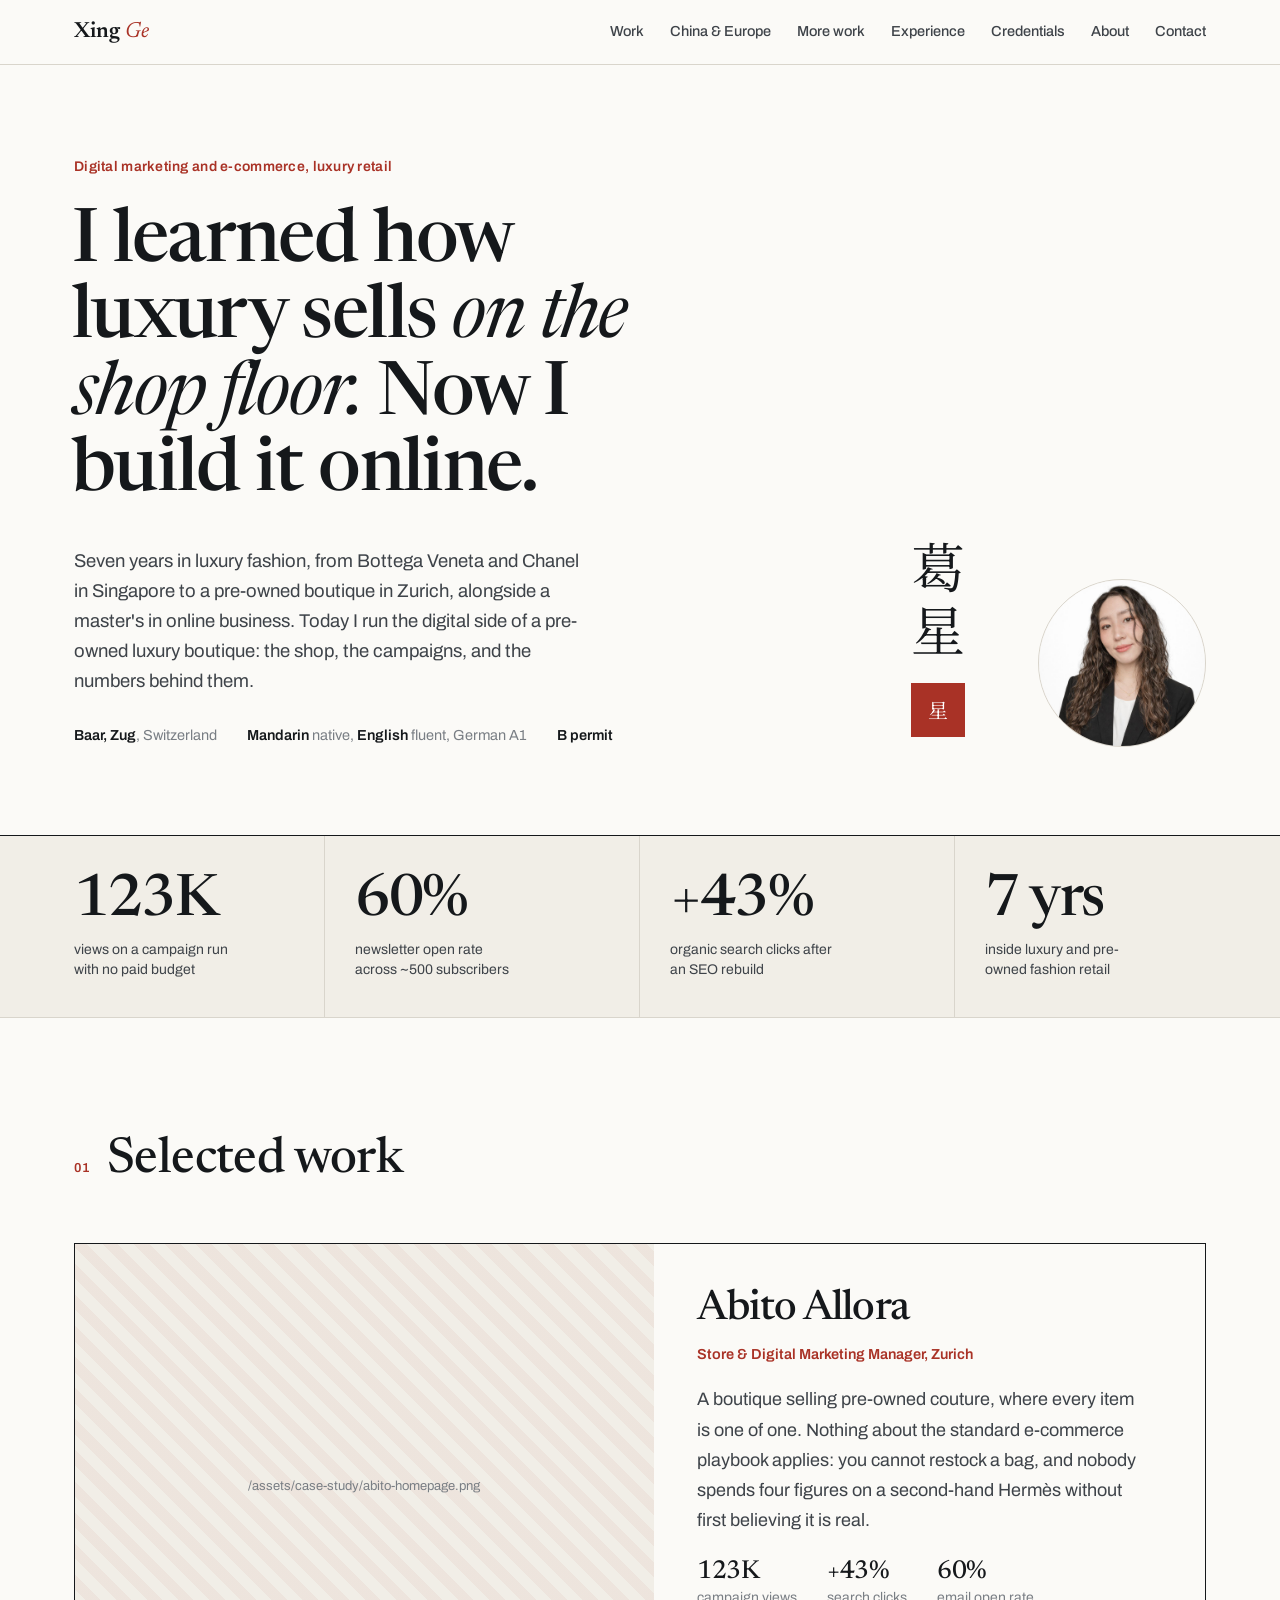
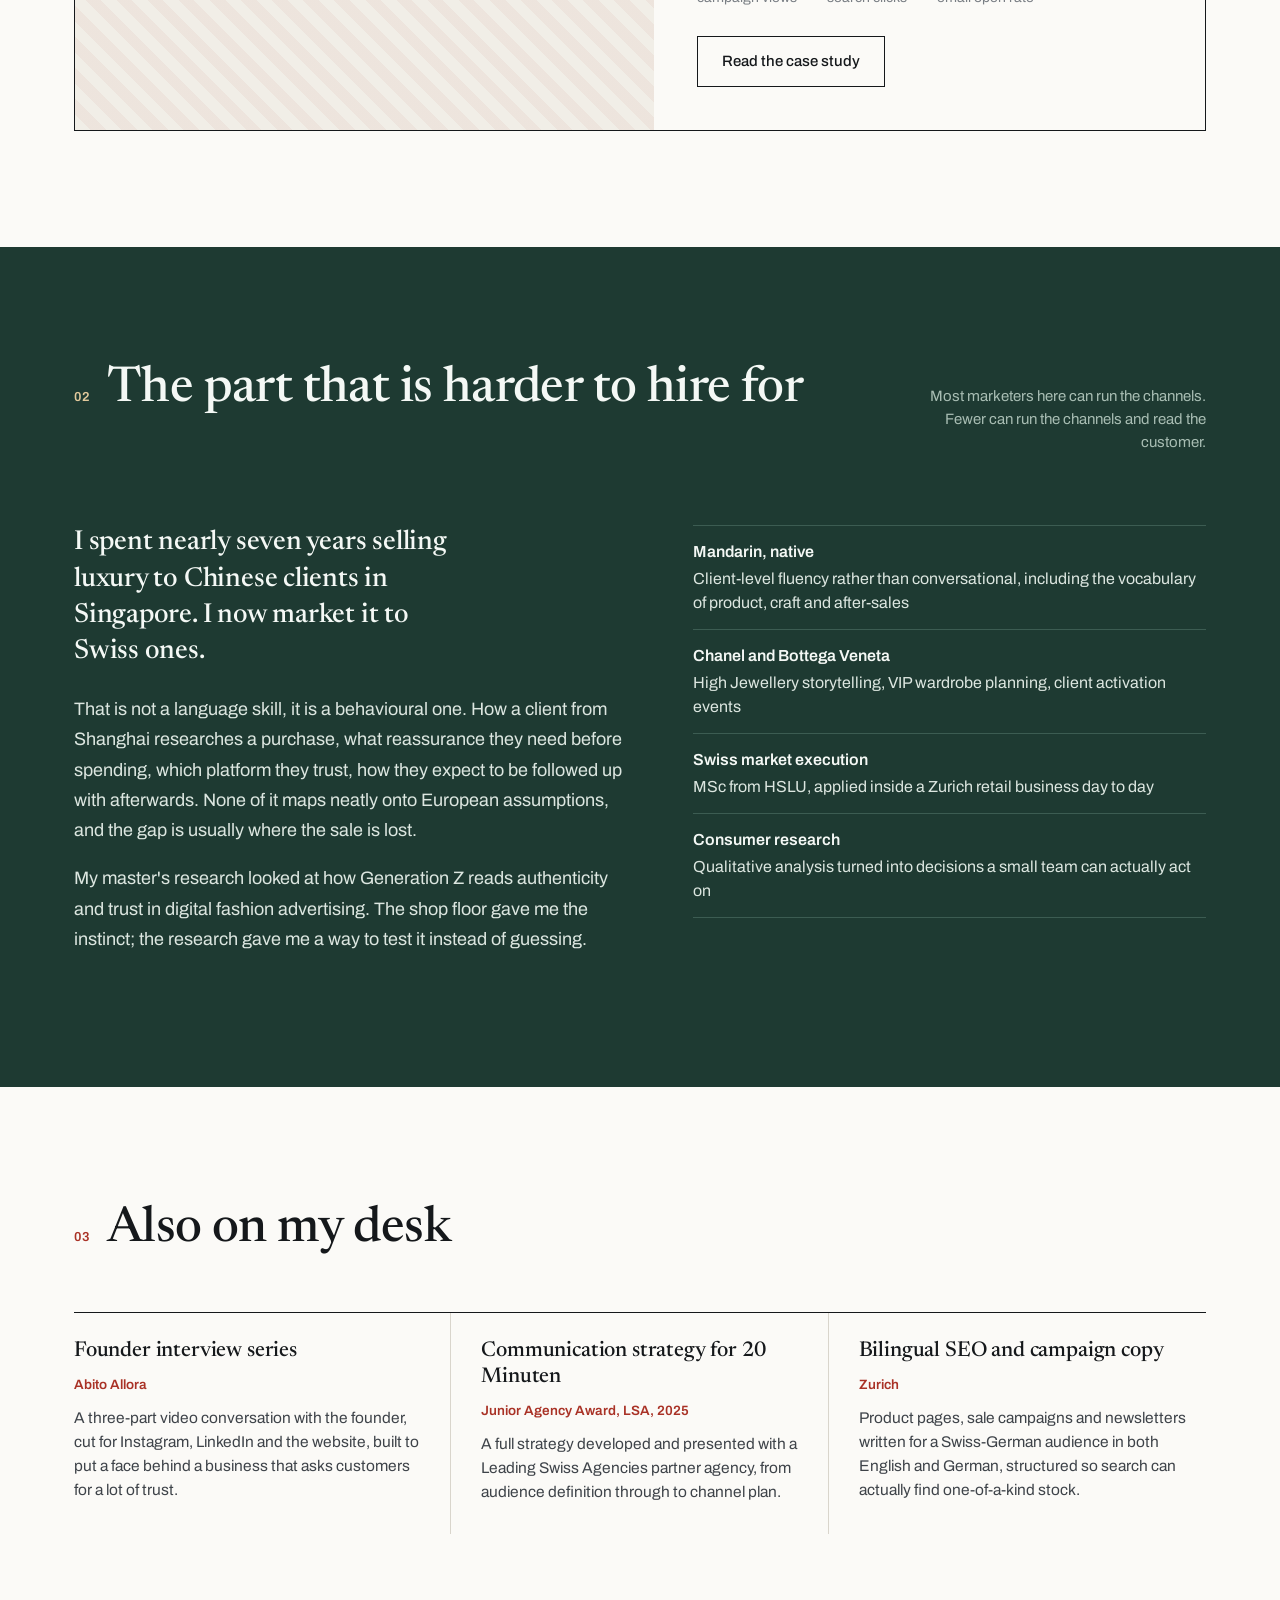
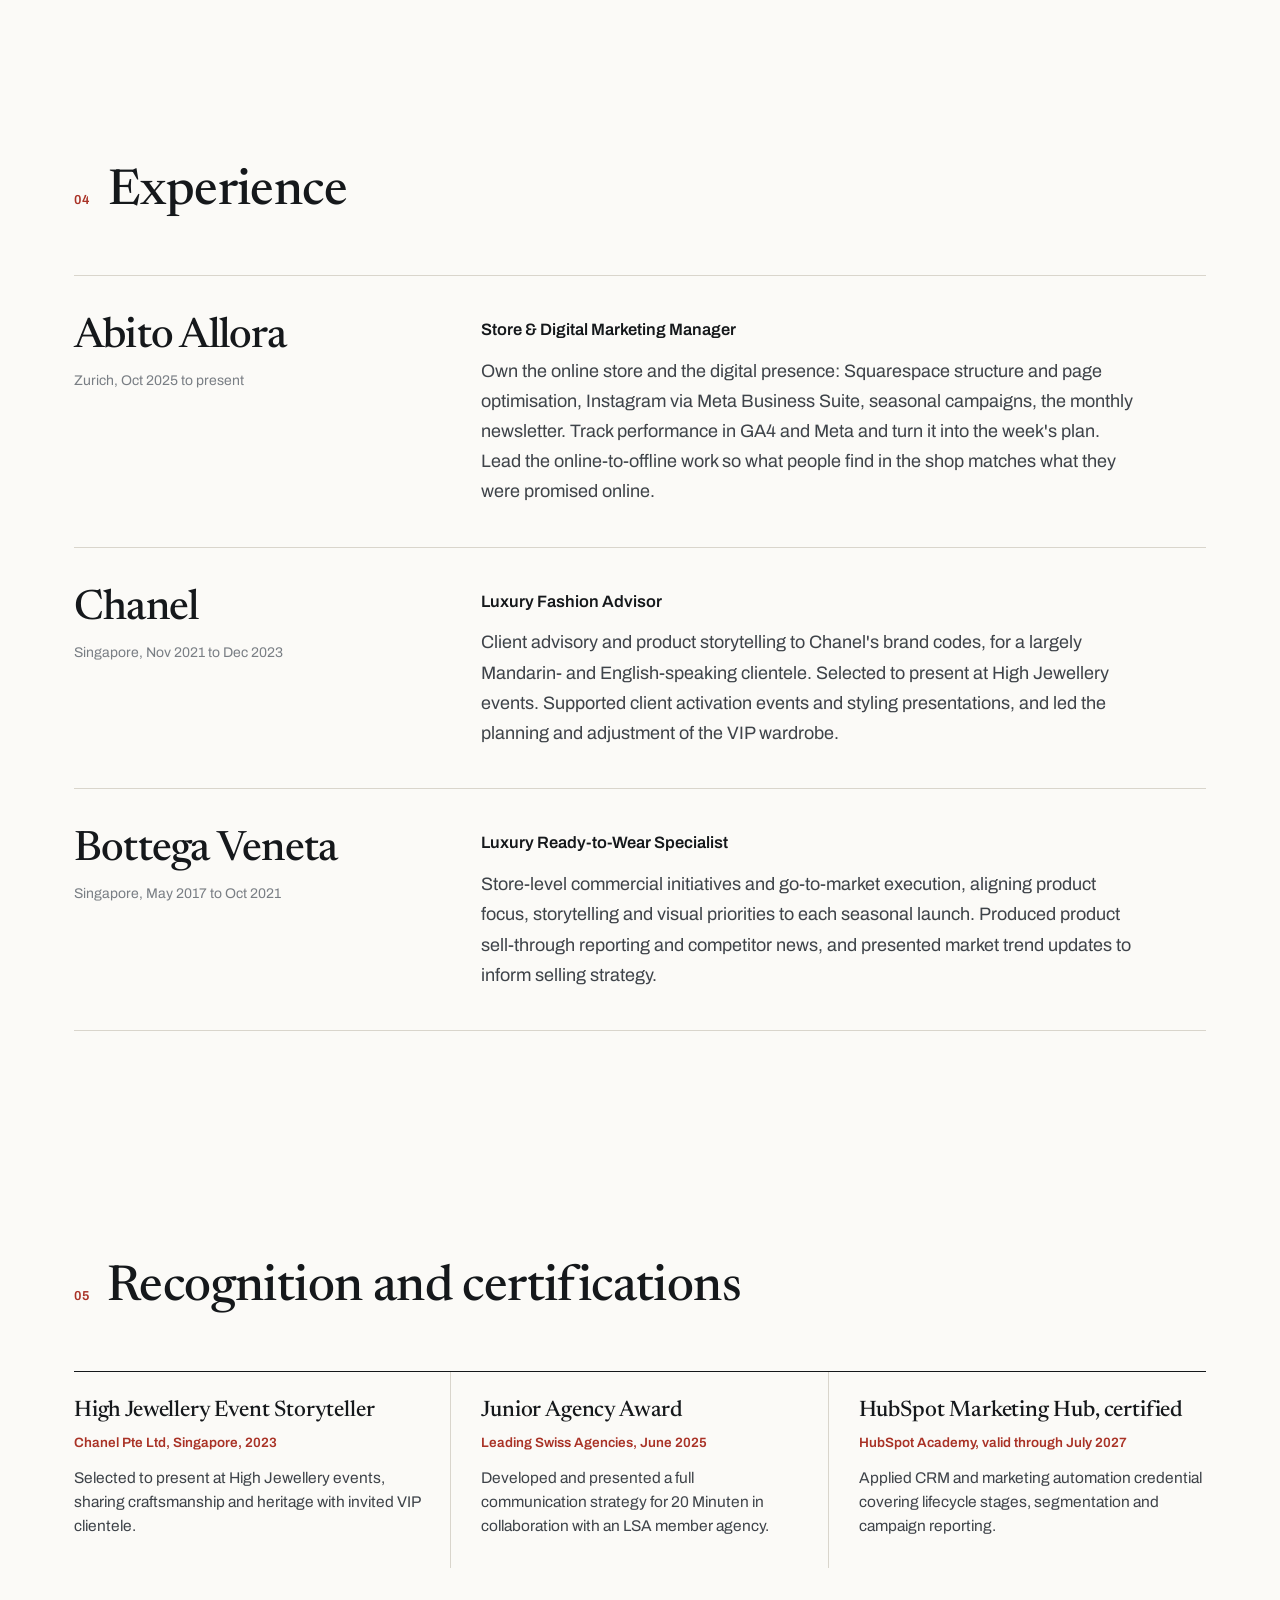
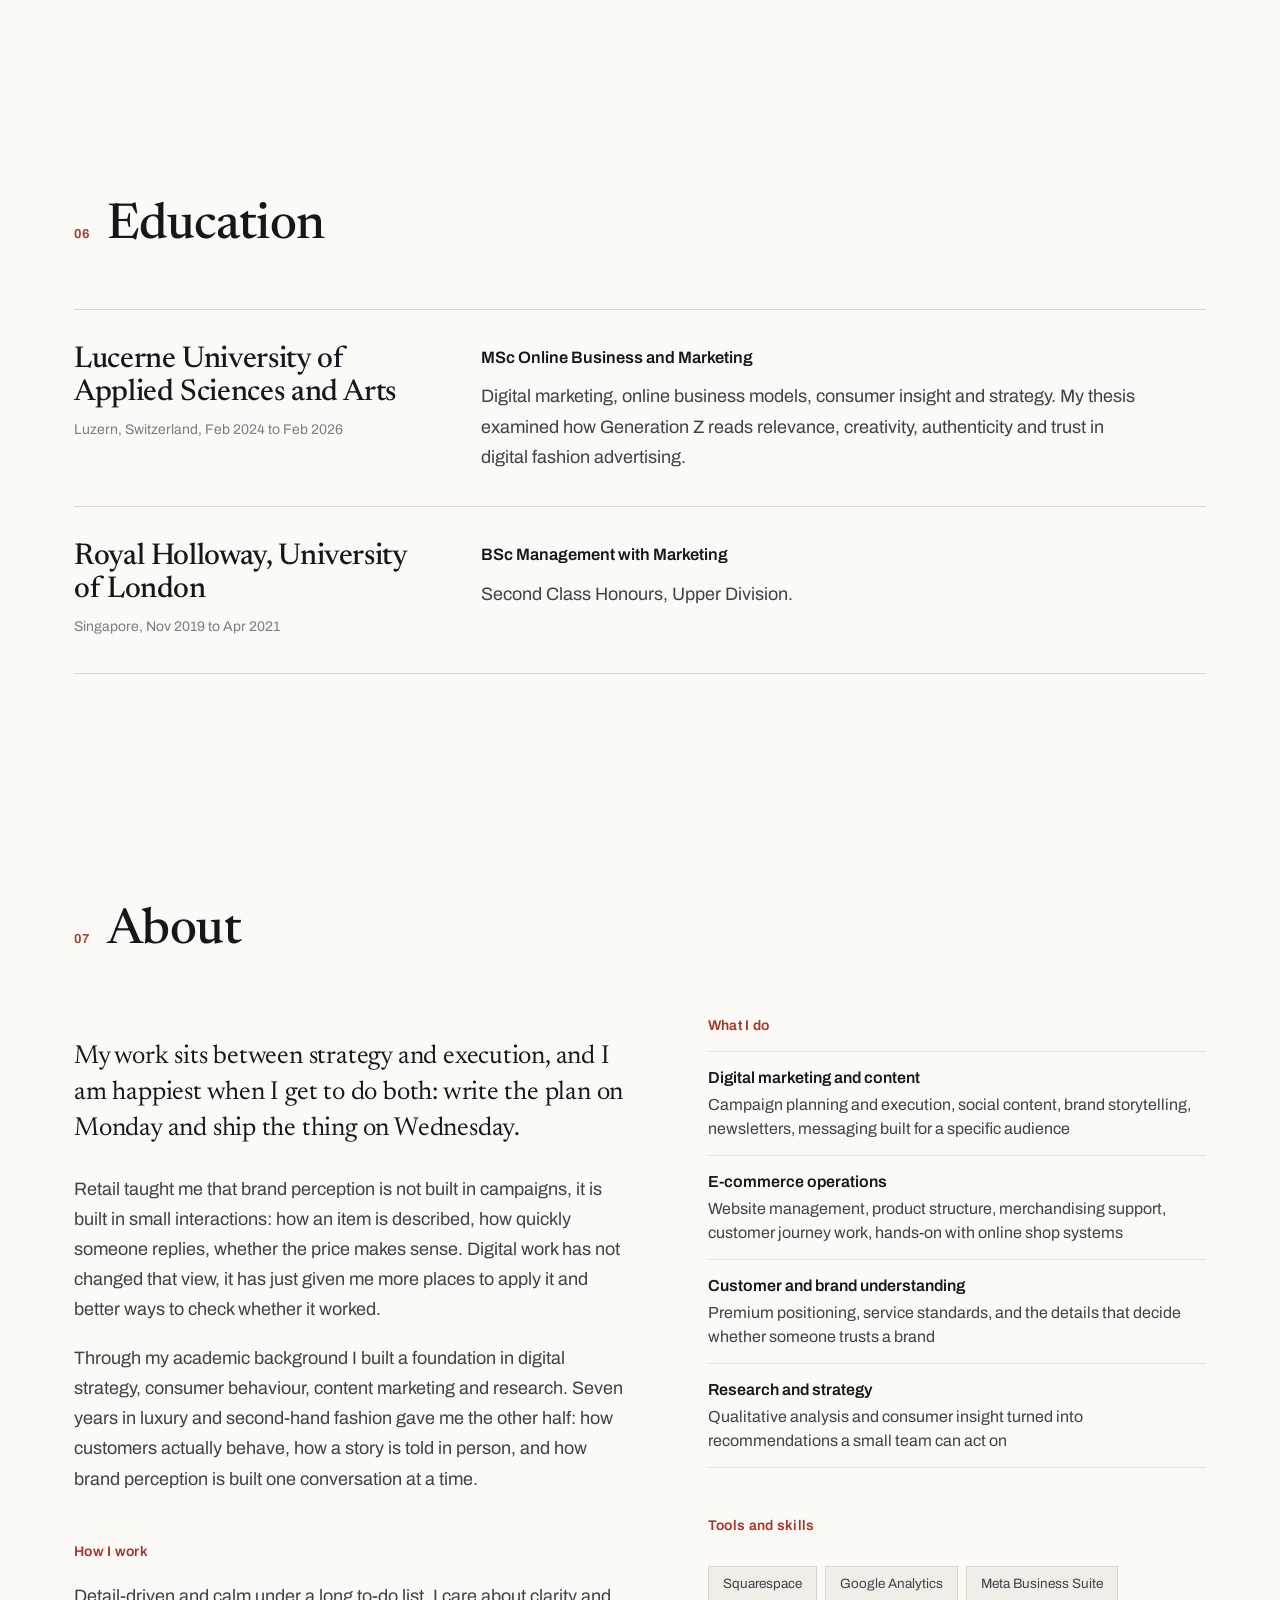
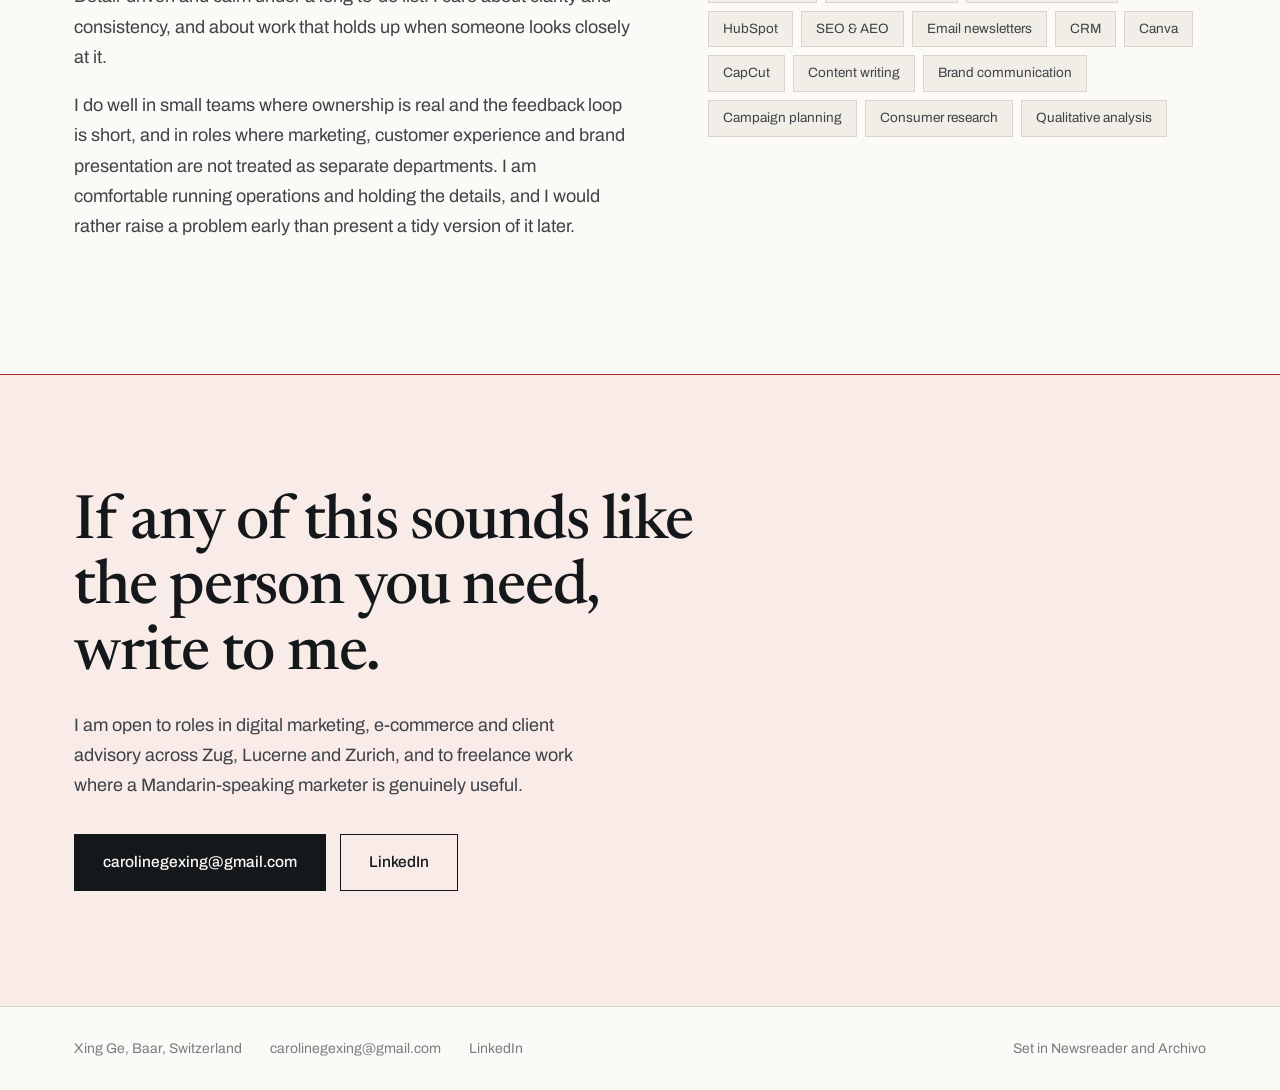
==== commit 1c5bf3c2: "Restore profile photo colour/shape and rebalance hero layout - Removed grayscale filter and oversize" ====
--- a/index.html
+++ b/index.html
@@ -28,8 +28,8 @@
 <style>
 /* ---------- hero ---------- */
 .hero{padding-top:clamp(52px,7vw,96px);padding-bottom:0;overflow:hidden}
-.hero-grid{display:grid;grid-template-columns:minmax(0,1fr) 112px 290px;gap:0 44px;align-items:end}
-.hero h1{font-size:clamp(36px,6.6vw,88px);line-height:1.03;letter-spacing:-.022em;
+.hero-grid{display:grid;grid-template-columns:minmax(0,1fr) 112px 168px;gap:0 44px;align-items:end}
+.hero h1{font-size:clamp(32px,5.8vw,74px);line-height:1.03;letter-spacing:-.022em;
   margin:0 0 0 -.03em;max-width:14ch;font-variation-settings:"opsz" 72}
 .hero h1 .it{font-style:italic;font-weight:400}
 .hero .kicker{font-family:var(--body);font-size:14px;font-weight:600;letter-spacing:.02em;
@@ -43,8 +43,8 @@
   line-height:1.14;letter-spacing:.14em;color:var(--ink)}
 .seal-mark{width:54px;height:54px;flex:none;background:var(--seal);color:#fff;
   font-family:var(--han);font-size:20px;line-height:54px;text-align:center}
-.portrait{align-self:end;border:1px solid var(--rule);min-height:300px}
-.portrait img{width:100%;filter:grayscale(1) contrast(1.05)}
+.portrait{align-self:end;width:168px;aspect-ratio:1;border-radius:50%;overflow:hidden;border:1px solid var(--rule)}
+.portrait img{width:100%;height:100%;object-fit:cover}
 @media(max-width:1000px){.hero-grid{grid-template-columns:minmax(0,1fr) 96px;gap:0 26px}.portrait{display:none}}
 @media(max-width:560px){
   .hero-grid{grid-template-columns:minmax(0,1fr) 62px}
@@ -195,7 +195,7 @@
       </div>
 
       <div class="portrait ph" data-label="/images/profile-photo.png">
-        <img src="/images/profile-photo.png" alt="Portrait of Xing Ge" width="290" height="360">
+        <img src="/images/profile-photo.png" alt="Portrait of Xing Ge" width="168" height="168">
       </div>
     </div>
   </div>
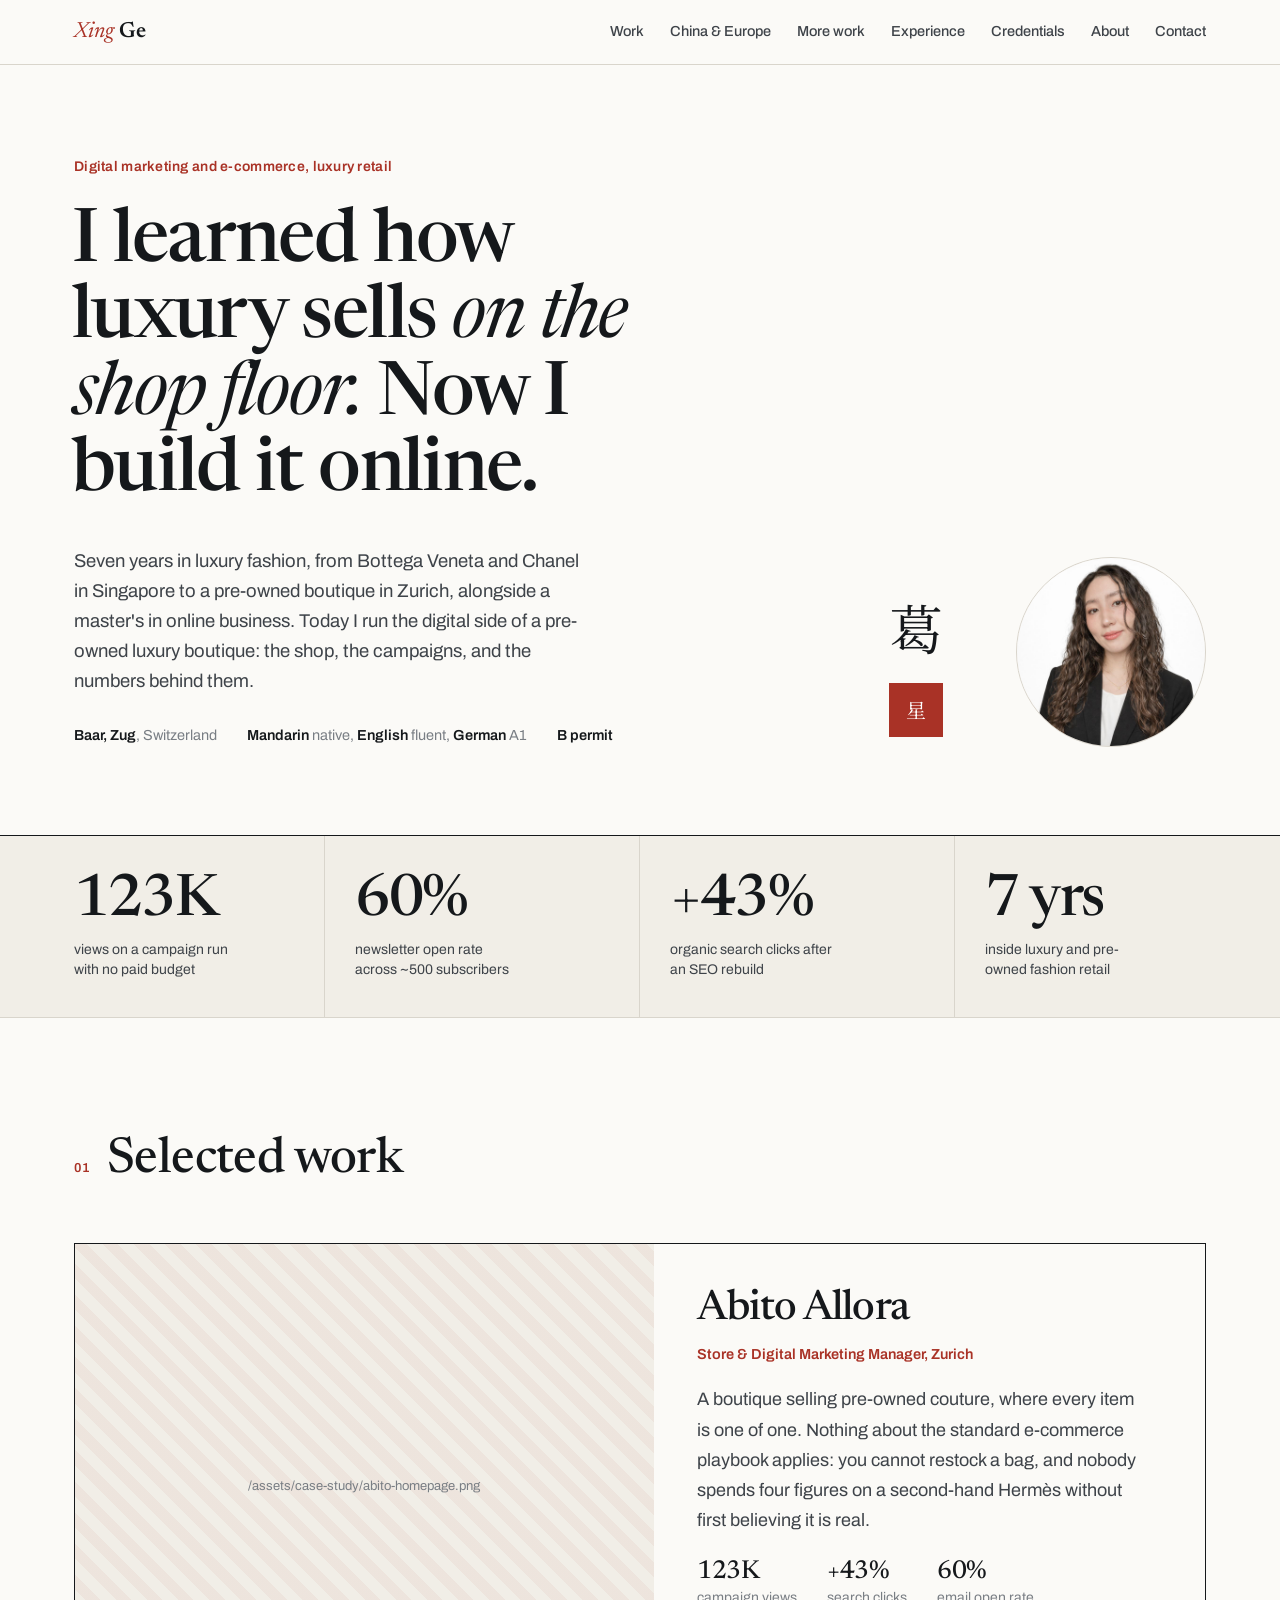
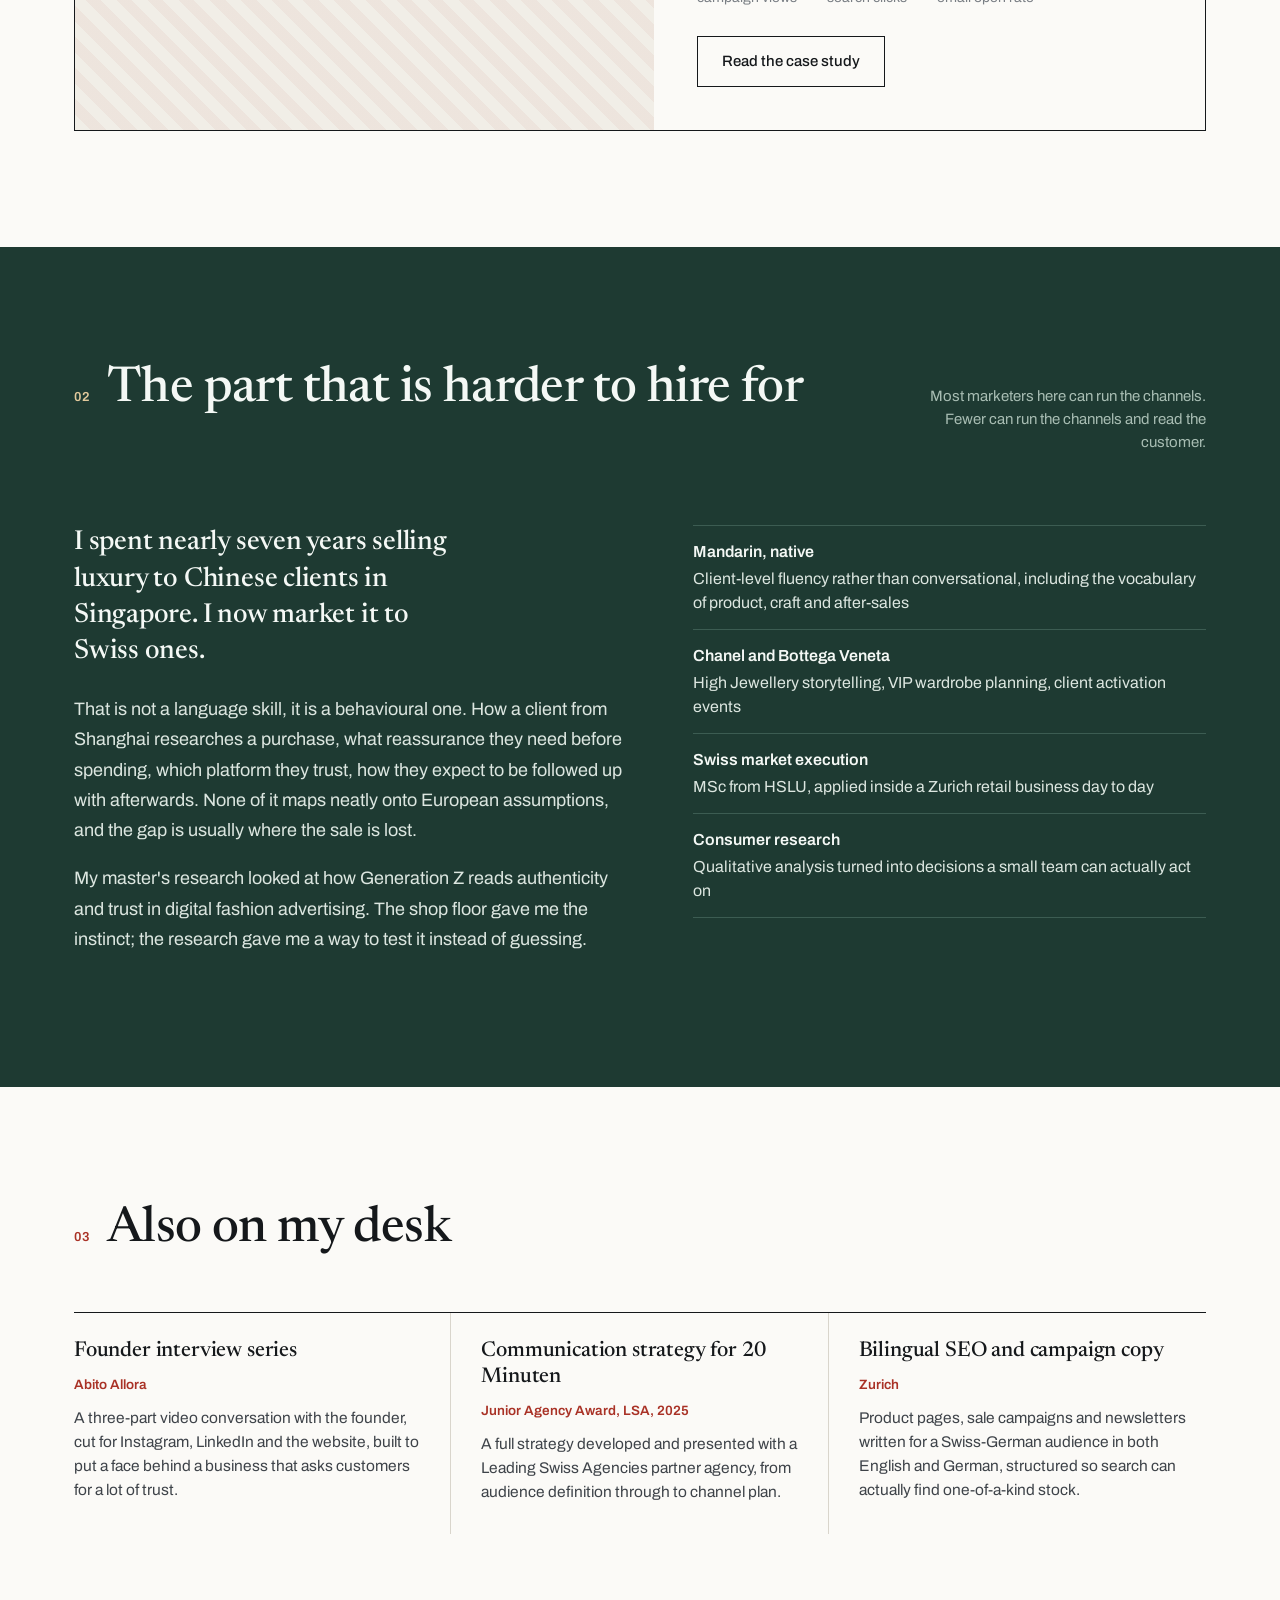
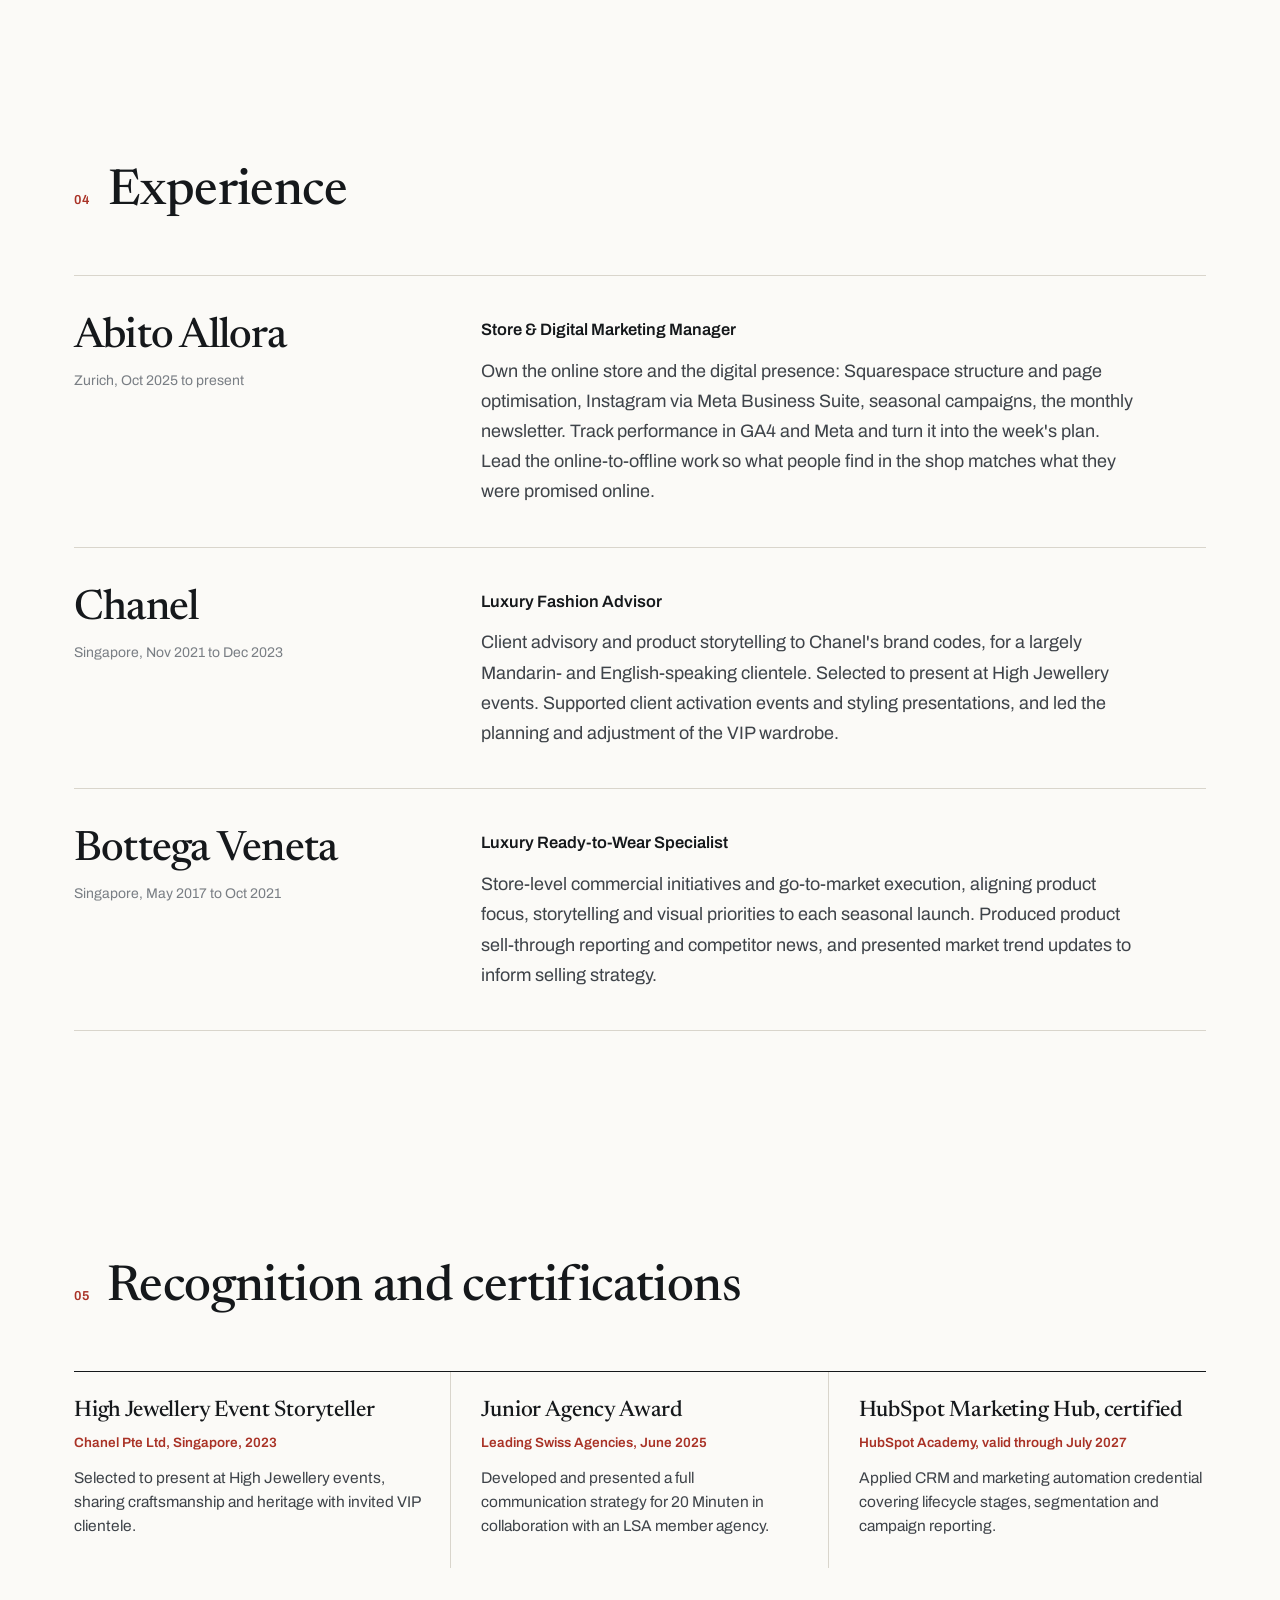
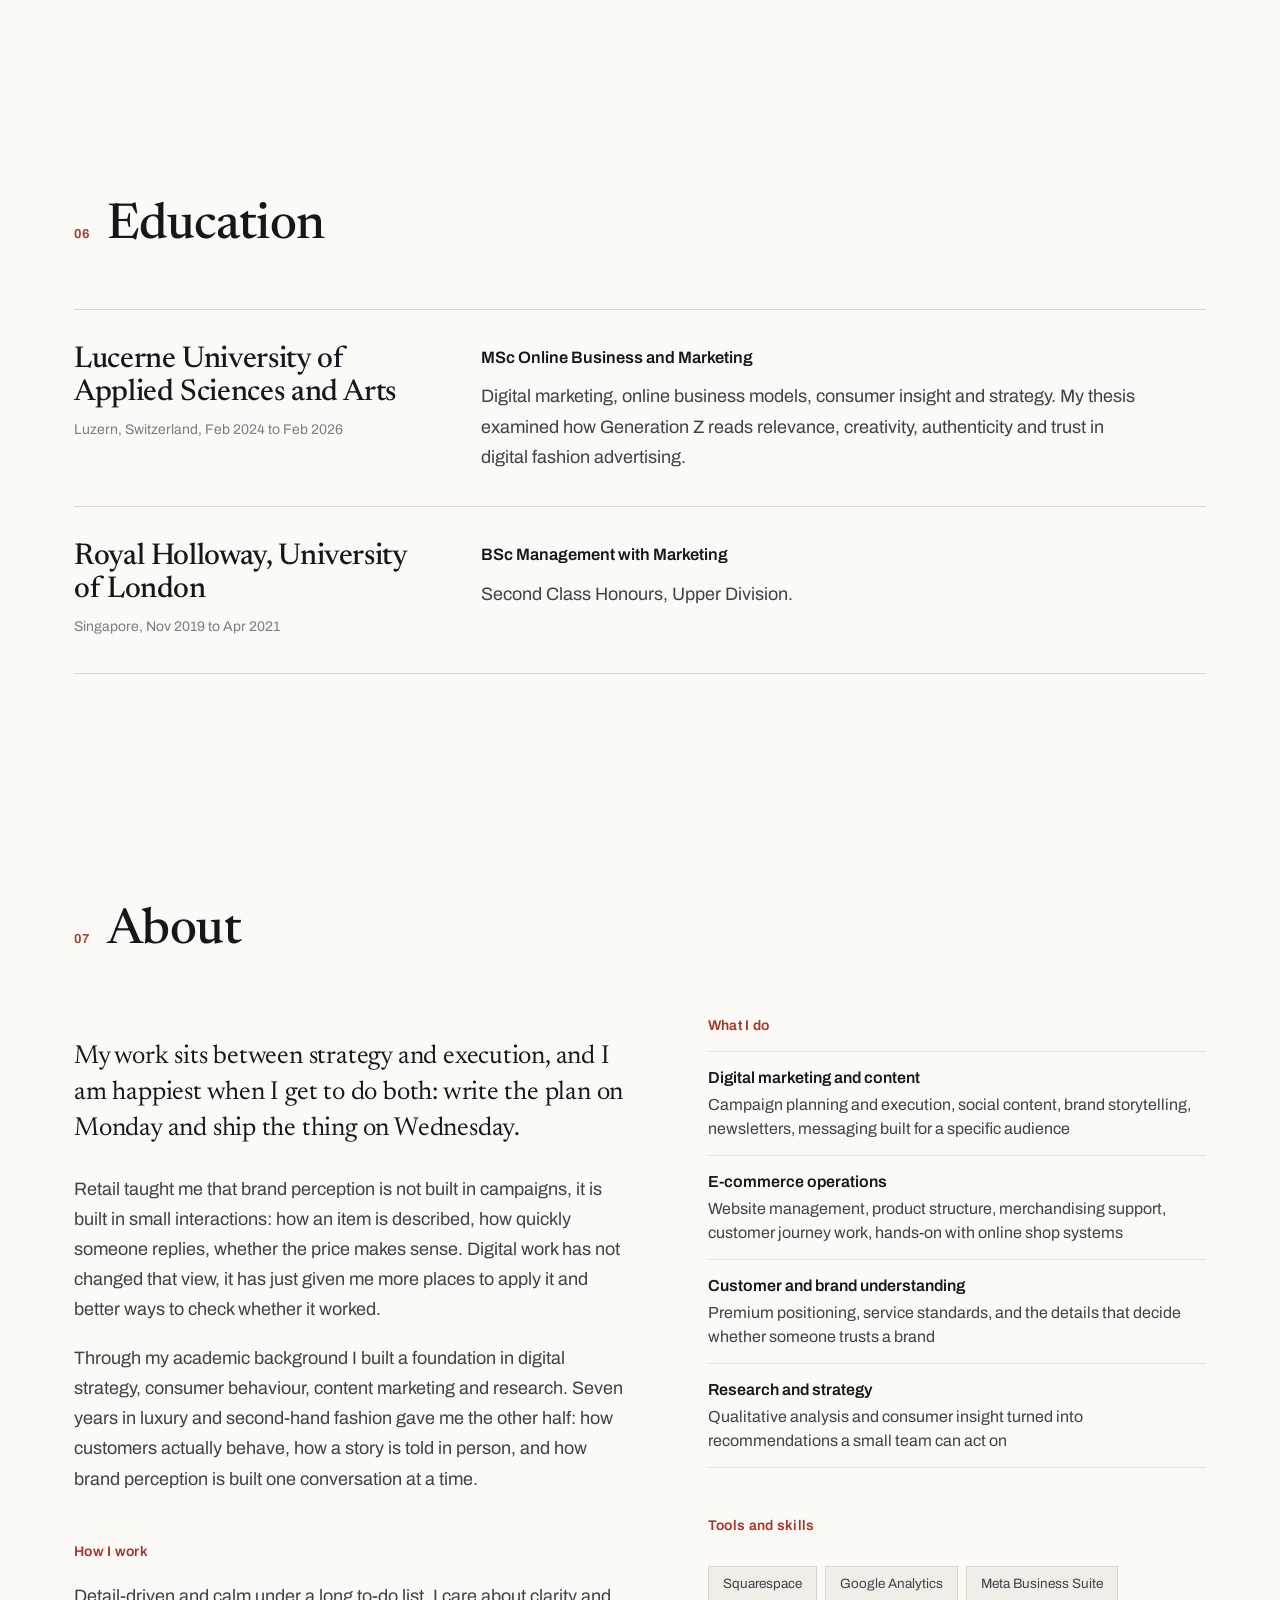
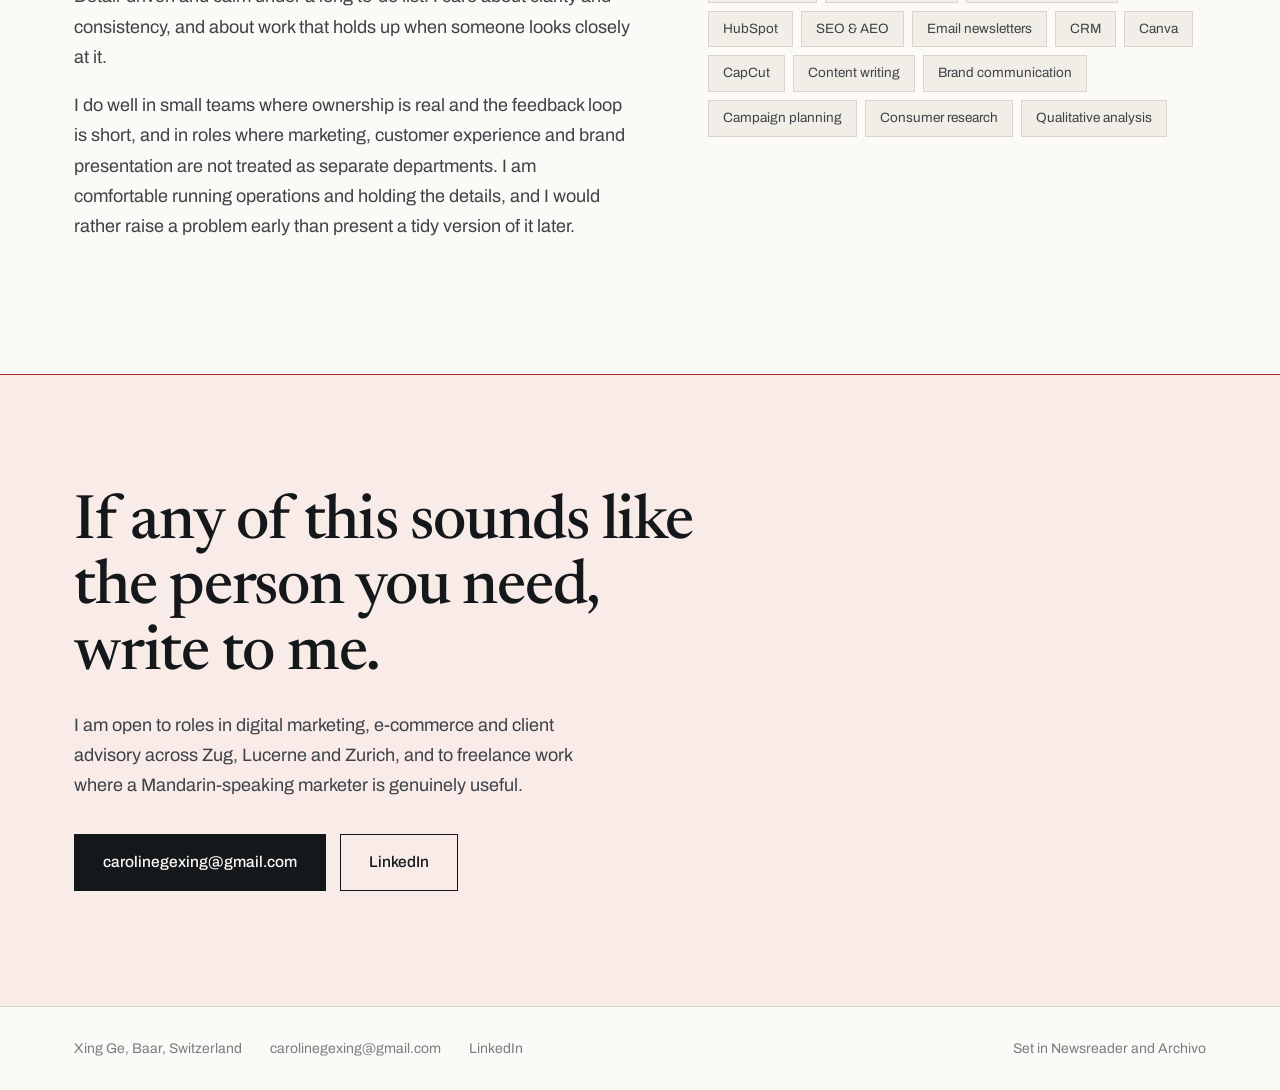
==== commit fdf979ba: "Align name highlighting, bold German, enlarge photo - Bold German alongside Mandarin/English in the " ====
--- a/index.html
+++ b/index.html
@@ -28,7 +28,7 @@
 <style>
 /* ---------- hero ---------- */
 .hero{padding-top:clamp(52px,7vw,96px);padding-bottom:0;overflow:hidden}
-.hero-grid{display:grid;grid-template-columns:minmax(0,1fr) 112px 168px;gap:0 44px;align-items:end}
+.hero-grid{display:grid;grid-template-columns:minmax(0,1fr) 112px 190px;gap:0 44px;align-items:end}
 .hero h1{font-size:clamp(32px,5.8vw,74px);line-height:1.03;letter-spacing:-.022em;
   margin:0 0 0 -.03em;max-width:14ch;font-variation-settings:"opsz" 72}
 .hero h1 .it{font-style:italic;font-weight:400}
@@ -43,7 +43,7 @@
   line-height:1.14;letter-spacing:.14em;color:var(--ink)}
 .seal-mark{width:54px;height:54px;flex:none;background:var(--seal);color:#fff;
   font-family:var(--han);font-size:20px;line-height:54px;text-align:center}
-.portrait{align-self:end;width:168px;aspect-ratio:1;border-radius:50%;overflow:hidden;border:1px solid var(--rule)}
+.portrait{align-self:end;width:190px;aspect-ratio:1;border-radius:50%;overflow:hidden;border:1px solid var(--rule)}
 .portrait img{width:100%;height:100%;object-fit:cover}
 @media(max-width:1000px){.hero-grid{grid-template-columns:minmax(0,1fr) 96px;gap:0 26px}.portrait{display:none}}
 @media(max-width:560px){
@@ -157,7 +157,7 @@
 
 <header class="masthead">
   <div class="wrap inner">
-    <a class="logo" href="index.html">Xing <em>Ge</em></a>
+    <a class="logo" href="index.html"><em>Xing</em> Ge</a>
     <nav>
       <a href="#work">Work</a>
       <a href="#bridge">China &amp; Europe</a>
@@ -184,18 +184,18 @@
           behind them.</p>
         <ul class="meta">
           <li><strong>Baar, Zug</strong>, Switzerland</li>
-          <li><strong>Mandarin</strong> native, <strong>English</strong> fluent, German A1</li>
+          <li><strong>Mandarin</strong> native, <strong>English</strong> fluent, <strong>German</strong> A1</li>
           <li><strong>B permit</strong></li>
         </ul>
       </div>
 
       <div class="seal-col" aria-hidden="true">
-        <span class="han">葛星</span>
+        <span class="han">葛</span>
         <span class="seal-mark">星</span>
       </div>
 
       <div class="portrait ph" data-label="/images/profile-photo.png">
-        <img src="/images/profile-photo.png" alt="Portrait of Xing Ge" width="168" height="168">
+        <img src="/images/profile-photo.png" alt="Portrait of Xing Ge" width="190" height="190">
       </div>
     </div>
   </div>
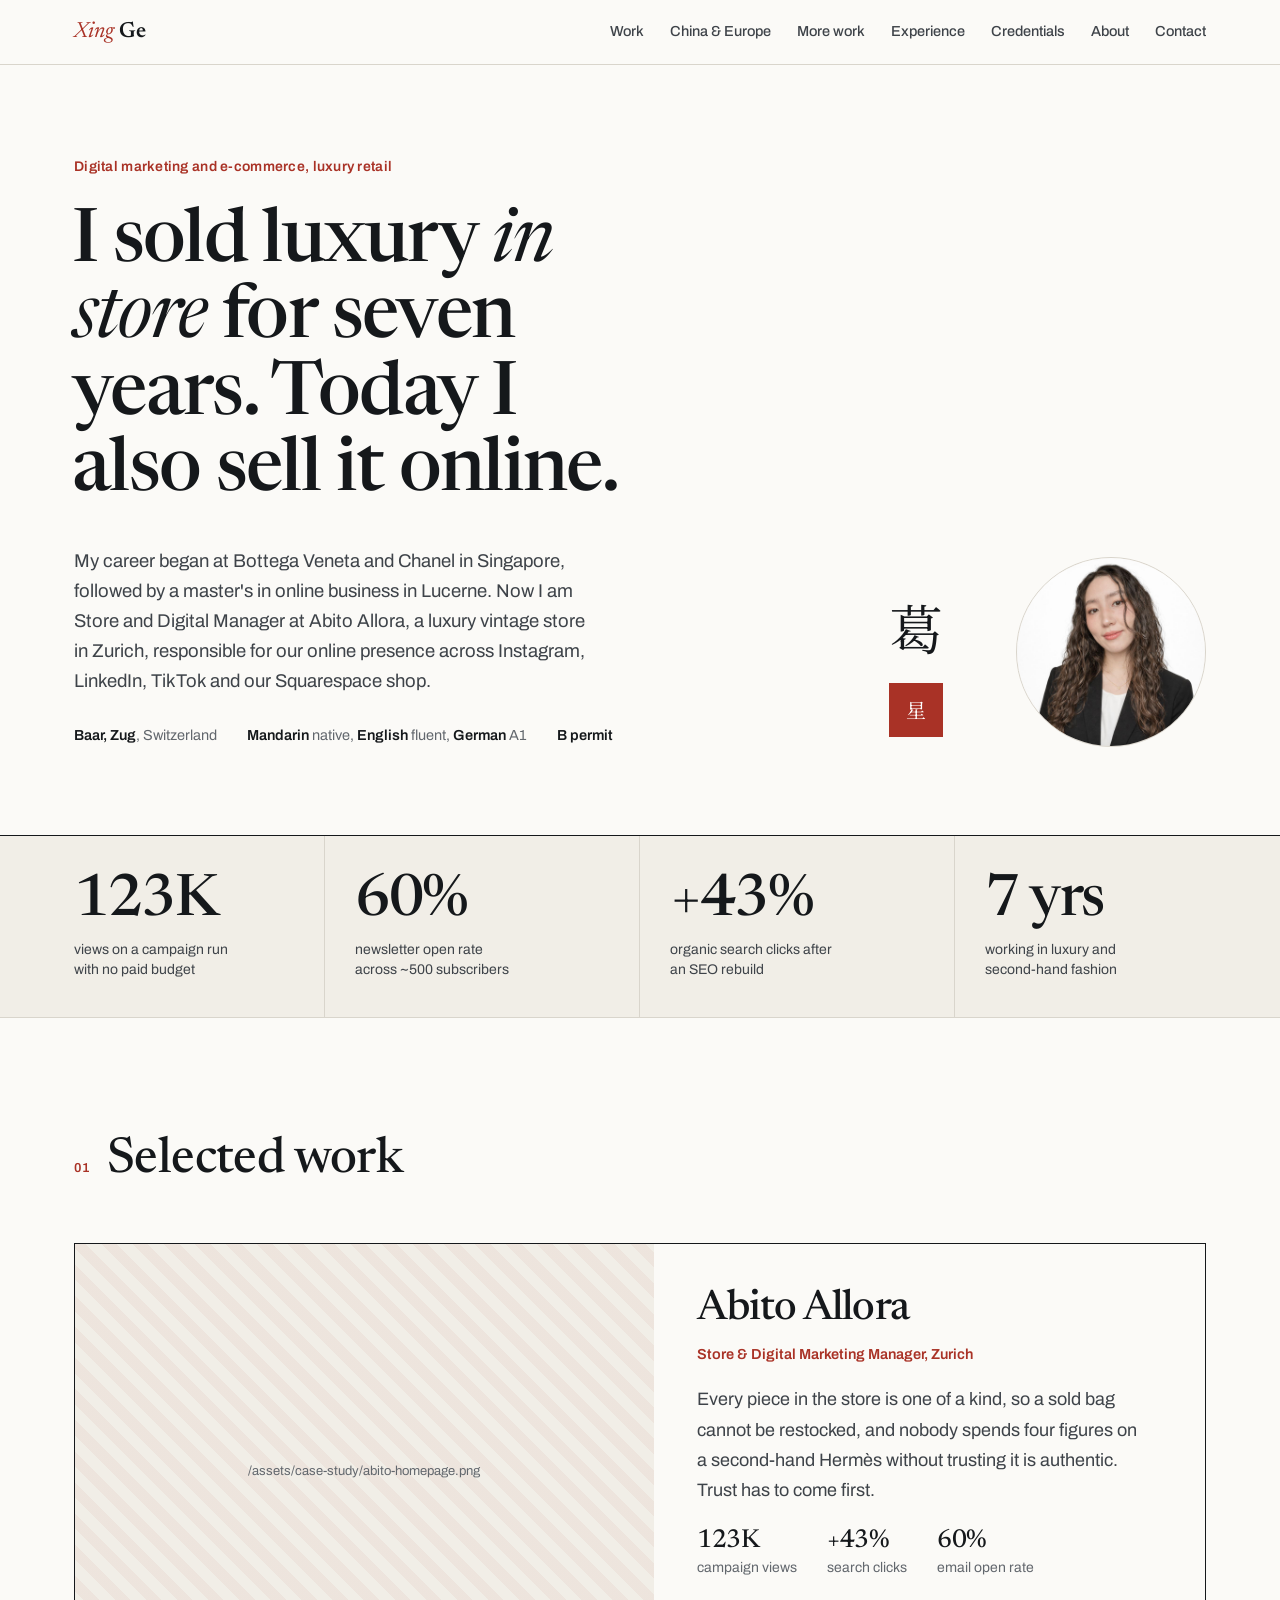
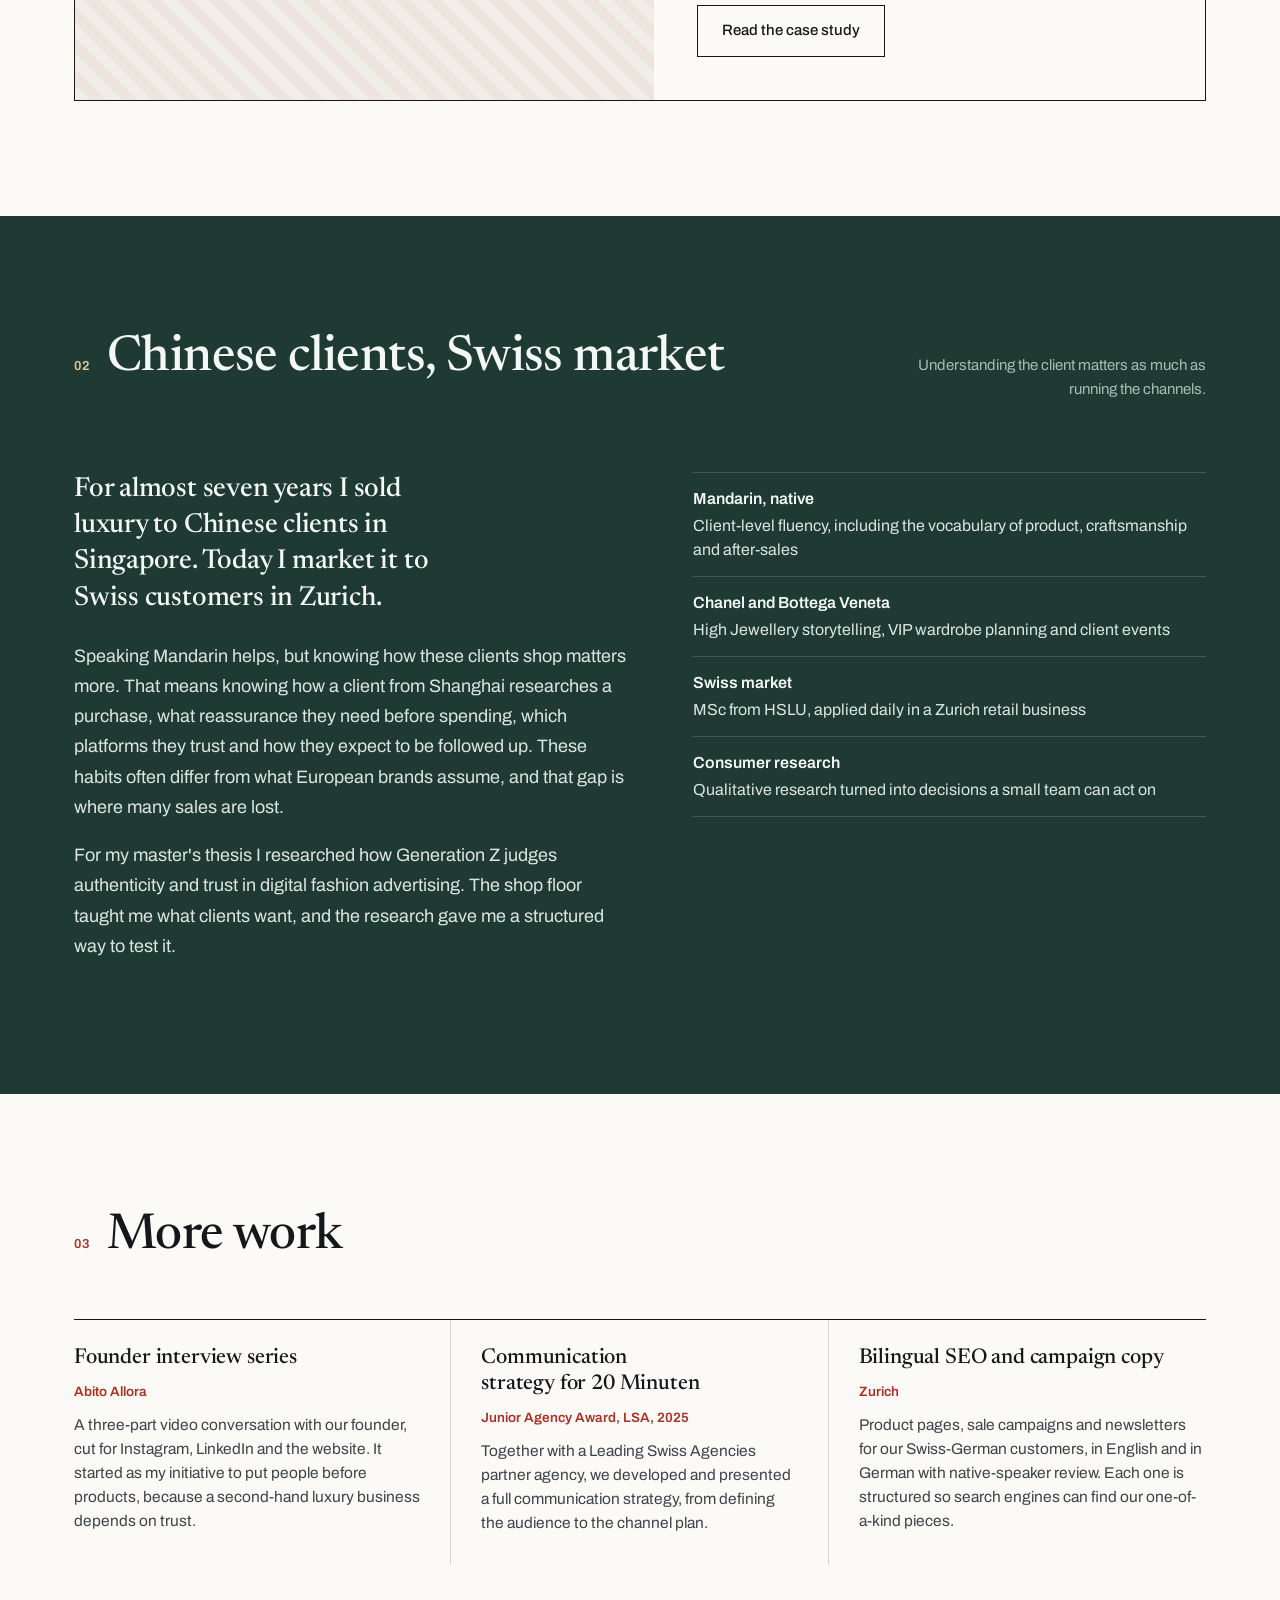
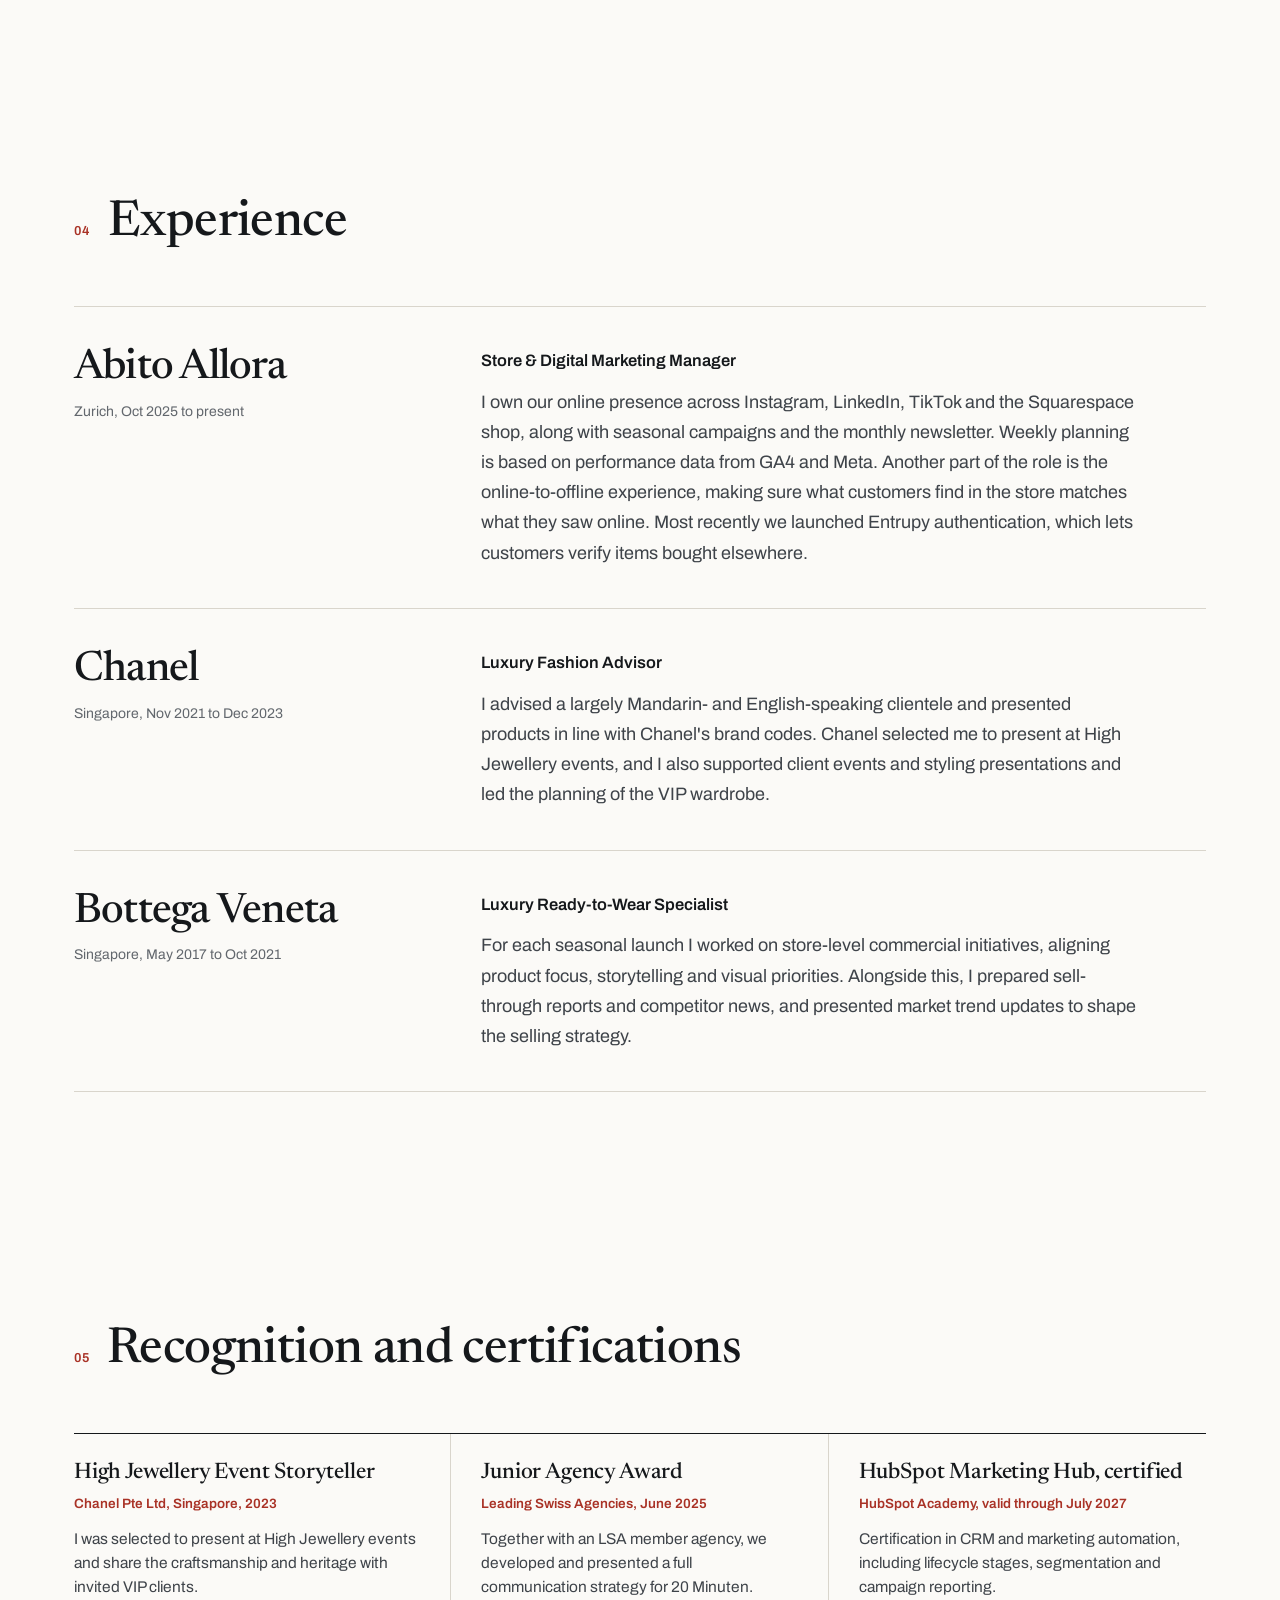
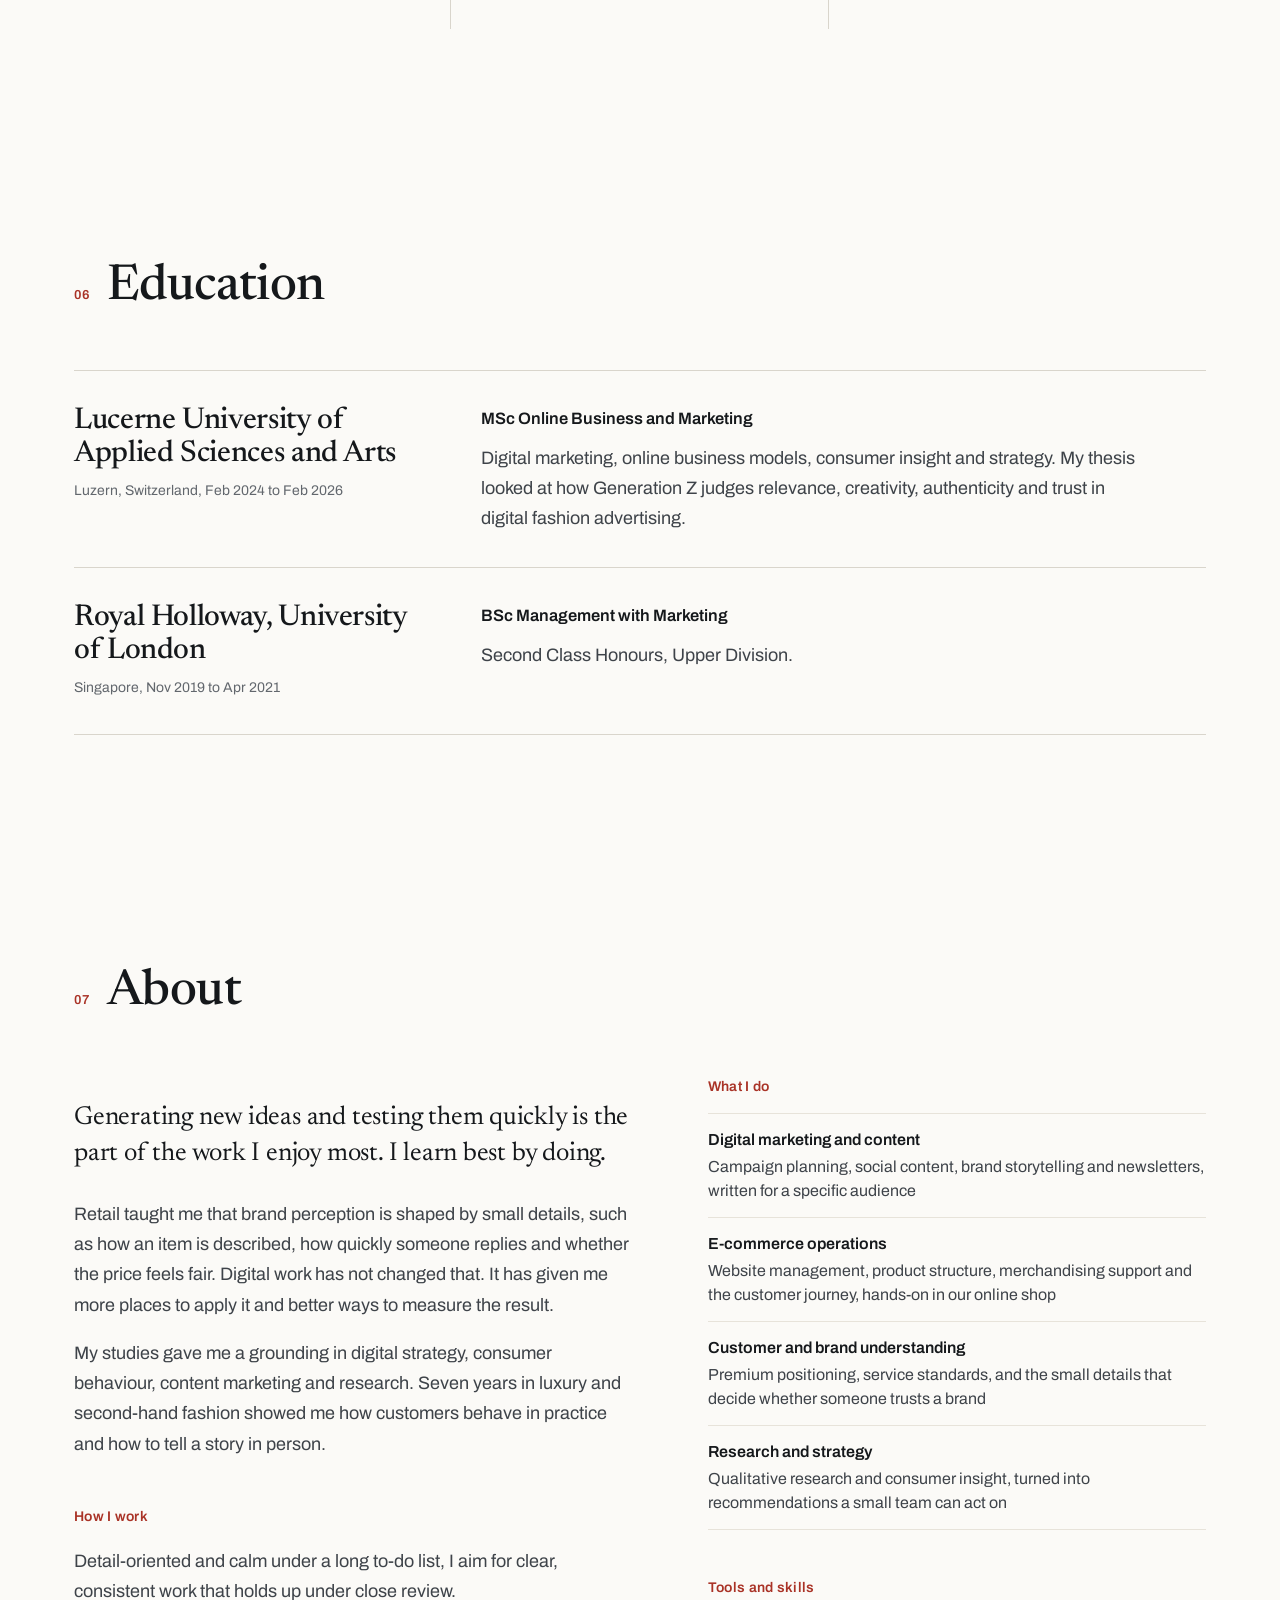
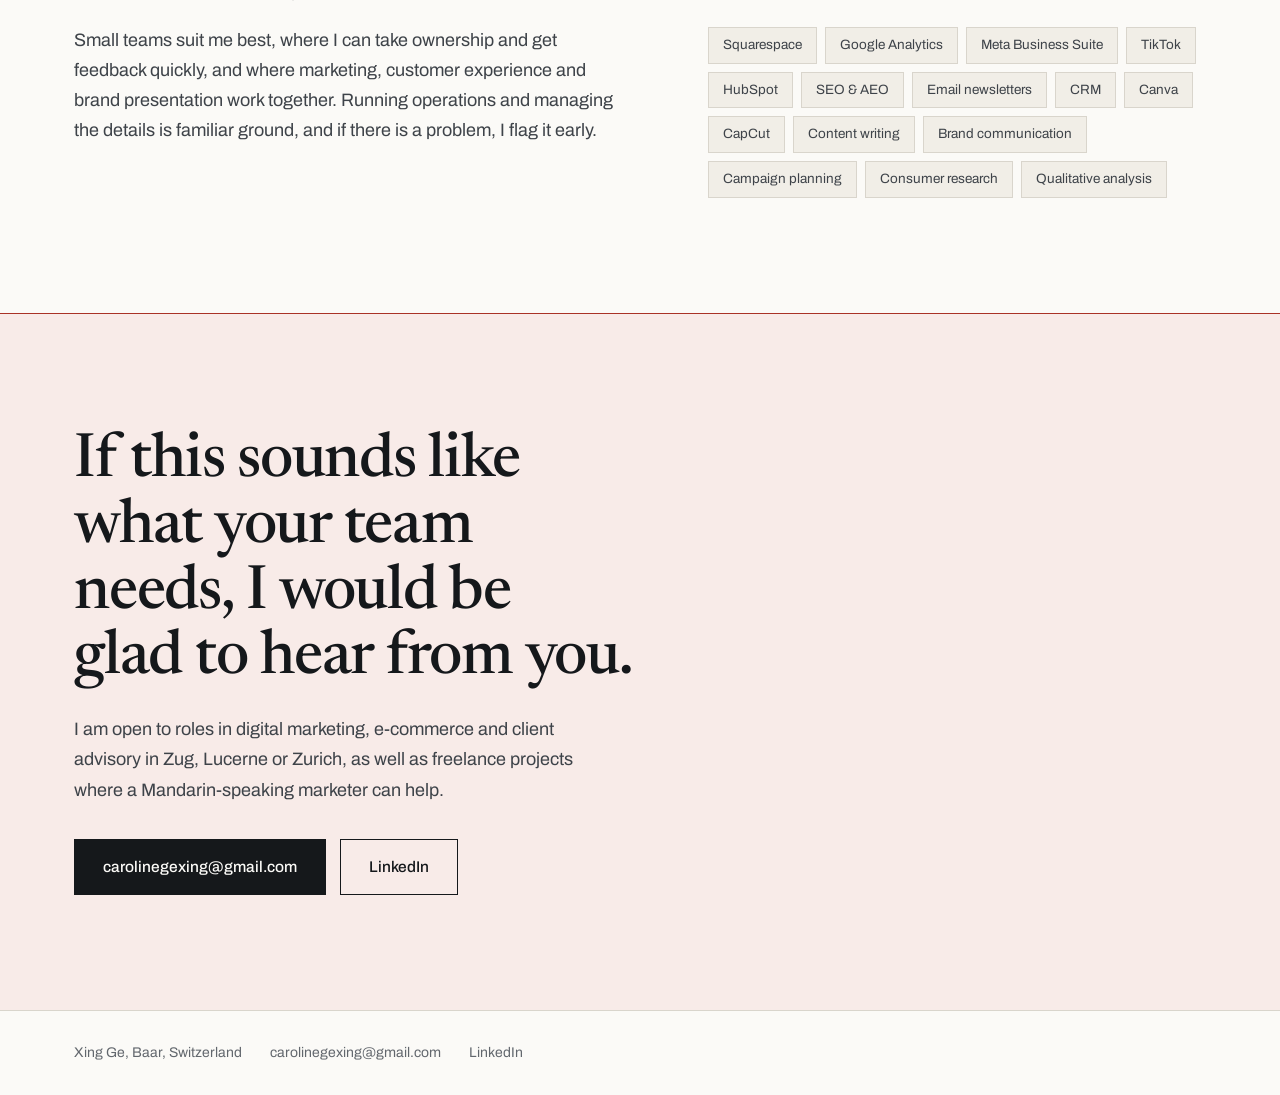
==== commit 9954b09b: "Rewrite site copy in a personal, professional voice - Rewrite homepage and case study copy in plain " ====
--- a/index.html
+++ b/index.html
@@ -11,11 +11,11 @@
 <meta charset="utf-8">
 <meta name="viewport" content="width=device-width, initial-scale=1">
 <title>Xing Ge - Digital Marketing &amp; E-commerce, Luxury Retail</title>
-<meta name="description" content="Digital marketing and e-commerce for luxury and pre-owned luxury retail. Six years advising clients at Chanel and Bottega Veneta, now running the online side. Based in Zug, Switzerland.">
+<meta name="description" content="Seven years in luxury retail at Chanel and Bottega Veneta, now running digital and e-commerce for a pre-owned couture boutique in Zurich. Based in Zug.">
 
 <meta property="og:type" content="profile">
 <meta property="og:title" content="Xing Ge - Digital Marketing &amp; E-commerce, Luxury Retail">
-<meta property="og:description" content="I learned how luxury sells on the shop floor. Now I build it online.">
+<meta property="og:description" content="I sold luxury in store for seven years. Today I also sell it online.">
 <meta property="og:url" content="https://gexing.online/">
 <meta property="og:image" content="https://gexing.online/images/profile-photo.png">
 <meta name="twitter:card" content="summary_large_image">
@@ -178,10 +178,10 @@
     <div class="hero-grid">
       <div>
         <p class="kicker">Digital marketing and e-commerce, luxury retail</p>
-        <h1>I learned how luxury sells <span class="it">on the shop floor.</span> Now I build it online.</h1>
-        <p class="sub">Seven years in luxury fashion, from Bottega Veneta and Chanel in Singapore to a pre-owned boutique in Zurich, alongside a master's in online business.
-          Today I run the digital side of a pre-owned luxury boutique: the shop, the campaigns, and the numbers
-          behind them.</p>
+        <h1>I sold luxury <span class="it">in store</span> for seven years. Today I also sell it online.</h1>
+        <p class="sub">My career began at Bottega Veneta and Chanel in Singapore, followed by a master's in online
+          business in Lucerne. Now I am Store and Digital Manager at Abito Allora, a luxury vintage store in Zurich,
+          responsible for our online presence across Instagram, LinkedIn, TikTok and our Squarespace shop.</p>
         <ul class="meta">
           <li><strong>Baar, Zug</strong>, Switzerland</li>
           <li><strong>Mandarin</strong> native, <strong>English</strong> fluent, <strong>German</strong> A1</li>
@@ -205,7 +205,7 @@
       <div class="stat"><b>123K</b><span>views on a campaign run with no paid budget</span></div>
       <div class="stat"><b>60%</b><span>newsletter open rate across ~500 subscribers</span></div>
       <div class="stat"><b>+43%</b><span>organic search clicks after an SEO rebuild</span></div>
-      <div class="stat"><b>7 yrs</b><span>inside luxury and pre-owned fashion retail</span></div>
+      <div class="stat"><b>7 yrs</b><span>working in luxury and second-hand fashion</span></div>
     </div>
   </div>
 </section>
@@ -225,9 +225,8 @@
       <div class="card-body">
         <h3>Abito Allora</h3>
         <p class="role">Store &amp; Digital Marketing Manager, Zurich</p>
-        <p>A boutique selling pre-owned couture, where every item is one of one. Nothing about the standard
-          e-commerce playbook applies: you cannot restock a bag, and nobody spends four figures on a second-hand
-          Hermès without first believing it is real.</p>
+        <p>Every piece in the store is one of a kind, so a sold bag cannot be restocked, and nobody spends four
+          figures on a second-hand Hermès without trusting it is authentic. Trust has to come first.</p>
         <ul class="card-nums">
           <li><b>123K</b>campaign views</li>
           <li><b>+43%</b>search clicks</li>
@@ -244,25 +243,25 @@
   <div class="wrap">
     <div class="head">
       <span class="idx">02</span>
-      <h2>The part that is harder to hire for</h2>
-      <p class="aside">Most marketers here can run the channels. Fewer can run the channels and read the customer.</p>
+      <h2>Chinese clients, Swiss market</h2>
+      <p class="aside">Understanding the client matters as much as running the channels.</p>
     </div>
 
     <div class="bridge-grid">
       <div>
-        <p class="lede">I spent nearly seven years selling luxury to Chinese clients in Singapore. I now market it to Swiss ones.</p>
-        <p>That is not a language skill, it is a behavioural one. How a client from Shanghai researches a purchase,
-          what reassurance they need before spending, which platform they trust, how they expect to be followed up
-          with afterwards. None of it maps neatly onto European assumptions, and the gap is usually where the sale
-          is lost.</p>
-        <p>My master's research looked at how Generation Z reads authenticity and trust in digital fashion
-          advertising. The shop floor gave me the instinct; the research gave me a way to test it instead of guessing.</p>
+        <p class="lede">For almost seven years I sold luxury to Chinese clients in Singapore. Today I market it to Swiss customers in Zurich.</p>
+        <p>Speaking Mandarin helps, but knowing how these clients shop matters more. That means knowing how a client
+          from Shanghai researches a purchase, what reassurance they need before spending, which platforms they trust
+          and how they expect to be followed up. These habits often differ from what European brands assume, and that
+          gap is where many sales are lost.</p>
+        <p>For my master's thesis I researched how Generation Z judges authenticity and trust in digital fashion
+          advertising. The shop floor taught me what clients want, and the research gave me a structured way to test it.</p>
       </div>
       <ul class="plain-list">
-        <li><strong>Mandarin, native</strong>Client-level fluency rather than conversational, including the vocabulary of product, craft and after-sales</li>
-        <li><strong>Chanel and Bottega Veneta</strong>High Jewellery storytelling, VIP wardrobe planning, client activation events</li>
-        <li><strong>Swiss market execution</strong>MSc from HSLU, applied inside a Zurich retail business day to day</li>
-        <li><strong>Consumer research</strong>Qualitative analysis turned into decisions a small team can actually act on</li>
+        <li><strong>Mandarin, native</strong>Client-level fluency, including the vocabulary of product, craftsmanship and after-sales</li>
+        <li><strong>Chanel and Bottega Veneta</strong>High Jewellery storytelling, VIP wardrobe planning and client events</li>
+        <li><strong>Swiss market</strong>MSc from HSLU, applied daily in a Zurich retail business</li>
+        <li><strong>Consumer research</strong>Qualitative research turned into decisions a small team can act on</li>
       </ul>
     </div>
   </div>
@@ -273,27 +272,27 @@
   <div class="wrap">
     <div class="head">
       <span class="idx">03</span>
-      <h2>Also on my desk</h2>
+      <h2>More work</h2>
     </div>
 
     <div class="also">
       <article>
         <h3>Founder interview series</h3>
         <p class="where">Abito Allora</p>
-        <p>A three-part video conversation with the founder, cut for Instagram, LinkedIn and the website, built to
-          put a face behind a business that asks customers for a lot of trust.</p>
+        <p>A three-part video conversation with our founder, cut for Instagram, LinkedIn and the website. It started
+          as my initiative to put people before products, because a second-hand luxury business depends on trust.</p>
       </article>
       <article>
         <h3>Communication strategy for 20 Minuten</h3>
         <p class="where">Junior Agency Award, LSA, 2025</p>
-        <p>A full strategy developed and presented with a Leading Swiss Agencies partner agency, from audience
-          definition through to channel plan.</p>
+        <p>Together with a Leading Swiss Agencies partner agency, we developed and presented a full communication
+          strategy, from defining the audience to the channel plan.</p>
       </article>
       <article>
         <h3>Bilingual SEO and campaign copy</h3>
         <p class="where">Zurich</p>
-        <p>Product pages, sale campaigns and newsletters written for a Swiss-German audience in both English and
-          German, structured so search can actually find one-of-a-kind stock.</p>
+        <p>Product pages, sale campaigns and newsletters for our Swiss-German customers, in English and in German
+          with native-speaker review. Each one is structured so search engines can find our one-of-a-kind pieces.</p>
       </article>
     </div>
   </div>
@@ -314,10 +313,11 @@
       </div>
       <div>
         <p class="title">Store &amp; Digital Marketing Manager</p>
-        <p>Own the online store and the digital presence: Squarespace structure and page optimisation, Instagram via
-          Meta Business Suite, seasonal campaigns, the monthly newsletter. Track performance in GA4 and Meta and turn
-          it into the week's plan. Lead the online-to-offline work so what people find in the shop matches what they
-          were promised online.</p>
+        <p>I own our online presence across Instagram, LinkedIn, TikTok and the Squarespace shop, along with seasonal
+          campaigns and the monthly newsletter. Weekly planning is based on performance data from GA4 and Meta. Another
+          part of the role is the online-to-offline experience, making sure what customers find in the store matches what
+          they saw online. Most recently we launched Entrupy authentication, which lets customers verify items bought
+          elsewhere.</p>
       </div>
     </div>
 
@@ -328,9 +328,9 @@
       </div>
       <div>
         <p class="title">Luxury Fashion Advisor</p>
-        <p>Client advisory and product storytelling to Chanel's brand codes, for a largely Mandarin- and
-          English-speaking clientele. Selected to present at High Jewellery events. Supported client activation
-          events and styling presentations, and led the planning and adjustment of the VIP wardrobe.</p>
+        <p>I advised a largely Mandarin- and English-speaking clientele and presented products in line with Chanel's
+          brand codes. Chanel selected me to present at High Jewellery events, and I also supported client events and
+          styling presentations and led the planning of the VIP wardrobe.</p>
       </div>
     </div>
 
@@ -341,9 +341,9 @@
       </div>
       <div>
         <p class="title">Luxury Ready-to-Wear Specialist</p>
-        <p>Store-level commercial initiatives and go-to-market execution, aligning product focus, storytelling and
-          visual priorities to each seasonal launch. Produced product sell-through reporting and competitor news, and
-          presented market trend updates to inform selling strategy.</p>
+        <p>For each seasonal launch I worked on store-level commercial initiatives, aligning product focus, storytelling
+          and visual priorities. Alongside this, I prepared sell-through reports and competitor news, and presented market
+          trend updates to shape the selling strategy.</p>
       </div>
     </div>
   </div>
@@ -361,20 +361,20 @@
       <article>
         <h3>High Jewellery Event Storyteller</h3>
         <p class="where">Chanel Pte Ltd, Singapore, 2023</p>
-        <p>Selected to present at High Jewellery events, sharing craftsmanship and heritage with invited VIP
-          clientele.</p>
+        <p>I was selected to present at High Jewellery events and share the craftsmanship and heritage with invited
+          VIP clients.</p>
       </article>
       <article>
         <h3>Junior Agency Award</h3>
         <p class="where">Leading Swiss Agencies, June 2025</p>
-        <p>Developed and presented a full communication strategy for 20 Minuten in collaboration with an LSA
-          member agency.</p>
+        <p>Together with an LSA member agency, we developed and presented a full communication strategy for
+          20 Minuten.</p>
       </article>
       <article>
         <h3>HubSpot Marketing Hub, certified</h3>
         <p class="where">HubSpot Academy, valid through July 2027</p>
-        <p>Applied CRM and marketing automation credential covering lifecycle stages, segmentation and
-          campaign reporting.</p>
+        <p>Certification in CRM and marketing automation, including lifecycle stages, segmentation and campaign
+          reporting.</p>
       </article>
     </div>
   </div>
@@ -395,8 +395,8 @@
       </div>
       <div>
         <p class="degree">MSc Online Business and Marketing</p>
-        <p>Digital marketing, online business models, consumer insight and strategy. My thesis examined how
-          Generation Z reads relevance, creativity, authenticity and trust in digital fashion advertising.</p>
+        <p>Digital marketing, online business models, consumer insight and strategy. My thesis looked at how
+          Generation Z judges relevance, creativity, authenticity and trust in digital fashion advertising.</p>
       </div>
     </div>
 
@@ -423,40 +423,38 @@
 
     <div class="two">
       <div class="about">
-        <p>My work sits between strategy and execution, and I am happiest when I get to do both: write the plan on
-          Monday and ship the thing on Wednesday.</p>
-        <p>Retail taught me that brand perception is not built in campaigns, it is built in small interactions: how
-          an item is described, how quickly someone replies, whether the price makes sense. Digital work has not
-          changed that view, it has just given me more places to apply it and better ways to check whether it worked.</p>
-        <p>Through my academic background I built a foundation in digital strategy, consumer behaviour, content
-          marketing and research. Seven years in luxury and second-hand fashion gave me the other half: how customers
-          actually behave, how a story is told in person, and how brand perception is built one conversation at a time.</p>
+        <p>Generating new ideas and testing them quickly is the part of the work I enjoy most. I learn best by doing.</p>
+        <p>Retail taught me that brand perception is shaped by small details, such as how an item is described, how
+          quickly someone replies and whether the price feels fair. Digital work has not changed that. It has given me
+          more places to apply it and better ways to measure the result.</p>
+        <p>My studies gave me a grounding in digital strategy, consumer behaviour, content marketing and research.
+          Seven years in luxury and second-hand fashion showed me how customers behave in practice and how to tell a
+          story in person.</p>
 
         <p class="subhead">How I work</p>
-        <p>Detail-driven and calm under a long to-do list. I care about clarity and consistency, and about work that
-          holds up when someone looks closely at it.</p>
-        <p>I do well in small teams where ownership is real and the feedback loop is short, and in roles where
-          marketing, customer experience and brand presentation are not treated as separate departments. I am
-          comfortable running operations and holding the details, and I would rather raise a problem early than
-          present a tidy version of it later.</p>
+        <p>Detail-oriented and calm under a long to-do list, I aim for clear, consistent work that holds up under close
+          review.</p>
+        <p>Small teams suit me best, where I can take ownership and get feedback quickly, and where marketing, customer
+          experience and brand presentation work together. Running operations and managing the details is familiar ground,
+          and if there is a problem, I flag it early.</p>
       </div>
 
       <div>
         <p class="subhead" style="margin-top:0">What I do</p>
         <ul class="plain-list">
-          <li><strong>Digital marketing and content</strong>Campaign planning and execution, social content, brand
-            storytelling, newsletters, messaging built for a specific audience</li>
-          <li><strong>E-commerce operations</strong>Website management, product structure, merchandising support,
-            customer journey work, hands-on with online shop systems</li>
+          <li><strong>Digital marketing and content</strong>Campaign planning, social content, brand storytelling and
+            newsletters, written for a specific audience</li>
+          <li><strong>E-commerce operations</strong>Website management, product structure, merchandising support
+            and the customer journey, hands-on in our online shop</li>
           <li><strong>Customer and brand understanding</strong>Premium positioning, service standards, and the
-            details that decide whether someone trusts a brand</li>
-          <li><strong>Research and strategy</strong>Qualitative analysis and consumer insight turned into
+            small details that decide whether someone trusts a brand</li>
+          <li><strong>Research and strategy</strong>Qualitative research and consumer insight, turned into
             recommendations a small team can act on</li>
         </ul>
 
         <p class="subhead">Tools and skills</p>
         <ul class="skills">
-          <li>Squarespace</li><li>Google Analytics</li><li>Meta Business Suite</li><li>HubSpot</li>
+          <li>Squarespace</li><li>Google Analytics</li><li>Meta Business Suite</li><li>TikTok</li><li>HubSpot</li>
           <li>SEO &amp; AEO</li><li>Email newsletters</li><li>CRM</li><li>Canva</li><li>CapCut</li>
           <li>Content writing</li><li>Brand communication</li><li>Campaign planning</li>
           <li>Consumer research</li><li>Qualitative analysis</li>
@@ -469,9 +467,9 @@
 <!-- ========== CONTACT ========== -->
 <section id="contact" class="contact">
   <div class="wrap">
-    <h2>If any of this sounds like the person you need, write to me.</h2>
-    <p>I am open to roles in digital marketing, e-commerce and client advisory across Zug, Lucerne and Zurich, and to
-      freelance work where a Mandarin-speaking marketer is genuinely useful.</p>
+    <h2>If this sounds like what your team needs, I would be glad to hear from you.</h2>
+    <p>I am open to roles in digital marketing, e-commerce and client advisory in Zug, Lucerne or Zurich, as well
+      as freelance projects where a Mandarin-speaking marketer can help.</p>
     <div class="links">
       <a class="btn btn-solid" href="mailto:carolinegexing@gmail.com">carolinegexing@gmail.com</a>
       <a class="btn btn-ghost" href="https://www.linkedin.com/in/xing-ge-494a9a179/" target="_blank" rel="noopener noreferrer">LinkedIn</a>
@@ -486,7 +484,6 @@
     <span>Xing Ge, Baar, Switzerland</span>
     <a href="mailto:carolinegexing@gmail.com">carolinegexing@gmail.com</a>
     <a href="https://www.linkedin.com/in/xing-ge-494a9a179/" target="_blank" rel="noopener noreferrer">LinkedIn</a>
-    <span class="set" style="margin-left:auto">Set in Newsreader and Archivo</span>
   </div>
 </footer>
 
--- a/styles.css
+++ b/styles.css
@@ -8,7 +8,7 @@
   --paper-warm:#F1EEE7;
   --ink:#15181B;
   --ink-soft:#3E4349;
-  --ink-faint:#797E84;
+  --ink-faint:#62676D;     /* 5.5:1 on paper, 4.9:1 on paper-warm */
   --rule:#D9D5CC;
   --rule-soft:#E7E3DA;
 
@@ -41,6 +41,8 @@
   -webkit-font-smoothing:antialiased;text-rendering:optimizeLegibility;
 }
 img{max-width:100%;display:block}
+p,li,dd,figcaption{text-wrap:pretty}
+h1,h2,h3,h4{text-wrap:balance}
 a{color:inherit}
 :focus-visible{outline:2px solid var(--seal);outline-offset:3px}
 ::selection{background:var(--seal);color:#fff}
@@ -61,12 +63,17 @@
   font-family:var(--body);font-size:13px;font-weight:600;letter-spacing:.04em;
   color:var(--seal);flex:none;padding-top:.35em;
 }
-.head h2{font-size:clamp(31px,4.4vw,50px);line-height:1.08;letter-spacing:-.012em;margin:0}
+.head h2{font-size:clamp(31px,4.4vw,50px);line-height:1.08;letter-spacing:-.012em;margin:0;text-wrap:balance}
 .head .aside{margin-left:auto;max-width:34ch;font-size:15px;line-height:1.55;color:var(--ink-faint);text-align:right}
 @media(max-width:820px){
   .head{flex-wrap:wrap}
   .head .aside{margin-left:0;text-align:left;max-width:none;flex-basis:100%;margin-top:12px}
 }
+
+/* ---------- skip link ---------- */
+.skip{position:absolute;left:var(--gutter);top:-60px;z-index:100;padding:10px 18px;
+  background:var(--ink);color:var(--paper);font-size:15px;font-weight:500;text-decoration:none}
+.skip:focus{top:12px}
 
 /* ---------- masthead ---------- */
 .masthead{
@@ -86,7 +93,8 @@
 }
 .masthead nav a:hover,.masthead nav a[aria-current]{color:var(--ink);border-bottom-color:var(--seal)}
 @media(max-width:900px){.masthead .inner{gap:14px}.masthead nav{gap:18px;margin-left:14px}.masthead nav a{font-size:13.5px}}
-@media(max-width:600px){.logo{font-size:19px}}
+@media(max-width:600px){.logo{font-size:19px}.masthead nav{gap:14px}}
+@media(max-width:360px){.masthead nav{gap:11px}.masthead nav a{font-size:13px}}
 
 /* ---------- image placeholder ---------- */
 .ph{position:relative;background:var(--paper-warm);overflow:hidden}
@@ -125,7 +133,7 @@
 .plain-list li:last-child{border-bottom:1px solid var(--rule-soft)}
 .plain-list strong{display:block;margin-bottom:3px;color:var(--ink);font-weight:600}
 .tags{display:flex;flex-wrap:wrap;gap:8px;margin:0;padding:0;list-style:none}
-.tags li{font-size:13px;color:var(--ink-soft);border:1px solid var(--rule);padding:4px 12px;border-radius:999px}
+.tags li{font-size:13.5px;line-height:1.5;color:var(--ink-soft);padding:5px 13px;background:var(--paper-warm);border:1px solid var(--rule)}
 
 
 /* ---------- case study blocks (used on the homepage and the case study page) ---------- */
@@ -148,19 +156,22 @@
 .cols{display:grid;grid-template-columns:repeat(12,1fr);gap:36px;align-items:start}
 .col-problem{grid-column:1/5}
 .col-approach{grid-column:6/13}
-@media(max-width:920px){.col-problem,.col-approach{grid-column:1/13}}
+@media(max-width:920px){.cols{grid-template-columns:minmax(0,1fr);gap:28px}.col-problem,.col-approach{grid-column:auto}}
 
 .move{padding:28px 0;border-top:1px solid var(--ink)}
 .move h3{font-family:var(--display);font-weight:500;color:var(--ink);
   font-size:clamp(21px,2.3vw,27px);line-height:1.18;margin:0 0 12px;letter-spacing:-.008em}
-.move p{margin:0 0 14px;max-width:var(--measure)}
-
-.figs{display:grid;grid-template-columns:1fr 1fr;gap:34px;margin-top:clamp(44px,5vw,64px)}
+.move p{margin:0 0 14px;max-width:60ch}
+
+/* Second row: columns sized so a landscape screenshot (1.84:1) and a
+   portrait one (3:4) come out the same height. */
+.figs{display:grid;grid-template-columns:2.45fr 1fr;gap:34px;margin-top:clamp(44px,5vw,64px);align-items:start}
 .figs figure{margin:0}
 .figs .ph{border:1px solid var(--rule);min-height:210px}
-.figs figcaption{margin-top:13px;font-size:14.5px;line-height:1.52;padding-left:15px;border-left:2px solid var(--seal)}
+.figs .ph img{width:100%;height:auto}
+.figs figcaption{margin-top:13px;font-size:14.5px;line-height:1.52;max-width:60ch}
 .figs .wide{grid-column:1/3}
-.figs .wide .ph{min-height:300px}
+.figs .wide .ph{min-height:0}
 @media(max-width:780px){.figs{grid-template-columns:1fr}.figs .wide{grid-column:auto}}
 
 .case-cta{margin-top:clamp(40px,5vw,58px);padding-top:28px;border-top:1px solid var(--ink);
